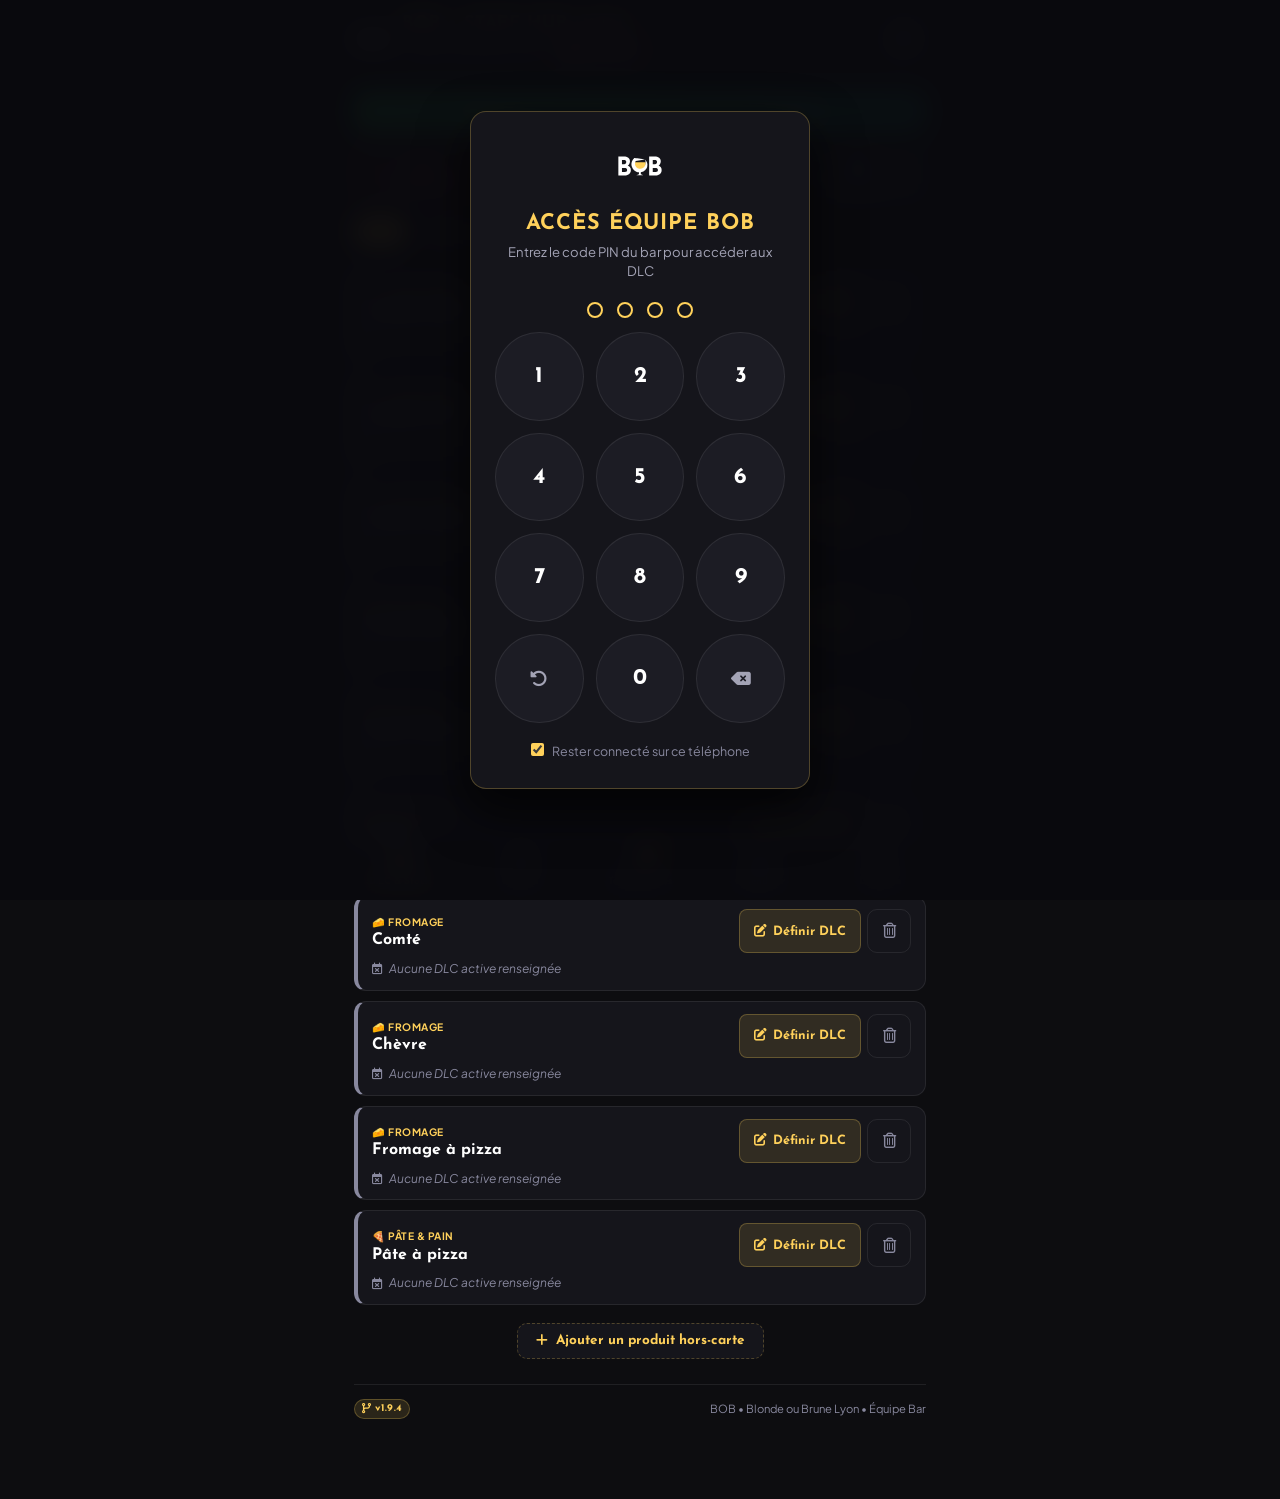
==== dlc/index.html @ a98c8419 "fix(lights): réactivation tunnel cloudflare sécurisé et service systemd persistant v1.9.4" ====
<!DOCTYPE html>
<html lang="fr">
<head>
  <meta charset="UTF-8">
  <meta name="viewport" content="width=device-width, initial-scale=1.0, maximum-scale=1.0, user-scalable=no, viewport-fit=cover">
  <title>BOB • Suivi des DLC & Traçabilité</title>
  <meta name="robots" content="noindex, nofollow">
  
  <!-- Polices Google : Josefin Sans & Plus Jakarta Sans -->
  <link rel="preconnect" href="https://fonts.googleapis.com">
  <link rel="preconnect" href="https://fonts.gstatic.com" crossorigin>
  <link href="https://fonts.googleapis.com/css2?family=Josefin+Sans:wght@500;600;700;800&family=Plus+Jakarta+Sans:wght@400;500;600;700;800&display=swap" rel="stylesheet">
  
  <!-- FontAwesome 6 -->
  <link rel="stylesheet" href="https://cdnjs.cloudflare.com/ajax/libs/font-awesome/6.5.1/css/all.min.css">
  
  <!-- PWA & Mobile Web App Meta -->
  <meta name="theme-color" content="#ffd15b">
  <meta name="apple-mobile-web-app-capable" content="yes">
  <meta name="apple-mobile-web-app-status-bar-style" content="black-translucent">
  <link rel="manifest" href="manifest.json">
  <link rel="apple-touch-icon" href="../assets/logos/BOB EMBLEME B.png">
  <link rel="icon" type="image/png" href="../assets/logos/BOB EMBLEME B.png">

  <!-- Feuille de style dédiée avec cache-busting v1.9.4 -->
  <link rel="stylesheet" href="style.css?v=1.9.4">
</head>
<body>

  <!-- Écran de Verrouillage PIN Bar -->
  <div id="pin-screen" class="pin-overlay hidden">
    <div class="pin-card">
      <div class="pin-logo">
        <img src="../assets/logos/BOB LOGO B.svg" alt="BOB Lyon" onerror="this.src='../assets/logos/BOB LOGO B.png'">
      </div>
      <h2>Accès Équipe BOB</h2>
      <p>Entrez le code PIN du bar pour accéder aux DLC</p>
      
      <div class="pin-dots">
        <span class="dot" id="dot-1"></span>
        <span class="dot" id="dot-2"></span>
        <span class="dot" id="dot-3"></span>
        <span class="dot" id="dot-4"></span>
      </div>
      <div id="pin-error" class="pin-error-msg hidden">Code PIN incorrect</div>

      <div class="pin-pad">
        <button type="button" class="pin-btn" onclick="pressPin('1')">1</button>
        <button type="button" class="pin-btn" onclick="pressPin('2')">2</button>
        <button type="button" class="pin-btn" onclick="pressPin('3')">3</button>
        <button type="button" class="pin-btn" onclick="pressPin('4')">4</button>
        <button type="button" class="pin-btn" onclick="pressPin('5')">5</button>
        <button type="button" class="pin-btn" onclick="pressPin('6')">6</button>
        <button type="button" class="pin-btn" onclick="pressPin('7')">7</button>
        <button type="button" class="pin-btn" onclick="pressPin('8')">8</button>
        <button type="button" class="pin-btn" onclick="pressPin('9')">9</button>
        <button type="button" class="pin-btn pin-btn-sub" onclick="clearPin()"><i class="fa-solid fa-rotate-left"></i></button>
        <button type="button" class="pin-btn" onclick="pressPin('0')">0</button>
        <button type="button" class="pin-btn pin-btn-sub" onclick="deletePin()"><i class="fa-solid fa-delete-left"></i></button>
      </div>

      <div class="pin-remember">
        <label>
          <input type="checkbox" id="remember-device" checked> Rester connecté sur ce téléphone
        </label>
      </div>
    </div>
  </div>

  <!-- Application Principale -->
  <div id="app-container" class="app-wrapper">
    
    <!-- En-tête commune de l'application -->
    <header class="app-header">
      <div class="header-top">
        <div class="brand-info">
          <img src="../assets/logos/BOB LOGO B.svg" alt="BOB" class="brand-logo" onerror="this.src='../assets/logos/BOB LOGO B.png'">
          <div>
            <div class="header-title-row">
              <h1>BOB • Staff Hub</h1>
              <span class="version-badge"><i class="fa-solid fa-code-branch"></i> <span id="header-version-text">v1.9.4</span></span>
            </div>
            <div class="header-meta-row">
              <span class="current-date" id="live-date">Chargement...</span>
              <span id="cloud-status-badge" class="cloud-status-badge" onclick="openSettingsModal()" title="Cliquer pour gérer la synchronisation Cloud">
                <i class="fa-solid fa-cloud"></i> <span id="cloud-status-text">Connexion...</span>
              </span>
            </div>
          </div>
        </div>
        <div class="header-actions">
          <button class="btn-icon" onclick="openSettingsModal()" title="Paramètres & Code PIN">
            <i class="fa-solid fa-gear"></i>
          </button>
        </div>
      </div>
    </header>

    <!-- VUE 1 : DLC & Traçabilité Hygiène -->
    <div id="view-dlc" class="staff-view active">
      <!-- Bouton d'action WhatsApp Équipe -->
      <div class="quick-whatsapp-banner">
        <button class="btn-whatsapp-share" onclick="shareToWhatsAppGroup()">
          <i class="fa-brands fa-whatsapp"></i>
          <span>Envoyer le récap du jour sur le groupe WhatsApp</span>
        </button>
      </div>

      <!-- Tableau de bord / Compteurs rapides -->
      <div class="kpi-grid">
        <div class="kpi-card kpi-red" onclick="filterByStatus('red')">
          <div class="kpi-count" id="count-red">0</div>
          <div class="kpi-label"><i class="fa-solid fa-triangle-exclamation"></i> Périmé</div>
        </div>
        <div class="kpi-card kpi-orange" onclick="filterByStatus('orange')">
          <div class="kpi-count" id="count-orange">0</div>
          <div class="kpi-label"><i class="fa-solid fa-clock"></i> &le; 7 jours</div>
        </div>
        <div class="kpi-card kpi-green" onclick="filterByStatus('green')">
          <div class="kpi-count" id="count-green">0</div>
          <div class="kpi-label"><i class="fa-solid fa-circle-check"></i> &gt; 7 jours</div>
        </div>
        <div class="kpi-card kpi-neutral" onclick="filterByStatus('all')">
          <div class="kpi-count" id="count-total">10</div>
          <div class="kpi-label"><i class="fa-solid fa-list-check"></i> Total</div>
        </div>
      </div>

      <!-- Alerte critique DLC ≤ 3 jours (Alerte prioritaire J-3 pour DLC seules) -->
      <div id="critical-dlc-alerts" class="critical-dlc-container hidden">
        <!-- Rendu dynamique en JS -->
      </div>

      <!-- Alertes multi-lots à confirmer (ex: pâtes à pizza proches DLC) -->
      <div id="multi-lot-alerts" class="multi-lot-alerts hidden">
        <!-- Rendu dynamique en JS -->
      </div>

      <!-- Filtres par catégorie (généré dynamiquement en JS) -->
      <nav class="category-tabs" id="category-tabs-nav">
        <button class="tab-btn active" id="tab-all" onclick="switchCategory('all')">Tous</button>
      </nav>

      <!-- Liste des produits -->
      <main class="products-container" id="products-list">
        <!-- Généré dynamiquement en JS -->
      </main>

      <!-- Bouton pour ajouter un produit hors-carte -->
      <div class="bottom-action-bar">
        <button class="btn-add-product" onclick="openAddProductModal()">
          <i class="fa-solid fa-plus"></i> Ajouter un produit hors-carte
        </button>
      </div>
    </div>

    <!-- VUE 2 : Liste de Courses & Réapprovisionnement -->
    <div id="view-shopping" class="staff-view hidden">
      <div class="shopping-container">
        
        <div class="shopping-header-card">
          <div class="shopping-title-row">
            <h2><i class="fa-solid fa-cart-shopping text-gold"></i> Liste de Courses</h2>
            <span class="shopping-count-badge" id="shopping-header-count">0 à acheter</span>
          </div>
          <div class="shopping-actions-row">
            <button type="button" class="btn-shopping-whatsapp" onclick="shareShoppingToWhatsApp()">
              <i class="fa-brands fa-whatsapp"></i> Partager sur WhatsApp
            </button>
            <button type="button" class="btn-shopping-clear" onclick="clearCheckedShoppingItems()" title="Supprimer les articles déjà achetés">
              <i class="fa-solid fa-broom"></i> Nettoyer
            </button>
          </div>
        </div>

        <!-- Formulaire d'ajout direct ultra-rapide -->
        <form class="shopping-add-box" onsubmit="handleShoppingSubmit(event)">
          <input type="text" id="input-shopping-item" class="shopping-add-input" placeholder="Ajouter un article (ex: citrons, serviettes, lait...)" autocomplete="off">
          <button type="submit" class="shopping-add-btn">
            <i class="fa-solid fa-plus"></i> Ajouter
          </button>
        </form>

        <!-- Liste des articles (rendu dynamique JS) -->
        <div id="shopping-list-content">
          <!-- Rendu dynamique en JS -->
        </div>

      </div>
    </div>

    <!-- VUE 3 : Relevé des Températures Sanitaires Frigos & Froid (HACCP) -->
    <div id="view-temperature" class="staff-view hidden">
      <div class="temp-container">
        
        <!-- En-tête Statut Sanitaire & Dernier Relevé -->
        <div class="temp-header-card">
          <div class="temp-title-row">
            <h2><i class="fa-solid fa-temperature-half text-gold"></i> Relevé des Températures</h2>
            <span class="temp-status-badge" id="temp-latest-status-badge">Chargement...</span>
          </div>
          <div class="temp-meta-row" id="temp-latest-meta">
            Dernier relevé : <strong id="temp-latest-time">Aucun</strong>
          </div>

          <!-- Jauges des 3 enceintes (Dernier état connu) -->
          <div class="temp-appliances-grid">
            <div class="temp-appliance-box" id="gauge-box-frigo-blanc">
              <div class="appliance-icon">🥛</div>
              <div class="appliance-info">
                <span class="appliance-name">Frigo Blanc</span>
                <span class="appliance-norm">0°C à +4°C</span>
              </div>
              <div class="appliance-value" id="gauge-frigo-blanc">--</div>
            </div>

            <div class="temp-appliance-box" id="gauge-box-frigo-metro">
              <div class="appliance-icon">🥫</div>
              <div class="appliance-info">
                <span class="appliance-name">Frigo Metro</span>
                <span class="appliance-norm">0°C à +4°C</span>
              </div>
              <div class="appliance-value" id="gauge-frigo-metro">--</div>
            </div>

            <div class="temp-appliance-box" id="gauge-box-congelateur">
              <div class="appliance-icon">❄️</div>
              <div class="appliance-info">
                <span class="appliance-name">Congélateur</span>
                <span class="appliance-norm">&le; -18°C</span>
              </div>
              <div class="appliance-value" id="gauge-congelateur">--</div>
            </div>
          </div>
        </div>

        <!-- Formulaire de saisie d'un nouveau relevé -->
        <form class="temp-form-card" onsubmit="handleTemperatureSubmit(event)">
          <div class="temp-form-title">
            <i class="fa-solid fa-pen-to-square text-gold"></i>
            <span>Nouveau relevé sanitaire</span>
          </div>

          <!-- Grille des 3 champs de températures -->
          <div class="temp-inputs-grid">
            <div class="temp-input-group">
              <label for="input-temp-frigo-blanc">
                <i class="fa-solid fa-temperature-arrow-down text-gold"></i> Frigo Blanc
              </label>
              <div class="temp-input-wrapper">
                <input type="number" id="input-temp-frigo-blanc" step="0.1" placeholder="ex: 3.2" required class="temp-number-input">
                <span class="temp-unit">°C</span>
              </div>
            </div>

            <div class="temp-input-group">
              <label for="input-temp-frigo-metro">
                <i class="fa-solid fa-temperature-arrow-down text-gold"></i> Frigo Metro
              </label>
              <div class="temp-input-wrapper">
                <input type="number" id="input-temp-frigo-metro" step="0.1" placeholder="ex: 3.5" required class="temp-number-input">
                <span class="temp-unit">°C</span>
              </div>
            </div>

            <div class="temp-input-group">
              <label for="input-temp-congelateur">
                <i class="fa-solid fa-snowflake text-gold"></i> Congélateur
              </label>
              <div class="temp-input-wrapper">
                <input type="number" id="input-temp-congelateur" step="0.1" placeholder="ex: -19.0" required class="temp-number-input">
                <span class="temp-unit">°C</span>
              </div>
            </div>
          </div>

          <!-- Note facultative -->
          <div class="temp-note-wrapper">
            <input type="text" id="input-temp-note" placeholder="Remarque optionnelle (ex: RAS, dégivrage, livraison...)" class="temp-note-input" autocomplete="off">
          </div>

          <button type="submit" class="btn-submit-temp">
            <i class="fa-solid fa-check"></i> Enregistrer le relevé
          </button>
        </form>

        <!-- Registre & Historique des relevés passés (Données passées) -->
        <div class="temp-history-card">
          <div class="temp-history-header">
            <div>
              <h3><i class="fa-solid fa-clock-rotate-left text-gold"></i> Registre & Données Passées</h3>
              <span class="temp-history-sub">Historique officiel DDPP (6 mois)</span>
            </div>
            <button type="button" class="btn-export-temp-csv" onclick="exportTemperatureReport()" title="Télécharger le registre officiel pour les contrôles sanitaires">
              <i class="fa-solid fa-file-arrow-down"></i> Export CSV
            </button>
          </div>

          <div id="temperature-history-list" class="temp-history-list">
            <!-- Rendu dynamique en JS -->
          </div>
        </div>

      </div>
    </div>

    <!-- VUE 4 : Calendrier des Événements & Réservations (v1.8.0) -->
    <div id="view-calendar" class="staff-view hidden">
      <div class="calendar-container">
        
        <!-- En-tête Navigation Mois & Actions -->
        <div class="calendar-header-card">
          <div class="calendar-nav-row">
            <div class="calendar-month-selector">
              <button type="button" class="btn-cal-nav" onclick="changeCalendarMonth(-1)" title="Mois précédent">
                <i class="fa-solid fa-chevron-left"></i>
              </button>
              <h2 id="calendar-month-label">Septembre 2026</h2>
              <button type="button" class="btn-cal-nav" onclick="changeCalendarMonth(1)" title="Mois suivant">
                <i class="fa-solid fa-chevron-right"></i>
              </button>
            </div>
            <div class="calendar-header-actions">
              <button type="button" class="btn-cal-today" onclick="goToTodayCalendar()" title="Revenir au mois et jour actuel">
                Aujourd'hui
              </button>
              <button type="button" class="btn-cal-add" onclick="openCalendarModal()" title="Ajouter un événement ou une réservation">
                <i class="fa-solid fa-plus"></i> Ajouter
              </button>
            </div>
          </div>

          <!-- En-tête des jours de la semaine (Lun à Dim) -->
          <div class="calendar-weekdays-grid">
            <span>Lun</span>
            <span>Mar</span>
            <span>Mer</span>
            <span>Jeu</span>
            <span>Ven</span>
            <span>Sam</span>
            <span>Dim</span>
          </div>

          <!-- Grille interactive des jours du mois -->
          <div id="calendar-days-grid" class="calendar-days-grid">
            <!-- Rendu dynamique JS -->
          </div>
        </div>

        <!-- Détail de la Journée Sélectionnée (Programme du jour) -->
        <div class="calendar-day-agenda-card">
          <div class="agenda-header-row">
            <div class="agenda-title-wrap">
              <h3 id="agenda-date-title"><i class="fa-regular fa-calendar-check text-gold"></i> Programme du jour</h3>
              <span class="agenda-count-badge" id="agenda-count-badge">0 entrée</span>
            </div>
            <button type="button" class="btn-agenda-quick-add" onclick="openCalendarModal(selectedCalendarDate)" title="Ajouter à cette date">
              <i class="fa-solid fa-plus"></i> Nouveau
            </button>
          </div>

          <div id="agenda-items-list" class="agenda-items-list">
            <!-- Rendu dynamique JS des événements & réservations -->
          </div>
        </div>

      </div>
    </div>

    <!-- VUE 5 : Éclairage & Lampes Connectées du Bar (v1.9.0) -->
    <div id="view-lights" class="staff-view hidden">
      <div class="lights-container">
        
        <!-- En-tête Commandes Rapides Éclairage (Épuré) -->
        <div class="lights-header-card">
          <div class="lights-header-top">
            <div class="lights-status-wrap">
              <span class="lights-status-indicator" id="lights-status-pill">
                <span class="status-pulse-dot"></span>
                <span id="lights-status-label">En ligne (Raspberry Pi)</span>
              </span>
              <span class="lights-endpoint-pill" id="lights-endpoint-label" onclick="openSettingsModal()" title="Cliquer pour configurer l'adresse du serveur">
                <i class="fa-solid fa-server"></i> <span id="lights-endpoint-display">Connecté</span>
              </span>
            </div>
            <div class="lights-header-actions">
              <button type="button" class="btn-lights-refresh" onclick="refreshLightsNow()" title="Actualiser l'état des lampes">
                <i class="fa-solid fa-arrows-rotate" id="lights-refresh-icon"></i>
              </button>
              <button type="button" class="btn-lights-alloff" onclick="confirmAllLightsOff()" title="Éteindre toutes les lumières allumées (Fermeture du bar)">
                <i class="fa-solid fa-power-off"></i> Fermeture (Tout OFF)
              </button>
            </div>
          </div>
        </div>

        <!-- Grille dynamique des équipements connectés -->
        <div id="lights-sections-container" class="lights-sections-wrap">
          <!-- Rendu dynamique JS par catégorie : Vitrines, Interrupteurs, Yeelights -->
        </div>

      </div>
    </div>

    <!-- Pied de page avec versioning -->
    <footer class="app-footer">
      <span class="version-badge"><i class="fa-solid fa-code-branch"></i> <span id="footer-version-text">v1.9.4</span></span>
      <span>BOB • Blonde ou Brune Lyon • Équipe Bar</span>
    </footer>

    <!-- Barre de Navigation Staff Hub (Mobile Bottom Nav) -->
    <nav class="staff-bottom-nav">
      <button type="button" class="nav-item active" id="tab-nav-dlc" onclick="switchStaffView('dlc')">
        <i class="fa-solid fa-layer-group"></i>
        <span>DLC & Stock</span>
        <span class="nav-badge danger hidden" id="badge-nav-dlc">!</span>
      </button>
      <button type="button" class="nav-item" id="tab-nav-shopping" onclick="switchStaffView('shopping')">
        <i class="fa-solid fa-cart-shopping"></i>
        <span>Courses</span>
        <span class="nav-badge hidden" id="badge-nav-shopping">0</span>
      </button>
      <button type="button" class="nav-item" id="tab-nav-temp" onclick="switchStaffView('temperature')">
        <i class="fa-solid fa-temperature-half"></i>
        <span>Températures</span>
        <span class="nav-badge warning hidden" id="badge-nav-temp">!</span>
      </button>
      <button type="button" class="nav-item" id="tab-nav-calendar" onclick="switchStaffView('calendar')">
        <i class="fa-solid fa-calendar-days"></i>
        <span>Calendrier</span>
        <span class="nav-badge hidden" id="badge-nav-calendar">0</span>
      </button>
      <button type="button" class="nav-item" id="tab-nav-lights" onclick="switchStaffView('lights')">
        <i class="fa-solid fa-lightbulb"></i>
        <span>Lumières</span>
      </button>
    </nav>

  </div>

  <!-- MODAL 1 : Saisie / Remplacement de DLC -->
  <div id="dlc-modal" class="modal-overlay hidden">
    <div class="modal-dialog">
      <div class="modal-header">
        <div>
          <span class="modal-subtitle" id="modal-category">Fromage</span>
          <h3 class="modal-title" id="modal-product-name">Nom du Produit</h3>
        </div>
        <button class="btn-close" onclick="closeDlcModal()"><i class="fa-solid fa-xmark"></i></button>
      </div>

      <div class="modal-body">
        
        <!-- Choix Remplacement vs 2e Lot (si déjà 1 lot existant) -->
        <div id="batch-choice-container" class="batch-choice-box hidden">
          <div class="choice-title">
            <i class="fa-solid fa-layer-group"></i> Que souhaitez-vous faire ?
          </div>
          <div class="choice-options">
            <div class="choice-card active" id="label-replace" onclick="selectBatchAction('replace')" role="button" tabindex="0">
              <input type="radio" name="batchAction" id="radio-batch-replace" value="replace" checked>
              <div class="choice-content">
                <strong><i class="fa-solid fa-arrows-rotate"></i> Remplacer le lot actuel</strong>
                <span>(ex: nouveau jambon blanc acheté à l'unité)</span>
              </div>
            </div>
            <div class="choice-card" id="label-add" onclick="selectBatchAction('add')" role="button" tabindex="0">
              <input type="radio" name="batchAction" id="radio-batch-add" value="add">
              <div class="choice-content">
                <strong><i class="fa-solid fa-plus"></i> Ajouter un 2e lot</strong>
                <span>(ex: nouvelle livraison pâtes avec stock restant)</span>
              </div>
            </div>
          </div>
        </div>

        <!-- Photo de l'étiquette avec OCR Détection Automatique -->
        <div class="form-group photo-section">
          <label class="form-label">
            <i class="fa-solid fa-camera text-gold"></i> Photo étiquette & Détection automatique
          </label>
          
          <div id="photo-preview-box" class="photo-preview-box hidden">
            <img id="img-preview" src="" alt="Aperçu étiquette">
            <button type="button" class="btn-remove-photo" onclick="removePhoto()" title="Supprimer la photo">
              <i class="fa-solid fa-trash"></i>
            </button>
          </div>

          <label class="btn-camera-trigger" id="btn-camera-label">
            <i class="fa-solid fa-camera-retro"></i>
            <span>Prendre en photo l'étiquette</span>
            <input type="file" id="camera-input" accept="image/*" capture="environment" onchange="handlePhotoUpload(event)">
          </label>
          
          <!-- Statut de l'analyse OCR -->
          <div id="ocr-status-box" class="ocr-status-box hidden">
            <div id="ocr-loading" class="ocr-loading">
              <i class="fa-solid fa-wand-magic-sparkles fa-spin text-gold"></i>
              <span>Lecture intelligente de la date et du lot...</span>
            </div>
            <div id="ocr-success" class="ocr-success hidden">
              <i class="fa-solid fa-circle-check text-green"></i>
              <span id="ocr-success-text">Informations détectées !</span>
            </div>
          </div>
        </div>

        <!-- Type de conservation : DLC vs DLUO -->
        <div class="form-group">
          <label class="form-label">
            <i class="fa-solid fa-tag text-gold"></i> Type de date
          </label>
          <div class="type-choice-grid">
            <div class="type-card active" id="label-type-dlc" onclick="selectConservationType('DLC')" role="button" tabindex="0">
              <input type="radio" name="conservationType" id="radio-type-dlc" value="DLC" checked>
              <div class="type-card-body">
                <strong>🔴 DLC</strong>
                <span>À consommer jusqu'au (impératif)</span>
              </div>
            </div>
            <div class="type-card" id="label-type-dluo" onclick="selectConservationType('DLUO')" role="button" tabindex="0">
              <input type="radio" name="conservationType" id="radio-type-dluo" value="DLUO">
              <div class="type-card-body">
                <strong>🔵 DLUO / DDM</strong>
                <span>De préférence avant (souple)</span>
              </div>
            </div>
          </div>
        </div>

        <!-- Date d'échéance -->
        <div class="form-group">
          <label class="form-label">
            <i class="fa-regular fa-calendar-days text-gold"></i> <span id="label-date-title">Date Limite de Consommation (DLC)</span>
          </label>
          <input type="date" id="input-dlc-date" class="form-input-date" required>
        </div>

        <!-- Notes / N° de lot fournisseur (Optionnel) -->
        <div class="form-group">
          <label class="form-label">
            <i class="fa-solid fa-barcode text-gold"></i> N° de lot ou Note
          </label>
          <input type="text" id="input-lot-note" class="form-input-text" placeholder="Ex: Lot L24-098, paquet 1/2...">
        </div>

      </div>

      <div class="modal-footer">
        <button type="button" class="btn-cancel" onclick="closeDlcModal()">Annuler</button>
        <button type="button" class="btn-submit" onclick="saveDlc()">
          <i class="fa-solid fa-check"></i> Enregistrer
        </button>
      </div>
    </div>
  </div>

  <!-- MODAL 2 : Visualiseur Photo Plein Écran (Lightbox) -->
  <div id="lightbox-modal" class="modal-overlay hidden" onclick="closeLightbox()">
    <div class="lightbox-dialog" onclick="event.stopPropagation()">
      <button class="btn-lightbox-close" onclick="closeLightbox()"><i class="fa-solid fa-xmark"></i></button>
      <img id="lightbox-img" src="" alt="Étiquette en grand">
      <div class="lightbox-caption" id="lightbox-caption">Photo de traçabilité</div>
    </div>
  </div>

  <!-- MODAL 3 : Nouveau Produit Hors-Carte -->
  <div id="add-product-modal" class="modal-overlay hidden">
    <div class="modal-dialog">
      <div class="modal-header">
        <h3 class="modal-title">Ajouter un produit hors-carte</h3>
        <button class="btn-close" onclick="closeAddProductModal()"><i class="fa-solid fa-xmark"></i></button>
      </div>
      <div class="modal-body">
        <div class="form-group">
          <label class="form-label">Nom du produit</label>
          <input type="text" id="new-product-name" class="form-input-text" placeholder="Ex: Burrata des Pouilles, Truffade..." required>
        </div>
        <div class="form-group">
          <label class="form-label">Catégorie</label>
          <select id="new-product-category" class="form-select" onchange="handleCategorySelectChange()">
            <!-- Rempli dynamiquement en JS -->
          </select>
        </div>
        <div class="form-group hidden" id="custom-category-group">
          <label class="form-label"><i class="fa-solid fa-plus text-gold"></i> Nom de la nouvelle catégorie</label>
          <input type="text" id="new-custom-category-name" class="form-input-text" placeholder="Ex: Sauces, Épicerie, Boissons, Poisson...">
        </div>
      </div>
      <div class="modal-footer">
        <button type="button" class="btn-cancel" onclick="closeAddProductModal()">Annuler</button>
        <button type="button" class="btn-submit" onclick="confirmAddProduct()">Créer le produit</button>
      </div>
    </div>
  </div>

  <!-- MODAL 4 : Paramètres & Gestion Code PIN -->
  <div id="settings-modal" class="modal-overlay hidden">
    <div class="modal-dialog">
      <div class="modal-header">
        <h3 class="modal-title"><i class="fa-solid fa-gear text-gold"></i> Paramètres du bar</h3>
        <button class="btn-close" onclick="closeSettingsModal()"><i class="fa-solid fa-xmark"></i></button>
      </div>
      <div class="modal-body">
        <div class="settings-section">
          <h4>Code PIN du Bar</h4>
          <p class="settings-desc">Code à 4 chiffres partagé avec l'équipe pour accéder à l'application.</p>
          <div class="form-group">
            <input type="password" id="settings-new-pin" maxlength="4" class="form-input-text text-center" placeholder="Nouveau code (ex: 1234)">
          </div>
          <button type="button" class="btn-secondary" onclick="updateBarPin()">Mettre à jour le code PIN</button>
        </div>

        <hr class="settings-divider">

        <div class="settings-section">
          <h4>Synchronisation Cloud (Firebase)</h4>
          <p class="settings-desc">Les données sont partagées en direct entre toute l'équipe (téléphones & PC).</p>
          <div class="settings-btn-group">
            <button type="button" class="btn-primary-action" onclick="pushLocalToCloud()">
              <i class="fa-solid fa-cloud-arrow-up"></i> Forcer l'envoi de cet appareil vers le Cloud
            </button>
            <button type="button" class="btn-secondary" onclick="pullCloudToLocal()">
              <i class="fa-solid fa-cloud-arrow-down"></i> Forcer la récupération du Cloud
            </button>
          </div>
        </div>

        <hr class="settings-divider">

        <div class="settings-section">
          <h4>Sauvegarde & Restauration Locale</h4>
          <p class="settings-desc">Téléchargez ou restaurez un fichier de sauvegarde (.json) contenant tous vos produits, lots et photos.</p>
          <div class="settings-btn-group">
            <button type="button" class="btn-secondary" onclick="exportBackupData()">
              <i class="fa-solid fa-download"></i> Sauvegarder le stock (JSON)
            </button>
            <label class="btn-secondary btn-file-label" style="display:flex;align-items:center;justify-content:center;gap:6px;cursor:pointer;">
              <i class="fa-solid fa-upload"></i> Restaurer une sauvegarde (JSON)
              <input type="file" id="input-restore-json" accept=".json" style="display:none;" onchange="importBackupData(event)">
            </label>
          </div>
        </div>

        <hr class="settings-divider">

        <div class="settings-section">
          <h4>Registre & Contrôles Hygiène (HACCP)</h4>
          <p class="settings-desc">Historique des lots archivés et rapport officiel DDPP (conservation légale 6 mois).</p>
          <div class="settings-btn-group">
            <button type="button" class="btn-secondary" onclick="openArchivesModal()">
              <i class="fa-solid fa-box-archive"></i> Consulter le Registre d'Archives (<span id="archive-count-badge">0</span> lots)
            </button>
            <button type="button" class="btn-secondary" onclick="exportDlcReport()">
              <i class="fa-solid fa-file-arrow-down"></i> Télécharger le rapport officiel DDPP (CSV)
            </button>
          </div>
        </div>

        <hr class="settings-divider">

        <div class="settings-section">
          <h4>Gestion du catalogue</h4>
          <p class="settings-desc">Réinitialiser ou restaurer la liste d'origine des 10 denrées si besoin.</p>
          <button type="button" class="btn-secondary" onclick="restoreDefaultCatalogue()">
            <i class="fa-solid fa-rotate-left"></i> Restaurer les 10 produits par défaut
          </button>
        </div>

        <hr class="settings-divider">

        <div class="settings-section">
          <h4><i class="fa-solid fa-lightbulb text-gold"></i> Contrôleur d'Éclairage (Raspberry Pi)</h4>
          <p class="settings-desc">Adresse IP locale au bar ou adresse sécurisée Cloudflare pour piloter en 4G.</p>
          <div class="form-group">
            <input type="url" id="settings-lights-url" class="form-input-text" placeholder="http://192.168.1.211:8080">
          </div>
          <div class="settings-btn-group">
            <button type="button" class="btn-primary-action" onclick="saveLightsServerUrl()">
              <i class="fa-solid fa-floppy-disk"></i> Enregistrer l'adresse
            </button>
            <button type="button" class="btn-secondary" onclick="resetLightsServerUrl()">
              <i class="fa-solid fa-rotate-left"></i> Réinitialiser (192.168.1.211)
            </button>
          </div>
        </div>

        <hr class="settings-divider">

        <div class="settings-section">
          <h4>Version & Mise à jour</h4>
          <p class="settings-desc">Force le rechargement immédiat de la dernière version (<span id="settings-version-text">v1.9.4</span>) si le téléphone a gardé l'ancien cache.</p>
          <button type="button" class="btn-secondary" onclick="forceAppUpdate()">
            <i class="fa-solid fa-arrows-rotate"></i> Forcer la mise à jour (Vider le cache)
          </button>
        </div>

        <hr class="settings-divider">

        <div class="settings-section">
          <h4>Sécurité</h4>
          <button type="button" class="btn-danger" onclick="lockApp()">
            <i class="fa-solid fa-lock"></i> Verrouiller l'accès sur cet appareil
          </button>
        </div>
      </div>
    </div>
  </div>

  <!-- MODAL 3 : Registre d'Archives HACCP -->
  <div id="archives-modal" class="modal-overlay hidden">
    <div class="modal-dialog modal-dialog-wide">
      <div class="modal-header">
        <div>
          <span class="modal-subtitle">Conformité DDPP / Plan de Maîtrise Sanitaire</span>
          <h3 class="modal-title">Registre d'Archives HACCP</h3>
        </div>
        <button class="btn-close" onclick="closeArchivesModal()"><i class="fa-solid fa-xmark"></i></button>
      </div>
      <div class="modal-body">
        <p class="settings-desc">Historique complet des denrées consommées ou sorties du stock au bar BOB (conservation 6 mois).</p>
        <div id="archives-list" class="archives-list-container">
          <!-- Rendu dynamique en JS -->
        </div>
      </div>
    </div>
  </div>

  <!-- MODAL 4 : Sortie de stock / Clôture de lot -->
  <div id="finish-modal" class="modal-overlay hidden">
    <div class="modal-dialog">
      <div class="modal-header">
        <div>
          <span class="modal-subtitle">Traçabilité des sorties HACCP</span>
          <h3 class="modal-title" id="finish-modal-product-name">Clôturer ce lot</h3>
        </div>
        <button class="btn-close" onclick="closeFinishModal()"><i class="fa-solid fa-xmark"></i></button>
      </div>
      <div class="modal-body">
        <p style="font-size:0.84rem;color:var(--text-secondary);margin-bottom:14px;" id="finish-modal-desc">
          Ce lot sera archivé dans le registre sanitaire officiel du bar :
        </p>
        <div class="settings-btn-group">
          <button type="button" class="btn-primary-action" onclick="confirmFinishWithReason('consumed')">
            <i class="fa-solid fa-utensils"></i> 🍽️ Consommé au bar (Servi en planche)
          </button>
          <button type="button" class="btn-secondary" style="border-color:rgba(239,68,68,0.4);color:#f87171;" onclick="confirmFinishWithReason('discarded')">
            <i class="fa-solid fa-trash-can"></i> 🗑️ Mis au rebut (Périmé ou altéré)
          </button>
        </div>

        <div class="finish-shopping-option">
          <label class="checkbox-shopping-label">
            <input type="checkbox" id="checkbox-add-to-shopping" checked>
            <span><i class="fa-solid fa-cart-plus text-gold"></i> Ajouter ce produit à la liste de courses</span>
          </label>
        </div>
      </div>
    </div>
  </div>

  <!-- MODAL 6 : Ajout Événement / Réservation Calendrier (v1.8.0) -->
  <div id="calendar-modal" class="modal-overlay hidden">
    <div class="modal-dialog">
      <div class="modal-header">
        <div>
          <span class="modal-subtitle">Staff Hub • Planning & Réservations</span>
          <h3 class="modal-title" id="cal-modal-title">Nouvelle entrée</h3>
        </div>
        <button class="btn-close" onclick="closeCalendarModal()"><i class="fa-solid fa-xmark"></i></button>
      </div>

      <form onsubmit="handleCalendarSubmit(event)" class="modal-body" style="gap:12px;">
        <!-- Sélecteur Type : Événement vs Réservation -->
        <div class="cal-type-selector">
          <label class="cal-type-btn active" id="label-cal-type-event">
            <input type="radio" name="calType" value="event" checked onchange="toggleCalendarType('event')">
            <span>🎉 Événement</span>
          </label>
          <label class="cal-type-btn" id="label-cal-type-booking">
            <input type="radio" name="calType" value="booking" onchange="toggleCalendarType('booking')">
            <span>👥 Réservation</span>
          </label>
        </div>

        <!-- Date & Heure -->
        <div class="form-row-2col">
          <div class="form-group" style="flex:1;">
            <label class="form-label" for="input-cal-date"><i class="fa-regular fa-calendar text-gold"></i> Date</label>
            <input type="date" id="input-cal-date" class="form-input-date">
          </div>
          <div class="form-group" style="flex:1;">
            <label class="form-label" for="input-cal-time"><i class="fa-regular fa-clock text-gold"></i> Heure</label>
            <input type="time" id="input-cal-time" class="form-input-time">
          </div>
        </div>

        <!-- Champs spécifiques à RÉSERVATION (Nom, Nb pers, Téléphone) -->
        <div id="cal-booking-fields" class="hidden" style="display:flex; flex-direction:column; gap:10px;">
          <div class="form-group">
            <label class="form-label" for="input-cal-name"><i class="fa-solid fa-user text-gold"></i> Nom ou prénom</label>
            <input type="text" id="input-cal-name" placeholder="ex: Alexandre Dupont" class="form-input-text" autocomplete="off">
          </div>

          <div class="form-row-2col">
            <div class="form-group" style="flex:1;">
              <label class="form-label" for="input-cal-guests"><i class="fa-solid fa-users text-gold"></i> Nb personnes</label>
              <input type="number" id="input-cal-guests" min="1" max="150" placeholder="ex: 6" class="form-input-number">
            </div>
            <div class="form-group" style="flex:1;">
              <label class="form-label" for="input-cal-phone"><i class="fa-solid fa-phone text-gold"></i> Téléphone</label>
              <input type="tel" id="input-cal-phone" placeholder="ex: 06 12 34 56 78" class="form-input-tel" autocomplete="tel">
            </div>
          </div>
        </div>

        <!-- Description (évenement ou réservation) -->
        <div class="form-group">
          <label class="form-label" for="input-cal-desc" id="label-cal-desc"><i class="fa-solid fa-pen-nib text-gold"></i> Description</label>
          <input type="text" id="input-cal-desc" placeholder="Description" class="form-input-text" autocomplete="off">
        </div>

        <div class="modal-footer" style="margin-top:8px;">
          <button type="button" class="btn-cancel" onclick="closeCalendarModal()">Annuler</button>
          <button type="submit" class="btn-submit" id="btn-submit-cal">
            <i class="fa-solid fa-check"></i> Enregistrer
          </button>
        </div>
      </form>
    </div>
  </div>

  <!-- Toast Notification Staff Hub -->
  <div id="staff-toast" class="staff-toast">
    <i class="fa-solid fa-circle-check text-gold"></i>
    <span id="staff-toast-text">Message</span>
  </div>

  <!-- Canvas caché pour compression d'image ultra-légère -->
  <canvas id="compress-canvas" style="display:none;"></canvas>

  <!-- Tesseract.js pour reconnaissance OCR locale dans le navigateur -->
  <script src="https://cdn.jsdelivr.net/npm/tesseract.js@5/dist/tesseract.min.js"></script>

  <!-- Firebase App & Firestore SDKs (Compat v10) -->
  <script src="https://www.gstatic.com/firebasejs/10.8.0/firebase-app-compat.js"></script>
  <script src="https://www.gstatic.com/firebasejs/10.8.0/firebase-firestore-compat.js"></script>

  <!-- Script JS de l'application avec cache-busting v1.9.4 -->
  <script src="app.js?v=1.9.4"></script>
</body>
</html>
---- dlc/style.css ----
/* ==========================================================================
   BOB • Suivi des DLC & Traçabilité Hygiène
   Charte graphique Dark & Gold officielle BOB Lyon
   ========================================================================== */

:root {
  --font-heading: 'Josefin Sans', sans-serif;
  --font-body: 'Plus Jakarta Sans', sans-serif;

  /* Palette Dark BOB */
  --bg-page: #0d0d10;
  --bg-card: #15151b;
  --bg-card-alt: #1c1c24;
  --bg-input: #101014;
  
  --text-primary: #ffffff;
  --text-secondary: #a3a3b5;
  --text-muted: #88889e;
  
  --color-gold: #ffd15b;
  --color-gold-hover: #ffe082;
  --color-gold-dark: #d4af37;
  --border-gold: rgba(255, 209, 91, 0.25);
  --border-soft: rgba(255, 255, 255, 0.08);

  /* Statuts DLC */
  --status-red: #f87171;
  --status-red-bg: rgba(239, 68, 68, 0.15);
  --status-red-border: rgba(239, 68, 68, 0.45);

  --status-orange: #fbbf24;
  --status-orange-bg: rgba(245, 158, 11, 0.15);
  --status-orange-border: rgba(245, 158, 11, 0.45);

  --status-green: #34d399;
  --status-green-bg: rgba(16, 185, 129, 0.15);
  --status-green-border: rgba(16, 185, 129, 0.45);

  --status-neutral: #9ca3af;
  --status-neutral-bg: rgba(156, 163, 175, 0.1);
  --status-neutral-border: rgba(156, 163, 175, 0.3);

  --color-whatsapp: #25D366;
  --color-whatsapp-dark: #128C7E;
}

* {
  box-sizing: border-box;
  margin: 0;
  padding: 0;
  -webkit-tap-highlight-color: transparent;
}

button {
  touch-action: manipulation;
  -webkit-tap-highlight-color: transparent;
  cursor: pointer;
}

button i,
button span,
.btn-confirm-consumed *,
.btn-keep-stock *,
.btn-batch-finish *,
.btn-critical-consumed * {
  pointer-events: none;
}

body {
  background-color: var(--bg-page);
  font-family: var(--font-body);
  color: var(--text-primary);
  line-height: 1.4;
  min-height: 100vh;
  display: flex;
  flex-direction: column;
}

/* ==========================================================================
   Écran de Verrouillage PIN
   ========================================================================== */
.pin-overlay {
  position: fixed;
  inset: 0;
  background: rgba(10, 10, 14, 0.96);
  backdrop-filter: blur(12px);
  z-index: 9999;
  display: flex;
  align-items: center;
  justify-content: center;
  padding: 20px;
}

.pin-card {
  width: 100%;
  max-width: 340px;
  background: var(--bg-card);
  border: 1px solid var(--border-gold);
  border-radius: 16px;
  padding: 28px 24px;
  text-align: center;
  box-shadow: 0 20px 50px rgba(0, 0, 0, 0.7);
}

.pin-logo img {
  height: 52px;
  margin-bottom: 12px;
}

.pin-card h2 {
  font-family: var(--font-heading);
  color: var(--color-gold);
  font-size: 1.35rem;
  font-weight: 700;
  text-transform: uppercase;
  letter-spacing: 0.04em;
  margin-bottom: 4px;
}

.pin-card p {
  color: var(--text-secondary);
  font-size: 0.82rem;
  margin-bottom: 22px;
}

.pin-dots {
  display: flex;
  justify-content: center;
  gap: 14px;
  margin-bottom: 14px;
}

.pin-dots .dot {
  width: 16px;
  height: 16px;
  border-radius: 50%;
  border: 2px solid var(--color-gold);
  background: transparent;
  transition: all 0.2s ease;
}

.pin-dots .dot.filled {
  background: var(--color-gold);
  box-shadow: 0 0 10px rgba(255, 209, 91, 0.6);
}

.pin-error-msg {
  color: var(--status-red);
  font-size: 0.8rem;
  font-weight: 600;
  margin-bottom: 14px;
}

.pin-pad {
  display: grid;
  grid-template-columns: repeat(3, 1fr);
  gap: 12px;
  margin-bottom: 20px;
}

.pin-btn {
  aspect-ratio: 1;
  background: var(--bg-card-alt);
  border: 1px solid var(--border-soft);
  border-radius: 50%;
  color: var(--text-primary);
  font-family: var(--font-heading);
  font-size: 1.4rem;
  font-weight: 700;
  cursor: pointer;
  display: flex;
  align-items: center;
  justify-content: center;
  transition: all 0.15s ease;
  user-select: none;
}

.pin-btn:active {
  background: var(--color-gold);
  color: #101013;
  transform: scale(0.92);
}

.pin-btn-sub {
  font-size: 1.1rem;
  color: var(--text-secondary);
}

.pin-remember {
  font-size: 0.78rem;
  color: var(--text-muted);
}

.pin-remember input {
  margin-right: 6px;
  accent-color: var(--color-gold);
}

/* ==========================================================================
   Mise en page de l'App Wrapper
   ========================================================================== */
.app-wrapper {
  max-width: 600px;
  width: 100%;
  margin: 0 auto;
  min-height: 100vh;
  display: flex;
  flex-direction: column;
  padding: 14px 14px calc(80px + env(safe-area-inset-bottom, 15px)) 14px;
}

.app-header {
  margin-bottom: 14px;
}

.header-top {
  display: flex;
  align-items: center;
  justify-content: space-between;
  margin-bottom: 0;
  padding-bottom: 12px;
  border-bottom: 1px solid var(--border-soft);
}

.brand-info {
  display: flex;
  align-items: center;
  gap: 10px;
}

.brand-logo {
  height: 38px;
  width: auto;
}

.brand-info h1 {
  font-family: var(--font-heading);
  font-size: 1.1rem;
  font-weight: 800;
  text-transform: uppercase;
  color: var(--color-gold);
  letter-spacing: 0.04em;
  line-height: 1.1;
}

.header-title-row {
  display: flex;
  align-items: center;
  gap: 8px;
}

.version-badge {
  display: inline-flex;
  align-items: center;
  gap: 4px;
  font-family: var(--font-heading);
  font-size: 0.64rem;
  font-weight: 700;
  padding: 2px 7px;
  border-radius: 12px;
  background: rgba(255, 209, 91, 0.12);
  border: 1px solid var(--border-gold);
  color: var(--color-gold);
  letter-spacing: 0.03em;
}

.header-meta-row {
  display: flex;
  align-items: center;
  gap: 8px;
  flex-wrap: wrap;
  margin-top: 2px;
}

.current-date {
  font-size: 0.72rem;
  color: var(--text-secondary);
}

.cloud-status-badge {
  display: inline-flex;
  align-items: center;
  gap: 5px;
  font-family: var(--font-heading);
  font-size: 0.72rem;
  font-weight: 700;
  padding: 4px 9px;
  border-radius: 10px;
  background: rgba(255, 255, 255, 0.05);
  border: 1px solid var(--border-soft);
  color: var(--text-muted);
  cursor: pointer;
  min-height: 28px;
  transition: all 0.25s ease;
}

.cloud-status-badge:active {
  transform: scale(0.96);
}

.cloud-status-badge.online {
  background: rgba(34, 197, 94, 0.12);
  border-color: rgba(34, 197, 94, 0.4);
  color: #4ade80;
}

.cloud-status-badge.connecting {
  background: rgba(255, 209, 91, 0.12);
  border-color: var(--border-gold);
  color: var(--color-gold);
}

.cloud-status-badge.warning {
  background: rgba(245, 158, 11, 0.15);
  border-color: rgba(245, 158, 11, 0.4);
  color: #fbbf24;
}

.cloud-status-badge.offline,
.cloud-status-badge.error {
  background: rgba(239, 68, 68, 0.15);
  border-color: rgba(239, 68, 68, 0.4);
  color: #f87171;
}

.settings-btn-group {
  display: flex;
  flex-direction: column;
  gap: 8px;
  margin-top: 6px;
}

.btn-primary-action {
  width: 100%;
  background: linear-gradient(135deg, var(--color-gold), #e5b945);
  border: none;
  border-radius: 8px;
  padding: 10px 14px;
  color: #101013;
  font-family: var(--font-heading);
  font-weight: 700;
  font-size: 0.82rem;
  display: flex;
  align-items: center;
  justify-content: center;
  gap: 8px;
  cursor: pointer;
  box-shadow: 0 4px 12px rgba(255, 209, 91, 0.2);
  transition: all 0.2s ease;
}

.btn-primary-action:active {
  transform: translateY(1px);
}

.btn-icon {
  background: var(--bg-card);
  border: 1px solid var(--border-soft);
  color: var(--text-secondary);
  width: 44px;
  height: 44px;
  border-radius: 12px;
  display: flex;
  align-items: center;
  justify-content: center;
  cursor: pointer;
  font-size: 1.1rem;
  transition: all 0.2s ease;
}

.btn-icon:hover {
  border-color: var(--color-gold);
  color: var(--color-gold);
}

/* Bouton WhatsApp Équipe */
.quick-whatsapp-banner {
  margin-bottom: 0;
}

.btn-whatsapp-share {
  width: 100%;
  background: linear-gradient(135deg, #25D366, #128C7E);
  border: none;
  border-radius: 10px;
  padding: 10px 14px;
  color: #ffffff;
  font-family: var(--font-heading);
  font-weight: 700;
  font-size: 0.85rem;
  display: flex;
  align-items: center;
  justify-content: center;
  gap: 9px;
  cursor: pointer;
  box-shadow: 0 4px 15px rgba(37, 211, 102, 0.25);
  transition: all 0.2s ease;
}

.btn-whatsapp-share:active {
  transform: scale(0.98);
}

.btn-whatsapp-share i {
  font-size: 1.25rem;
}

/* KPIs Dashboard */
.kpi-grid {
  display: grid;
  grid-template-columns: repeat(4, 1fr);
  gap: 8px;
}

.kpi-card {
  background: var(--bg-card);
  border: 1px solid var(--border-soft);
  border-radius: 10px;
  padding: 9px 6px;
  text-align: center;
  cursor: pointer;
  transition: transform 0.15s ease, border-color 0.15s ease;
}

.kpi-card:active {
  transform: scale(0.96);
}

.kpi-count {
  font-family: var(--font-heading);
  font-size: 1.25rem;
  font-weight: 800;
  line-height: 1;
  margin-bottom: 3px;
}

.kpi-label {
  font-size: 0.62rem;
  font-weight: 600;
  text-transform: uppercase;
}

.kpi-red {
  background: var(--status-red-bg);
  border-color: var(--status-red-border);
  color: var(--status-red);
}

.kpi-orange {
  background: var(--status-orange-bg);
  border-color: var(--status-orange-border);
  color: var(--status-orange);
}

.kpi-green {
  background: var(--status-green-bg);
  border-color: var(--status-green-border);
  color: var(--status-green);
}

.kpi-neutral {
  background: var(--status-neutral-bg);
  border-color: var(--status-neutral-border);
  color: var(--text-secondary);
}

/* ==========================================================================
   Onglets Catégories
   ========================================================================== */
.category-tabs {
  display: flex;
  gap: 6px;
  overflow-x: auto;
  padding-bottom: 6px;
  margin-bottom: 0;
  scrollbar-width: none;
}

.category-tabs::-webkit-scrollbar {
  display: none;
}

.tab-btn {
  white-space: nowrap;
  background: var(--bg-card);
  border: 1px solid var(--border-soft);
  color: var(--text-secondary);
  font-family: var(--font-heading);
  font-weight: 700;
  font-size: 0.78rem;
  padding: 7px 12px;
  border-radius: 20px;
  cursor: pointer;
  transition: all 0.2s ease;
}

.tab-btn.active {
  background: var(--color-gold);
  border-color: var(--color-gold);
  color: #101013;
}

/* ==========================================================================
   Liste des Produits
   ========================================================================== */
.products-container {
  display: flex;
  flex-direction: column;
  gap: 10px;
}

.product-card {
  background: var(--bg-card);
  border: 1px solid var(--border-soft);
  border-radius: 12px;
  padding: 12px 14px;
  transition: border-color 0.2s ease;
  position: relative;
}

.product-card.status-red {
  border-left: 4px solid var(--status-red);
}

.product-card.status-critical-dlc {
  border-left: 4px solid #f59e0b;
  box-shadow: 0 0 14px rgba(245, 158, 11, 0.12);
}

.product-card.status-orange {
  border-left: 4px solid var(--status-orange);
}

.product-card.status-dluo-exceeded {
  border-left: 4px solid #3b82f6;
}

.product-card.status-green {
  border-left: 4px solid var(--status-green);
}

.product-card.status-none {
  border-left: 4px solid var(--text-muted);
}

.product-card-header {
  display: flex;
  align-items: flex-start;
  justify-content: space-between;
  gap: 10px;
}

.product-info {
  flex: 1;
}

.product-category-tag {
  font-size: 0.64rem;
  text-transform: uppercase;
  font-weight: 700;
  letter-spacing: 0.05em;
  color: var(--color-gold);
  display: inline-block;
  margin-bottom: 2px;
}

.product-title {
  font-family: var(--font-heading);
  font-size: 1rem;
  font-weight: 700;
  color: var(--text-primary);
  line-height: 1.2;
}

.product-actions {
  display: flex;
  align-items: center;
  gap: 6px;
}

.btn-update-dlc {
  background: rgba(255, 209, 91, 0.12);
  border: 1px solid var(--border-gold);
  color: var(--color-gold);
  font-family: var(--font-heading);
  font-weight: 700;
  font-size: 0.8rem;
  padding: 8px 14px;
  min-height: 44px;
  border-radius: 8px;
  cursor: pointer;
  display: flex;
  align-items: center;
  gap: 6px;
  transition: all 0.15s ease;
}

.btn-update-dlc:active {
  background: var(--color-gold);
  color: #101013;
}

.btn-delete-product {
  background: transparent;
  border: 1px solid var(--border-soft);
  color: var(--text-muted);
  width: 44px;
  height: 44px;
  min-width: 44px;
  min-height: 44px;
  border-radius: 10px;
  display: flex;
  align-items: center;
  justify-content: center;
  cursor: pointer;
  font-size: 0.95rem;
  transition: all 0.15s ease;
}

.btn-delete-product:hover,
.btn-delete-product:active {
  border-color: var(--status-red);
  color: var(--status-red);
  background: var(--status-red-bg);
}

.app-footer {
  margin-top: 25px;
  padding-top: 14px;
  border-top: 1px solid var(--border-soft);
  display: flex;
  align-items: center;
  justify-content: space-between;
  font-size: 0.7rem;
  color: var(--text-muted);
}

/* Liste des lots d'un produit */
.batches-list {
  margin-top: 10px;
  display: flex;
  flex-direction: column;
  gap: 6px;
}

.batch-row {
  background: var(--bg-card-alt);
  border: 1px solid var(--border-soft);
  border-radius: 8px;
  padding: 8px 10px;
  display: flex;
  align-items: center;
  justify-content: space-between;
  gap: 8px;
}

.batch-left {
  display: flex;
  align-items: center;
  gap: 9px;
  flex: 1;
}

.batch-status-badge {
  font-family: var(--font-heading);
  font-size: 0.72rem;
  font-weight: 800;
  padding: 3px 8px;
  border-radius: 6px;
  white-space: nowrap;
}

.badge-red {
  background: var(--status-red-bg);
  border: 1px solid var(--status-red-border);
  color: var(--status-red);
}

.badge-critical-dlc {
  background: linear-gradient(135deg, rgba(239, 68, 68, 0.25), rgba(245, 158, 11, 0.25));
  border: 1px solid #f59e0b;
  color: #fbbf24;
  animation: pulse-badge 2s infinite;
}

@keyframes pulse-badge {
  0%, 100% { box-shadow: 0 0 0 0 rgba(245, 158, 11, 0.4); }
  50% { box-shadow: 0 0 6px 1px rgba(245, 158, 11, 0.3); }
}

.badge-orange {
  background: var(--status-orange-bg);
  border: 1px solid var(--status-orange-border);
  color: var(--status-orange);
}

.badge-orange-dluo {
  background: rgba(59, 130, 246, 0.12);
  border: 1px solid rgba(59, 130, 246, 0.35);
  color: #60a5fa;
}

.badge-dluo-exceeded {
  background: rgba(59, 130, 246, 0.15);
  border: 1px solid rgba(59, 130, 246, 0.4);
  color: #93c5fd;
}

.badge-green {
  background: var(--status-green-bg);
  border: 1px solid var(--status-green-border);
  color: var(--status-green);
}

.batch-meta {
  font-size: 0.74rem;
  color: var(--text-secondary);
}

.batch-meta strong {
  color: var(--text-primary);
}

.batch-meta .batch-note {
  font-size: 0.68rem;
  color: var(--text-muted);
  display: block;
}

.batch-right {
  display: flex;
  align-items: center;
  gap: 6px;
}

.batch-photo-thumb {
  width: 44px;
  height: 44px;
  border-radius: 8px;
  border: 1px solid var(--border-gold);
  object-fit: cover;
  cursor: pointer;
  transition: transform 0.15s ease;
}

.batch-photo-thumb:hover {
  transform: scale(1.08);
}

.btn-batch-finish {
  background: transparent;
  border: 1px solid var(--border-soft);
  color: var(--text-muted);
  font-size: 0.8rem;
  padding: 8px 14px;
  min-height: 44px;
  border-radius: 8px;
  cursor: pointer;
  display: flex;
  align-items: center;
  gap: 6px;
  touch-action: manipulation;
  transition: all 0.15s ease;
}

.btn-batch-finish:hover {
  border-color: var(--status-green);
  color: var(--status-green);
  background: var(--status-green-bg);
}

.no-batch-info {
  margin-top: 8px;
  font-size: 0.75rem;
  color: var(--text-muted);
  font-style: italic;
  display: flex;
  align-items: center;
  gap: 6px;
}

/* ==========================================================================
   Bouton d'action inférieur
   ========================================================================== */
.bottom-action-bar {
  margin-top: 4px;
  text-align: center;
}

.btn-add-product {
  background: var(--bg-card);
  border: 1px dashed var(--border-gold);
  color: var(--color-gold);
  font-family: var(--font-heading);
  font-weight: 700;
  font-size: 0.85rem;
  padding: 10px 18px;
  border-radius: 10px;
  cursor: pointer;
  transition: all 0.2s ease;
  display: inline-flex;
  align-items: center;
  gap: 8px;
}

.btn-add-product:hover {
  background: rgba(255, 209, 91, 0.1);
}

/* ==========================================================================
   Modales & Formulaires
   ========================================================================== */
.modal-overlay {
  position: fixed;
  inset: 0;
  background: rgba(5, 5, 8, 0.85);
  backdrop-filter: blur(8px);
  -webkit-backdrop-filter: blur(8px);
  z-index: 1000;
  display: flex;
  align-items: flex-end; /* Mobile Bottom-Sheet */
  justify-content: center;
  padding: 0;
  overflow: hidden;
}

@keyframes slideUpModal {
  from {
    transform: translateY(100%);
    opacity: 0.8;
  }
  to {
    transform: translateY(0);
    opacity: 1;
  }
}

.modal-dialog {
  width: 100%;
  max-width: 460px;
  max-height: 92dvh;
  max-height: 92vh;
  background: var(--bg-card);
  border: 1px solid var(--border-gold);
  border-bottom: none;
  border-radius: 20px 20px 0 0;
  display: flex;
  flex-direction: column;
  box-shadow: 0 -10px 40px rgba(0, 0, 0, 0.8);
  overflow: hidden; /* Only modal-body scrolls, dialog stays intact */
  animation: slideUpModal 0.25s cubic-bezier(0.16, 1, 0.3, 1);
}

.modal-header {
  padding: 16px 18px;
  border-bottom: 1px solid var(--border-soft);
  display: flex;
  align-items: center;
  justify-content: space-between;
  flex-shrink: 0;
}

.modal-subtitle {
  font-size: 0.68rem;
  text-transform: uppercase;
  font-weight: 700;
  color: var(--color-gold);
}

.modal-title {
  font-family: var(--font-heading);
  font-size: 1.15rem;
  font-weight: 800;
  color: var(--text-primary);
}

.btn-close {
  background: transparent;
  border: none;
  color: var(--text-muted);
  font-size: 1.25rem;
  cursor: pointer;
  padding: 8px;
  min-width: 44px;
  min-height: 44px;
  display: flex;
  align-items: center;
  justify-content: center;
  transition: color 0.15s ease;
}

.btn-close:hover {
  color: var(--text-primary);
}

.modal-body {
  padding: 16px 18px;
  display: flex;
  flex-direction: column;
  gap: 16px;
  flex: 1 1 auto;
  min-height: 0;
  overflow-y: auto;
  -webkit-overflow-scrolling: touch;
  overscroll-behavior: contain;
}

.modal-footer {
  padding: 12px 18px;
  border-top: 1px solid var(--border-soft);
  display: flex;
  justify-content: flex-end;
  gap: 10px;
  background: var(--bg-card-alt);
  flex-shrink: 0;
  position: sticky;
  bottom: 0;
  z-index: 10;
  padding-bottom: max(14px, env(safe-area-inset-bottom, 14px));
}

@media (min-width: 640px) {
  .modal-overlay {
    align-items: center;
    padding: 16px;
  }

  .modal-dialog {
    border-radius: 16px;
    border-bottom: 1px solid var(--border-gold);
    max-height: 88vh;
  }

  .modal-footer {
    border-bottom-left-radius: 16px;
    border-bottom-right-radius: 16px;
    padding-bottom: 14px;
  }
}

/* Choix de lot : Remplacement vs 2e Lot */
.batch-choice-box {
  background: var(--bg-card-alt);
  border: 1px solid var(--border-gold);
  border-radius: 10px;
  padding: 12px;
}

.choice-title {
  font-family: var(--font-heading);
  font-size: 0.78rem;
  font-weight: 700;
  color: var(--color-gold);
  margin-bottom: 8px;
}

.choice-options {
  display: flex;
  flex-direction: column;
  gap: 8px;
}

.choice-card {
  display: flex;
  align-items: center;
  gap: 12px;
  background: var(--bg-card);
  border: 1.5px solid var(--border-soft);
  border-radius: 10px;
  padding: 12px 14px;
  min-height: 52px;
  cursor: pointer;
  touch-action: manipulation;
  user-select: none;
  -webkit-user-select: none;
  -webkit-tap-highlight-color: transparent;
  transition: all 0.2s ease;
}

.choice-card input[type="radio"] {
  accent-color: var(--color-gold);
  width: 20px;
  height: 20px;
  flex-shrink: 0;
  pointer-events: none;
}

.choice-content {
  pointer-events: none;
}

.choice-content strong {
  display: block;
  font-size: 0.88rem;
  color: var(--text-primary);
  pointer-events: none;
}

.choice-content span {
  font-size: 0.72rem;
  color: var(--text-muted);
  pointer-events: none;
}

.choice-card.active {
  border-color: var(--color-gold);
  background: rgba(255, 209, 91, 0.12);
  box-shadow: 0 0 10px rgba(255, 209, 91, 0.15);
}

/* Formulaires */
.form-group {
  display: flex;
  flex-direction: column;
  gap: 6px;
}

.form-label {
  font-size: 0.76rem;
  font-weight: 700;
  color: var(--text-secondary);
  display: flex;
  align-items: center;
  gap: 6px;
}

.text-gold {
  color: var(--color-gold);
}

.form-input-date,
.form-input-text,
.form-input-time,
.form-input-number,
.form-input-tel,
.form-select,
.input-dark {
  width: 100%;
  background: var(--bg-input);
  border: 1px solid var(--border-soft);
  border-radius: 8px;
  padding: 10px 12px;
  min-height: 44px;
  font-family: var(--font-body);
  font-size: 1rem;
  color: var(--text-primary);
  outline: none;
  transition: border-color 0.2s ease;
  color-scheme: dark;
}

.form-input-date:focus,
.form-input-text:focus,
.form-input-time:focus,
.form-input-number:focus,
.form-input-tel:focus,
.form-select:focus,
.input-dark:focus {
  border-color: var(--color-gold);
}

/* Raccourcis de dates rapides */
.quick-days-selector {
  display: flex;
  flex-direction: column;
  gap: 6px;
}

.selector-label {
  font-size: 0.68rem;
  color: var(--text-muted);
}

.days-chips {
  display: flex;
  flex-wrap: wrap;
  gap: 6px;
}

.chip-btn {
  background: var(--bg-card-alt);
  border: 1px solid var(--border-soft);
  color: var(--text-secondary);
  font-family: var(--font-heading);
  font-weight: 700;
  font-size: 0.78rem;
  min-height: 36px;
  padding: 6px 12px;
  border-radius: 8px;
  cursor: pointer;
  transition: all 0.15s ease;
}

.chip-btn:hover,
.chip-btn:active {
  border-color: var(--color-gold);
  color: var(--color-gold);
  background: rgba(255, 209, 91, 0.1);
}

/* Photo de l'étiquette */
.btn-camera-trigger {
  width: 100%;
  background: var(--bg-card-alt);
  border: 1px dashed var(--border-gold);
  border-radius: 8px;
  padding: 12px;
  display: flex;
  align-items: center;
  justify-content: center;
  gap: 9px;
  color: var(--color-gold);
  font-family: var(--font-heading);
  font-weight: 700;
  font-size: 0.85rem;
  cursor: pointer;
  transition: all 0.2s ease;
}

.btn-camera-trigger input[type="file"] {
  display: none;
}

.btn-camera-trigger:active {
  background: rgba(255, 209, 91, 0.15);
}

.photo-hint {
  font-size: 0.65rem;
  color: var(--text-muted);
}

.photo-preview-box {
  position: relative;
  width: 100%;
  max-height: 180px;
  border-radius: 8px;
  overflow: hidden;
  border: 1px solid var(--border-gold);
  margin-bottom: 8px;
}

.photo-preview-box img {
  width: 100%;
  height: 180px;
  object-fit: cover;
  display: block;
}

.btn-remove-photo {
  position: absolute;
  top: 8px;
  right: 8px;
  background: rgba(239, 68, 68, 0.9);
  border: none;
  color: #fff;
  width: 40px;
  height: 40px;
  border-radius: 50%;
  cursor: pointer;
  display: flex;
  align-items: center;
  justify-content: center;
  font-size: 1rem;
}

/* Boutons modales */
.btn-cancel {
  background: transparent;
  border: 1px solid var(--border-soft);
  color: var(--text-secondary);
  font-family: var(--font-heading);
  font-weight: 700;
  font-size: 0.9rem;
  padding: 10px 18px;
  min-height: 48px;
  border-radius: 10px;
  cursor: pointer;
  display: inline-flex;
  align-items: center;
  justify-content: center;
  touch-action: manipulation;
  transition: all 0.15s ease;
}

.btn-cancel:active {
  background: rgba(255, 255, 255, 0.05);
}

.btn-submit {
  background: var(--color-gold);
  border: none;
  color: #101013;
  font-family: var(--font-heading);
  font-weight: 800;
  font-size: 0.95rem;
  padding: 10px 22px;
  min-height: 48px;
  border-radius: 10px;
  cursor: pointer;
  display: inline-flex;
  align-items: center;
  justify-content: center;
  gap: 8px;
  touch-action: manipulation;
  box-shadow: 0 4px 14px rgba(255, 209, 91, 0.25);
  transition: all 0.15s ease;
}

.btn-submit:active {
  background: var(--color-gold-hover);
  transform: scale(0.98);
}

.btn-secondary {
  width: 100%;
  background: var(--bg-card-alt);
  border: 1px solid var(--border-soft);
  color: var(--text-primary);
  font-family: var(--font-heading);
  font-weight: 700;
  font-size: 0.82rem;
  padding: 10px;
  border-radius: 8px;
  cursor: pointer;
  display: flex;
  align-items: center;
  justify-content: center;
  gap: 8px;
}

.btn-secondary:hover {
  border-color: var(--color-gold);
  color: var(--color-gold);
}

.btn-danger {
  width: 100%;
  background: var(--status-red-bg);
  border: 1px solid var(--status-red-border);
  color: var(--status-red);
  font-family: var(--font-heading);
  font-weight: 700;
  font-size: 0.82rem;
  padding: 10px;
  border-radius: 8px;
  cursor: pointer;
  display: flex;
  align-items: center;
  justify-content: center;
  gap: 8px;
}

/* Lightbox */
.lightbox-dialog {
  max-width: 90vw;
  max-height: 85vh;
  position: relative;
  display: flex;
  flex-direction: column;
  align-items: center;
}

.lightbox-dialog img {
  max-width: 100%;
  max-height: 75vh;
  border-radius: 8px;
  border: 2px solid var(--color-gold);
  object-fit: contain;
}

.btn-lightbox-close {
  position: absolute;
  top: -42px;
  right: 0;
  background: transparent;
  border: none;
  color: #fff;
  font-size: 1.6rem;
  cursor: pointer;
}

.lightbox-caption {
  margin-top: 10px;
  color: var(--color-gold);
  font-family: var(--font-heading);
  font-size: 0.9rem;
  font-weight: 700;
}

/* Settings modal */
.settings-section {
  display: flex;
  flex-direction: column;
  gap: 8px;
}

.settings-section h4 {
  font-family: var(--font-heading);
  font-size: 0.95rem;
  color: var(--color-gold);
}

.settings-desc {
  font-size: 0.72rem;
  color: var(--text-secondary);
}

.settings-divider {
  border: none;
  border-top: 1px solid var(--border-soft);
}

.text-center {
  text-align: center;
  letter-spacing: 0.25em;
  font-size: 1.3rem;
  font-weight: 800;
}

/* ==========================================================================
   Alertes Multi-Lots & Confirmation de Consommation
   ========================================================================== */
.multi-lot-alerts {
  margin-top: 0;
  display: flex;
  flex-direction: column;
  gap: 8px;
}

.multi-lot-alert-card {
  background: rgba(245, 158, 11, 0.12);
  border: 1px solid rgba(245, 158, 11, 0.4);
  border-left: 4px solid var(--status-orange);
  border-radius: 10px;
  padding: 10px 12px;
  display: flex;
  flex-direction: column;
  gap: 8px;
  animation: fadeIn 0.3s ease;
}

.alert-card-header {
  display: flex;
  align-items: center;
  gap: 8px;
  color: var(--status-orange);
  font-family: var(--font-heading);
  font-size: 0.85rem;
  font-weight: 700;
}

.alert-card-header i {
  font-size: 1rem;
}

.alert-card-question {
  font-size: 0.82rem;
  color: var(--text-primary);
  line-height: 1.3;
}

.alert-card-question strong {
  color: var(--color-gold);
}

.alert-card-actions {
  display: flex;
  gap: 8px;
}

.btn-confirm-consumed {
  background: var(--status-green);
  border: none;
  color: #101013;
  font-family: var(--font-heading);
  font-weight: 800;
  font-size: 0.85rem;
  padding: 10px 16px;
  min-height: 44px;
  border-radius: 8px;
  cursor: pointer;
  display: inline-flex;
  align-items: center;
  justify-content: center;
  gap: 7px;
  touch-action: manipulation;
  -webkit-tap-highlight-color: transparent;
  user-select: none;
  -webkit-user-select: none;
  transition: all 0.15s ease;
}

.btn-confirm-consumed:active {
  transform: scale(0.96);
}

.btn-keep-stock {
  background: var(--bg-card-alt);
  border: 1px solid var(--border-soft);
  color: var(--text-secondary);
  font-family: var(--font-heading);
  font-weight: 700;
  font-size: 0.82rem;
  padding: 10px 14px;
  min-height: 44px;
  border-radius: 8px;
  cursor: pointer;
  display: inline-flex;
  align-items: center;
  justify-content: center;
  touch-action: manipulation;
  -webkit-tap-highlight-color: transparent;
  user-select: none;
  -webkit-user-select: none;
  transition: all 0.15s ease;
}

.btn-keep-stock:active {
  background: var(--bg-card);
  color: var(--text-primary);
}

/* ==========================================================================
   Sélecteur DLC vs DLUO
   ========================================================================== */
.type-choice-grid {
  display: grid;
  grid-template-columns: 1fr 1fr;
  gap: 8px;
}

.type-card {
  background: var(--bg-card-alt);
  border: 1.5px solid var(--border-soft);
  border-radius: 10px;
  padding: 10px 12px;
  min-height: 52px;
  cursor: pointer;
  display: flex;
  align-items: center;
  gap: 10px;
  touch-action: manipulation;
  user-select: none;
  -webkit-user-select: none;
  -webkit-tap-highlight-color: transparent;
  transition: all 0.2s ease;
}

.type-card input[type="radio"] {
  accent-color: var(--color-gold);
  width: 18px;
  height: 18px;
  flex-shrink: 0;
  pointer-events: none;
}

.type-card-body {
  pointer-events: none;
}

.type-card-body strong {
  display: block;
  font-size: 0.84rem;
  color: var(--text-primary);
  pointer-events: none;
}

.type-card-body span {
  display: block;
  font-size: 0.68rem;
  color: var(--text-muted);
  pointer-events: none;
}

.type-card.active {
  border-color: var(--color-gold);
  background: rgba(255, 209, 91, 0.12);
  box-shadow: 0 0 10px rgba(255, 209, 91, 0.15);
}

/* Badges DLC vs DLUO */
.badge-type-dlc {
  font-family: var(--font-heading);
  font-size: 0.62rem;
  font-weight: 800;
  padding: 2px 6px;
  border-radius: 4px;
  background: rgba(239, 68, 68, 0.18);
  border: 1px solid rgba(239, 68, 68, 0.4);
  color: var(--status-red);
  text-transform: uppercase;
  letter-spacing: 0.04em;
}

.badge-type-dluo {
  font-family: var(--font-heading);
  font-size: 0.62rem;
  font-weight: 800;
  padding: 2px 6px;
  border-radius: 4px;
  background: rgba(59, 130, 246, 0.18);
  border: 1px solid rgba(59, 130, 246, 0.4);
  color: #60a5fa;
  text-transform: uppercase;
  letter-spacing: 0.04em;
}

/* ==========================================================================
   Feedback OCR Scanner
   ========================================================================== */
.ocr-status-box {
  margin-top: 8px;
  background: var(--bg-card-alt);
  border: 1px solid var(--border-gold);
  border-radius: 8px;
  padding: 9px 12px;
  font-size: 0.78rem;
  animation: fadeIn 0.2s ease;
}

.ocr-loading {
  display: flex;
  align-items: center;
  gap: 8px;
  color: var(--color-gold);
  font-weight: 600;
}

.ocr-success {
  display: flex;
  align-items: center;
  gap: 8px;
  color: var(--status-green);
  font-weight: 600;
}

.text-green {
  color: var(--status-green);
}

@keyframes fadeIn {
  from { opacity: 0; transform: translateY(-4px); }
  to { opacity: 1; transform: translateY(0); }
}

/* Utilitaires */
.hidden {
  display: none !important;
}

/* ==========================================================================
   Bannière d'Alerte Critique DLC ≤ 3 jours (HACCP)
   ========================================================================== */
.critical-dlc-container {
  margin-top: 0;
}

.critical-dlc-banner {
  background: linear-gradient(135deg, rgba(239, 68, 68, 0.16), rgba(245, 158, 11, 0.16));
  border: 1px solid rgba(245, 158, 11, 0.6);
  border-radius: 12px;
  padding: 12px 14px;
  box-shadow: 0 4px 18px rgba(245, 158, 11, 0.15);
  animation: fadeIn 0.25s ease;
}

.critical-dlc-header {
  display: flex;
  align-items: center;
  gap: 8px;
  font-family: var(--font-heading);
  font-weight: 800;
  font-size: 0.82rem;
  color: #fbbf24;
  margin-bottom: 10px;
  letter-spacing: 0.02em;
}

.critical-dlc-header i {
  color: #ef4444;
  font-size: 1.05rem;
  animation: flicker 1.5s infinite alternate;
}

@keyframes flicker {
  0% { transform: scale(1); opacity: 0.85; }
  100% { transform: scale(1.2); opacity: 1; }
}

.critical-dlc-item {
  background: rgba(16, 16, 19, 0.65);
  border: 1px solid rgba(245, 158, 11, 0.3);
  border-radius: 8px;
  padding: 10px 12px;
  margin-bottom: 8px;
  display: flex;
  align-items: center;
  justify-content: space-between;
  gap: 10px;
  flex-wrap: wrap;
}

.critical-dlc-item:last-child {
  margin-bottom: 0;
}

.critical-dlc-info {
  font-size: 0.82rem;
  color: var(--text-primary);
  flex: 1;
  min-width: 180px;
  line-height: 1.35;
}

.critical-dlc-info strong {
  color: #ffd15b;
}

.critical-dlc-actions {
  display: flex;
  gap: 6px;
}

.btn-critical-consumed {
  background: rgba(34, 197, 94, 0.15);
  border: 1px solid rgba(34, 197, 94, 0.4);
  color: #4ade80;
  font-family: var(--font-heading);
  font-weight: 700;
  font-size: 0.8rem;
  padding: 8px 14px;
  min-height: 44px;
  border-radius: 8px;
  cursor: pointer;
  display: inline-flex;
  align-items: center;
  gap: 7px;
  touch-action: manipulation;
  transition: all 0.15s ease;
}

.btn-critical-consumed:hover,
.btn-critical-consumed:active {
  background: #22c55e;
  color: #101013;
}

/* ==========================================================================
   Modale Registre d'Archives HACCP
   ========================================================================== */
.modal-dialog-wide {
  max-width: 100%;
}

@media (min-width: 640px) {
  .modal-dialog-wide {
    max-width: 550px;
    max-height: 85vh;
  }
}

.archives-list-container {
  display: flex;
  flex-direction: column;
  gap: 10px;
  margin-top: 12px;
  max-height: 55vh;
  overflow-y: auto;
  padding-right: 4px;
}

.archive-card {
  background: var(--bg-card-alt);
  border: 1px solid var(--border-soft);
  border-radius: 10px;
  padding: 10px 12px;
  display: flex;
  align-items: center;
  justify-content: space-between;
  gap: 10px;
}

.archive-card-left {
  flex: 1;
}

.archive-card-title {
  font-family: var(--font-heading);
  font-weight: 700;
  font-size: 0.88rem;
  color: var(--text-primary);
}

.archive-card-meta {
  font-size: 0.72rem;
  color: var(--text-secondary);
  margin-top: 3px;
  line-height: 1.35;
}

.archive-tag {
  display: inline-block;
  padding: 2px 7px;
  border-radius: 4px;
  font-size: 0.65rem;
  font-weight: 700;
  margin-right: 5px;
}

.archive-tag.consumed {
  background: rgba(34, 197, 94, 0.15);
  border: 1px solid rgba(34, 197, 94, 0.35);
  color: #4ade80;
}

.archive-tag.discarded {
  background: rgba(239, 68, 68, 0.15);
  border: 1px solid rgba(239, 68, 68, 0.35);
  color: #f87171;
}

.archive-empty-msg {
  text-align: center;
  padding: 30px 15px;
  color: var(--text-muted);
  font-size: 0.85rem;
}

/* ==========================================================================
   Navigation Principale Staff Hub (Bottom Nav Bar)
   ========================================================================== */
.staff-view {
  display: flex;
  flex-direction: column;
  gap: 14px;
}

.staff-view.hidden {
  display: none !important;
}

.staff-bottom-nav {
  position: fixed;
  bottom: 0;
  left: 0;
  right: 0;
  height: calc(60px + env(safe-area-inset-bottom, 10px));
  padding-bottom: env(safe-area-inset-bottom, 10px);
  background: rgba(16, 16, 20, 0.95);
  backdrop-filter: blur(12px);
  -webkit-backdrop-filter: blur(12px);
  border-top: 1px solid var(--border-soft);
  display: flex;
  align-items: center;
  justify-content: space-around;
  z-index: 990;
  max-width: 600px;
  margin: 0 auto;
}

.nav-item {
  flex: 1;
  display: flex;
  flex-direction: column;
  align-items: center;
  justify-content: center;
  gap: 3px;
  height: 100%;
  background: transparent;
  border: none;
  color: var(--text-muted);
  cursor: pointer;
  position: relative;
  transition: all 0.2s ease;
  touch-action: manipulation;
  -webkit-tap-highlight-color: transparent;
}

.nav-item i {
  font-size: 1.15rem;
  transition: transform 0.2s ease;
}

.nav-item span {
  font-family: var(--font-heading);
  font-size: 0.66rem;
  font-weight: 700;
  letter-spacing: 0.01em;
  white-space: nowrap;
}

.nav-item.active {
  color: var(--color-gold);
}

.nav-item.active i {
  transform: translateY(-2px);
}

.nav-item:active {
  transform: scale(0.95);
}

.nav-badge {
  position: absolute;
  top: 4px;
  right: calc(50% - 18px);
  background: var(--color-gold);
  color: #101013;
  font-family: var(--font-heading);
  font-size: 0.65rem;
  font-weight: 800;
  min-width: 18px;
  height: 18px;
  border-radius: 9px;
  display: flex;
  align-items: center;
  justify-content: center;
  padding: 0 4px;
  line-height: 1;
}

.nav-badge.danger {
  background: var(--status-red);
  color: #fff;
  animation: pulseBadge 2s infinite;
}

.nav-badge.warning {
  background: #f59e0b;
  color: #101013;
}

@keyframes pulseBadge {
  0% { transform: scale(1); }
  50% { transform: scale(1.18); }
  100% { transform: scale(1); }
}

/* ==========================================================================
   Module Liste de Courses
   ========================================================================== */
.shopping-container {
  display: flex;
  flex-direction: column;
  gap: 14px;
}

.shopping-header-card {
  background: var(--bg-card);
  border: 1px solid var(--border-soft);
  border-radius: 12px;
  padding: 14px 16px;
  display: flex;
  flex-direction: column;
  gap: 10px;
}

.shopping-title-row {
  display: flex;
  align-items: center;
  justify-content: space-between;
}

.shopping-title-row h2 {
  font-family: var(--font-heading);
  font-size: 1.1rem;
  font-weight: 800;
  color: var(--text-primary);
  display: flex;
  align-items: center;
  gap: 8px;
  margin: 0;
}

.shopping-count-badge {
  font-family: var(--font-heading);
  font-size: 0.72rem;
  font-weight: 800;
  padding: 3px 9px;
  border-radius: 12px;
  background: rgba(255, 209, 91, 0.15);
  color: var(--color-gold);
  border: 1px solid var(--border-gold);
}

.shopping-actions-row {
  display: flex;
  gap: 8px;
  margin-top: 4px;
}

.btn-shopping-whatsapp {
  flex: 1;
  background: #25d366;
  border: none;
  color: #101013;
  font-family: var(--font-heading);
  font-weight: 800;
  font-size: 0.82rem;
  padding: 10px 14px;
  min-height: 44px;
  border-radius: 8px;
  cursor: pointer;
  display: flex;
  align-items: center;
  justify-content: center;
  gap: 7px;
  touch-action: manipulation;
  transition: all 0.15s ease;
}

.btn-shopping-whatsapp:active {
  transform: scale(0.97);
}

.btn-shopping-clear {
  background: var(--bg-card-alt);
  border: 1px solid var(--border-soft);
  color: var(--text-secondary);
  font-family: var(--font-heading);
  font-weight: 700;
  font-size: 0.8rem;
  padding: 10px 14px;
  min-height: 44px;
  border-radius: 8px;
  cursor: pointer;
  display: flex;
  align-items: center;
  gap: 6px;
  touch-action: manipulation;
  transition: all 0.15s ease;
}

.btn-shopping-clear:active {
  color: var(--status-red);
  border-color: var(--status-red);
}

/* Barre d'ajout direct */
.shopping-add-box {
  display: flex;
  gap: 8px;
  background: var(--bg-card);
  border: 1.5px solid var(--border-gold);
  border-radius: 12px;
  padding: 6px;
  box-shadow: 0 4px 18px rgba(0, 0, 0, 0.35);
}

.shopping-add-input {
  flex: 1;
  background: transparent;
  border: none;
  color: var(--text-primary);
  font-family: var(--font-body);
  font-size: 0.95rem;
  padding: 8px 12px;
  outline: none;
}

.shopping-add-input::placeholder {
  color: var(--text-muted);
  font-size: 0.88rem;
}

.shopping-add-btn {
  background: var(--color-gold);
  border: none;
  color: #101013;
  font-family: var(--font-heading);
  font-weight: 800;
  font-size: 0.88rem;
  padding: 10px 18px;
  min-height: 44px;
  border-radius: 8px;
  cursor: pointer;
  display: flex;
  align-items: center;
  gap: 6px;
  transition: all 0.15s ease;
  white-space: nowrap;
  touch-action: manipulation;
}

.shopping-add-btn:active {
  transform: scale(0.96);
  background: var(--color-gold-hover);
}

/* Sections et cartes d'articles */
.shopping-section-title {
  font-family: var(--font-heading);
  font-size: 0.78rem;
  font-weight: 800;
  text-transform: uppercase;
  letter-spacing: 0.05em;
  color: var(--text-muted);
  margin-top: 10px;
  margin-bottom: 6px;
  display: flex;
  align-items: center;
  justify-content: space-between;
}

.shopping-section-title:first-child {
  margin-top: 2px;
}

.shopping-items-group {
  display: flex;
  flex-direction: column;
  gap: 8px;
}

.shopping-item-card {
  background: var(--bg-card);
  border: 1px solid var(--border-soft);
  border-radius: 10px;
  padding: 10px 14px;
  min-height: 52px;
  display: flex;
  align-items: center;
  gap: 12px;
  transition: all 0.2s ease;
  user-select: none;
  -webkit-user-select: none;
}

.shopping-item-card.is-checked {
  opacity: 0.55;
  background: var(--bg-card-alt);
  border-color: transparent;
}

.shopping-check-trigger {
  width: 28px;
  height: 28px;
  border-radius: 50%;
  border: 2px solid var(--border-gold);
  background: transparent;
  display: flex;
  align-items: center;
  justify-content: center;
  color: transparent;
  font-size: 0.85rem;
  cursor: pointer;
  flex-shrink: 0;
  transition: all 0.15s ease;
  padding: 0;
  touch-action: manipulation;
}

.shopping-item-card.is-checked .shopping-check-trigger {
  background: var(--color-gold);
  color: #101013;
  border-color: var(--color-gold);
}

.shopping-item-content {
  flex: 1;
  display: flex;
  flex-direction: column;
  gap: 2px;
  cursor: pointer;
}

.shopping-item-name {
  font-family: var(--font-heading);
  font-weight: 700;
  font-size: 0.95rem;
  color: var(--text-primary);
  line-height: 1.25;
  transition: all 0.2s ease;
}

.shopping-item-card.is-checked .shopping-item-name {
  text-decoration: line-through;
  color: var(--text-muted);
}

.shopping-item-meta {
  font-size: 0.68rem;
  color: var(--text-muted);
}

.shopping-item-meta.from-dlc {
  color: var(--color-gold);
  font-weight: 600;
}

.btn-shopping-delete {
  background: transparent;
  border: none;
  color: var(--text-muted);
  width: 40px;
  height: 40px;
  display: flex;
  align-items: center;
  justify-content: center;
  font-size: 0.92rem;
  cursor: pointer;
  border-radius: 8px;
  transition: all 0.15s ease;
  touch-action: manipulation;
}

.btn-shopping-delete:active {
  color: var(--status-red);
  background: rgba(239, 68, 68, 0.1);
}

.shopping-empty-state {
  text-align: center;
  padding: 35px 15px;
  color: var(--text-muted);
  background: var(--bg-card);
  border: 1px dashed var(--border-soft);
  border-radius: 12px;
}

.shopping-empty-state i {
  font-size: 2.2rem;
  color: var(--color-gold);
  margin-bottom: 10px;
}

/* Option dans la modale de clôture DLC */
.finish-shopping-option {
  margin-top: 14px;
  padding: 10px 12px;
  background: var(--bg-card);
  border: 1px solid var(--border-gold);
  border-radius: 8px;
}

.checkbox-shopping-label {
  display: flex;
  align-items: center;
  gap: 10px;
  cursor: pointer;
  font-size: 0.82rem;
  font-weight: 700;
  color: var(--text-primary);
  user-select: none;
  -webkit-user-select: none;
}

.checkbox-shopping-label input[type="checkbox"] {
  accent-color: var(--color-gold);
  width: 18px;
  height: 18px;
  cursor: pointer;
}

/* Toast Notification Staff Hub */
.staff-toast {
  position: fixed;
  bottom: calc(75px + env(safe-area-inset-bottom, 10px));
  left: 50%;
  transform: translateX(-50%) translateY(20px);
  background: #18181f;
  border: 1px solid var(--border-gold);
  color: var(--text-primary);
  padding: 10px 18px;
  border-radius: 24px;
  font-family: var(--font-heading);
  font-size: 0.84rem;
  font-weight: 700;
  display: flex;
  align-items: center;
  gap: 8px;
  box-shadow: 0 10px 30px rgba(0, 0, 0, 0.8);
  opacity: 0;
  pointer-events: none;
  transition: all 0.25s cubic-bezier(0.16, 1, 0.3, 1);
  z-index: 1050;
  white-space: nowrap;
}

.staff-toast.show {
  transform: translateX(-50%) translateY(0);
  opacity: 1;
}

/* ==========================================================================
   Module Suivi des Températures Frigos & Froid (HACCP v1.7.0)
   ========================================================================== */
.temp-container {
  display: flex;
  flex-direction: column;
  gap: 14px;
  width: 100%;
}

.temp-header-card {
  background: var(--bg-card);
  border: 1px solid var(--border-soft);
  border-radius: 12px;
  padding: 14px 16px;
  display: flex;
  flex-direction: column;
  gap: 12px;
}

.temp-title-row {
  display: flex;
  align-items: center;
  justify-content: space-between;
}

.temp-title-row h2 {
  font-family: var(--font-heading);
  font-size: 1.1rem;
  font-weight: 800;
  color: var(--text-primary);
  display: flex;
  align-items: center;
  gap: 8px;
  margin: 0;
}

.temp-status-badge {
  font-family: var(--font-heading);
  font-size: 0.72rem;
  font-weight: 800;
  padding: 3px 9px;
  border-radius: 12px;
  background: rgba(255, 255, 255, 0.08);
  color: var(--text-secondary);
  border: 1px solid var(--border-soft);
}

.temp-status-badge.ok {
  background: var(--status-green-bg);
  color: var(--status-green);
  border-color: var(--status-green-border);
}

.temp-status-badge.warning {
  background: var(--status-orange-bg);
  color: var(--status-orange);
  border-color: var(--status-orange-border);
}

.temp-status-badge.danger {
  background: var(--status-red-bg);
  color: var(--status-red);
  border-color: var(--status-red-border);
}

.temp-meta-row {
  font-size: 0.75rem;
  color: var(--text-muted);
}

.temp-meta-row strong {
  color: var(--text-secondary);
}

/* Grille des 3 Enceintes Frigorifiques */
.temp-appliances-grid {
  display: grid;
  grid-template-columns: repeat(3, 1fr);
  gap: 8px;
}

.temp-appliance-box {
  background: var(--bg-card-alt);
  border: 1px solid var(--border-soft);
  border-radius: 10px;
  padding: 10px 6px;
  text-align: center;
  display: flex;
  flex-direction: column;
  align-items: center;
  justify-content: space-between;
  min-height: 96px;
  transition: all 0.2s ease;
}

.temp-appliance-box.status-ok {
  border-color: var(--status-green-border);
  background: rgba(16, 185, 129, 0.08);
}

.temp-appliance-box.status-alert {
  border-color: var(--status-red-border);
  background: var(--status-red-bg);
  animation: pulseBox 2s infinite;
}

@keyframes pulseBox {
  0% { transform: scale(1); }
  50% { transform: scale(1.02); }
  100% { transform: scale(1); }
}

.appliance-icon {
  font-size: 1.35rem;
  line-height: 1;
  margin-bottom: 4px;
}

.appliance-info {
  display: flex;
  flex-direction: column;
  gap: 2px;
  width: 100%;
}

.appliance-name {
  font-size: 0.76rem;
  font-weight: 700;
  color: var(--text-primary);
  white-space: nowrap;
  overflow: hidden;
  text-overflow: ellipsis;
}

.appliance-norm {
  font-size: 0.68rem;
  color: var(--text-secondary);
  font-weight: 600;
}

.appliance-value {
  font-family: var(--font-heading);
  font-size: 1.15rem;
  font-weight: 800;
  color: var(--color-gold);
  margin-top: 4px;
  letter-spacing: -0.02em;
}

.temp-appliance-box.status-ok .appliance-value {
  color: var(--status-green);
}

.temp-appliance-box.status-alert .appliance-value {
  color: var(--status-red);
}

/* Formulaire Relevé Sanitaire */
.temp-form-card {
  background: var(--bg-card);
  border: 1px solid var(--border-soft);
  border-radius: 12px;
  padding: 14px 16px;
  display: flex;
  flex-direction: column;
  gap: 12px;
}

.temp-form-title {
  font-family: var(--font-heading);
  font-size: 0.95rem;
  font-weight: 800;
  color: var(--text-primary);
  display: flex;
  align-items: center;
  gap: 8px;
}

/* Formulaire de saisie des 3 enceintes */
.temp-inputs-grid {
  display: grid;
  grid-template-columns: repeat(3, 1fr);
  gap: 8px;
}

.temp-input-group {
  display: flex;
  flex-direction: column;
  gap: 5px;
}

.temp-input-group label {
  font-size: 0.72rem;
  font-weight: 700;
  color: var(--text-secondary);
  display: flex;
  align-items: center;
  gap: 4px;
  white-space: nowrap;
  overflow: hidden;
  text-overflow: ellipsis;
}

.temp-input-wrapper {
  position: relative;
  display: flex;
  align-items: center;
}

.temp-number-input {
  width: 100%;
  background: var(--bg-input);
  border: 1px solid var(--border-soft);
  border-radius: 8px;
  color: var(--text-primary);
  font-family: var(--font-heading);
  font-size: 1.05rem;
  font-weight: 800;
  padding: 9px 24px 9px 8px;
  min-height: 44px;
  text-align: center;
  transition: border-color 0.2s;
  -moz-appearance: textfield;
}

.temp-number-input::-webkit-outer-spin-button,
.temp-number-input::-webkit-inner-spin-button {
  -webkit-appearance: none;
  margin: 0;
}

.temp-number-input:focus {
  border-color: var(--color-gold);
  outline: none;
}

.temp-unit {
  position: absolute;
  right: 6px;
  font-size: 0.76rem;
  color: var(--text-muted);
  pointer-events: none;
  font-weight: 700;
}

.temp-note-wrapper {
  width: 100%;
}

.temp-note-input {
  width: 100%;
  background: var(--bg-input);
  border: 1px solid var(--border-soft);
  border-radius: 8px;
  color: var(--text-primary);
  font-family: var(--font-body);
  font-size: 0.82rem;
  padding: 9px 12px;
  outline: none;
  transition: border-color 0.2s;
}

.temp-note-input:focus {
  border-color: var(--color-gold);
}

.temp-note-input::placeholder {
  color: var(--text-muted);
  font-size: 0.78rem;
}

.btn-submit-temp {
  background: var(--color-gold);
  color: #101013;
  border: none;
  border-radius: 8px;
  padding: 12px 16px;
  font-family: var(--font-heading);
  font-size: 0.9rem;
  font-weight: 800;
  text-transform: uppercase;
  letter-spacing: 0.04em;
  cursor: pointer;
  display: flex;
  align-items: center;
  justify-content: center;
  gap: 8px;
  width: 100%;
  min-height: 44px;
  transition: all 0.15s ease;
  touch-action: manipulation;
  box-shadow: 0 4px 12px rgba(255, 209, 91, 0.2);
}

.btn-submit-temp:active {
  transform: scale(0.98);
  background: var(--color-gold-hover);
}

/* Registre & Historique des Relevés Passés */
.temp-history-card {
  background: var(--bg-card);
  border: 1px solid var(--border-soft);
  border-radius: 12px;
  padding: 14px 16px;
  display: flex;
  flex-direction: column;
  gap: 12px;
}

.temp-history-header {
  display: flex;
  justify-content: space-between;
  align-items: center;
  padding-bottom: 10px;
  border-bottom: 1px solid var(--border-soft);
  gap: 10px;
}

.temp-history-header h3 {
  font-family: var(--font-heading);
  font-size: 0.95rem;
  font-weight: 800;
  color: var(--text-primary);
  display: flex;
  align-items: center;
  gap: 8px;
  margin: 0;
}

.temp-history-sub {
  font-size: 0.7rem;
  color: var(--text-muted);
  display: block;
  margin-top: 2px;
}

.btn-export-temp-csv {
  background: var(--bg-card-alt);
  border: 1px solid var(--border-gold);
  color: var(--color-gold);
  font-family: var(--font-heading);
  font-size: 0.76rem;
  font-weight: 700;
  padding: 7px 12px;
  border-radius: 8px;
  cursor: pointer;
  display: flex;
  align-items: center;
  gap: 6px;
  white-space: nowrap;
  transition: all 0.15s ease;
  touch-action: manipulation;
}

.btn-export-temp-csv:active {
  background: rgba(255, 209, 91, 0.15);
  transform: scale(0.97);
}

.temp-history-list {
  display: flex;
  flex-direction: column;
  gap: 8px;
  max-height: 440px;
  overflow-y: auto;
  -webkit-overflow-scrolling: touch;
  padding-right: 2px;
}

.temp-log-item {
  background: var(--bg-card-alt);
  border: 1px solid var(--border-soft);
  border-radius: 9px;
  padding: 10px 12px;
  display: flex;
  flex-direction: column;
  gap: 8px;
  transition: border-color 0.2s ease;
}

.temp-log-item.alert {
  border-color: var(--status-red-border);
  background: rgba(239, 68, 68, 0.08);
}

.temp-log-top {
  display: flex;
  justify-content: space-between;
  align-items: center;
}

.temp-log-date {
  font-family: var(--font-heading);
  font-size: 0.82rem;
  font-weight: 700;
  color: var(--text-primary);
  display: flex;
  align-items: center;
  gap: 6px;
}

.temp-shift-tag {
  font-size: 0.68rem;
  padding: 2px 7px;
  border-radius: 4px;
  font-weight: 700;
  font-family: var(--font-heading);
}

.temp-shift-tag.open {
  background: rgba(255, 209, 91, 0.15);
  color: var(--color-gold);
}

.temp-shift-tag.close {
  background: rgba(147, 112, 219, 0.18);
  color: #c4b5fd;
}

.temp-log-values {
  display: grid;
  grid-template-columns: repeat(3, 1fr);
  gap: 6px;
  text-align: center;
}

.temp-val-pill {
  background: var(--bg-input);
  border-radius: 6px;
  padding: 4px 6px;
  font-size: 0.78rem;
  font-family: var(--font-heading);
  font-weight: 700;
  border: 1px solid var(--border-soft);
  display: flex;
  flex-direction: column;
  align-items: center;
}

.temp-val-pill.ok {
  border-color: var(--status-green-border);
  color: var(--status-green);
}

.temp-val-pill.alert {
  border-color: var(--status-red-border);
  color: var(--status-red);
  background: var(--status-red-bg);
}

.temp-val-label {
  font-size: 0.62rem;
  color: var(--text-muted);
  font-family: var(--font-body);
  font-weight: 600;
  margin-bottom: 1px;
}

.temp-log-footer {
  display: flex;
  justify-content: space-between;
  align-items: center;
  font-size: 0.74rem;
  color: var(--text-muted);
  border-top: 1px dashed rgba(255, 255, 255, 0.08);
  padding-top: 6px;
}

.temp-log-note {
  font-style: italic;
  color: var(--text-secondary);
  font-size: 0.74rem;
  overflow: hidden;
  text-overflow: ellipsis;
  white-space: nowrap;
  max-width: 220px;
}

.btn-delete-temp-log {
  background: transparent;
  border: none;
  color: var(--text-muted);
  font-size: 0.95rem;
  cursor: pointer;
  width: 44px;
  height: 44px;
  display: inline-flex;
  align-items: center;
  justify-content: center;
  border-radius: 8px;
  transition: all 0.15s ease;
  touch-action: manipulation;
}

.btn-delete-temp-log:active {
  color: var(--status-red);
}

.temp-empty-state {
  text-align: center;
  padding: 30px 15px;
  color: var(--text-muted);
  background: var(--bg-card-alt);
  border: 1px dashed var(--border-soft);
  border-radius: 10px;
}

.temp-empty-state i {
  font-size: 2rem;
  color: var(--color-gold);
  margin-bottom: 8px;
  display: block;
}

/* ==========================================================================
   Module Calendrier, Planning & Réservations (v1.8.0)
   ========================================================================== */
.calendar-container {
  display: flex;
  flex-direction: column;
  gap: 14px;
  width: 100%;
}

.calendar-header-card {
  background: var(--bg-card);
  border: 1px solid var(--border-soft);
  border-radius: 12px;
  padding: 14px 16px;
  display: flex;
  flex-direction: column;
  gap: 12px;
}

.calendar-nav-row {
  display: flex;
  align-items: center;
  justify-content: space-between;
  gap: 8px;
  flex-wrap: wrap;
}

.calendar-month-selector {
  display: flex;
  align-items: center;
  gap: 8px;
}

.calendar-month-selector h2 {
  font-family: var(--font-heading);
  font-size: 1.05rem;
  font-weight: 800;
  color: var(--text-primary);
  text-transform: capitalize;
  margin: 0;
  min-width: 135px;
  text-align: center;
}

.btn-cal-nav {
  background: var(--bg-card-alt);
  border: 1px solid var(--border-soft);
  color: var(--text-secondary);
  width: 44px;
  height: 44px;
  border-radius: 8px;
  display: flex;
  align-items: center;
  justify-content: center;
  cursor: pointer;
  transition: all 0.15s ease;
  touch-action: manipulation;
}

.btn-cal-nav:active {
  background: var(--color-gold);
  color: #101013;
  transform: scale(0.95);
}

.calendar-header-actions {
  display: flex;
  align-items: center;
  gap: 8px;
}

.btn-cal-today {
  background: var(--bg-card-alt);
  border: 1px solid var(--border-soft);
  color: var(--text-secondary);
  font-family: var(--font-heading);
  font-size: 0.76rem;
  font-weight: 700;
  padding: 8px 12px;
  min-height: 36px;
  border-radius: 8px;
  cursor: pointer;
  transition: all 0.15s ease;
  touch-action: manipulation;
}

.btn-cal-today:active {
  border-color: var(--color-gold);
  color: var(--color-gold);
}

.btn-cal-add {
  background: var(--color-gold);
  border: none;
  color: #101013;
  font-family: var(--font-heading);
  font-size: 0.78rem;
  font-weight: 800;
  padding: 8px 14px;
  min-height: 36px;
  border-radius: 8px;
  cursor: pointer;
  display: flex;
  align-items: center;
  gap: 6px;
  box-shadow: 0 3px 10px rgba(255, 209, 91, 0.2);
  transition: all 0.15s ease;
  touch-action: manipulation;
}

.btn-cal-add:active {
  transform: scale(0.96);
  background: var(--color-gold-hover);
}

/* Grille du Mois */
.calendar-weekdays-grid {
  display: grid;
  grid-template-columns: repeat(7, 1fr);
  text-align: center;
  font-family: var(--font-heading);
  font-size: 0.72rem;
  font-weight: 800;
  color: var(--text-muted);
  text-transform: uppercase;
  letter-spacing: 0.04em;
  padding: 4px 0;
  border-bottom: 1px solid rgba(255, 255, 255, 0.06);
}

.calendar-days-grid {
  display: grid;
  grid-template-columns: repeat(7, 1fr);
  gap: 4px;
}

.calendar-day-cell {
  aspect-ratio: 1;
  display: flex;
  flex-direction: column;
  align-items: center;
  justify-content: center;
  border-radius: 8px;
  background: var(--bg-card-alt);
  border: 1px solid transparent;
  cursor: pointer;
  position: relative;
  transition: all 0.15s ease;
  touch-action: manipulation;
  user-select: none;
  -webkit-user-select: none;
  min-height: 44px;
}

.calendar-day-cell:active {
  transform: scale(0.93);
}

.calendar-day-cell.other-month {
  opacity: 0.25;
  background: transparent;
}

.calendar-day-cell.is-today {
  border-color: var(--color-gold);
  font-weight: 800;
}

.calendar-day-cell.is-selected {
  background: var(--color-gold) !important;
  color: #101013 !important;
  border-color: var(--color-gold) !important;
  box-shadow: 0 4px 12px rgba(255, 209, 91, 0.35);
}

.calendar-day-cell.is-selected .day-num {
  color: #101013 !important;
  font-weight: 800;
}

.day-num {
  font-family: var(--font-heading);
  font-size: 0.85rem;
  font-weight: 700;
  color: var(--text-primary);
  line-height: 1;
}

.day-badges-row {
  display: flex;
  align-items: center;
  justify-content: center;
  gap: 3px;
  position: absolute;
  bottom: 4px;
}

.dot-badge {
  width: 5px;
  height: 5px;
  border-radius: 50%;
}

.dot-badge.event {
  background: var(--color-gold);
}

.dot-badge.booking {
  background: #60a5fa;
}

.calendar-day-cell.is-selected .dot-badge.event {
  background: #101013;
}

.calendar-day-cell.is-selected .dot-badge.booking {
  background: #1e3a8a;
}

/* Carte Programme du Jour Sélectionné */
.calendar-day-agenda-card {
  background: var(--bg-card);
  border: 1px solid var(--border-soft);
  border-radius: 12px;
  padding: 14px 16px;
  display: flex;
  flex-direction: column;
  gap: 12px;
}

.agenda-header-row {
  display: flex;
  align-items: center;
  justify-content: space-between;
  padding-bottom: 10px;
  border-bottom: 1px solid var(--border-soft);
}

.agenda-title-wrap {
  display: flex;
  align-items: center;
  gap: 8px;
}

.agenda-title-wrap h3 {
  font-family: var(--font-heading);
  font-size: 0.95rem;
  font-weight: 800;
  color: var(--text-primary);
  margin: 0;
  text-transform: capitalize;
}

.agenda-count-badge {
  font-family: var(--font-heading);
  font-size: 0.68rem;
  font-weight: 800;
  padding: 2px 7px;
  border-radius: 10px;
  background: rgba(255, 209, 91, 0.15);
  color: var(--color-gold);
  border: 1px solid var(--border-gold);
}

.btn-agenda-quick-add {
  background: var(--bg-card-alt);
  border: 1px solid var(--border-gold);
  color: var(--color-gold);
  font-family: var(--font-heading);
  font-size: 0.74rem;
  font-weight: 700;
  padding: 6px 12px;
  border-radius: 8px;
  cursor: pointer;
  display: flex;
  align-items: center;
  gap: 5px;
  transition: all 0.15s ease;
  touch-action: manipulation;
}

.btn-agenda-quick-add:active {
  background: rgba(255, 209, 91, 0.15);
  transform: scale(0.97);
}

/* Liste des éléments du jour */
.agenda-items-list {
  display: flex;
  flex-direction: column;
  gap: 10px;
}

.agenda-item-card {
  background: var(--bg-card-alt);
  border: 1px solid var(--border-soft);
  border-radius: 10px;
  padding: 12px 14px;
  display: flex;
  flex-direction: column;
  gap: 8px;
  position: relative;
  transition: border-color 0.2s;
}

.agenda-item-card.is-event {
  border-left: 4px solid var(--color-gold);
}

.agenda-item-card.is-booking {
  border-left: 4px solid #60a5fa;
  background: linear-gradient(135deg, rgba(96, 165, 250, 0.05), var(--bg-card-alt));
}

.agenda-item-top {
  display: flex;
  align-items: center;
  justify-content: space-between;
  gap: 8px;
}

.agenda-item-type-tag {
  font-family: var(--font-heading);
  font-size: 0.7rem;
  font-weight: 800;
  padding: 2px 7px;
  border-radius: 4px;
  text-transform: uppercase;
  letter-spacing: 0.04em;
}

.agenda-item-type-tag.event {
  background: rgba(255, 209, 91, 0.15);
  color: var(--color-gold);
}

.agenda-item-type-tag.booking {
  background: rgba(96, 165, 250, 0.18);
  color: #93c5fd;
}

.agenda-item-time {
  font-family: var(--font-heading);
  font-size: 0.82rem;
  font-weight: 700;
  color: var(--text-secondary);
  display: flex;
  align-items: center;
  gap: 5px;
}

.agenda-item-main {
  display: flex;
  flex-direction: column;
  gap: 4px;
}

.agenda-item-title {
  font-family: var(--font-heading);
  font-size: 0.95rem;
  font-weight: 700;
  color: var(--text-primary);
  line-height: 1.25;
}

.agenda-item-desc {
  font-size: 0.82rem;
  color: var(--text-secondary);
  line-height: 1.35;
}

.agenda-booking-meta {
  display: flex;
  align-items: center;
  gap: 10px;
  flex-wrap: wrap;
  margin-top: 2px;
}

.booking-guests-pill {
  font-family: var(--font-heading);
  font-size: 0.74rem;
  font-weight: 800;
  padding: 3px 8px;
  border-radius: 6px;
  background: rgba(96, 165, 250, 0.15);
  color: #93c5fd;
  display: inline-flex;
  align-items: center;
  gap: 5px;
}

.btn-call-guest {
  display: inline-flex;
  align-items: center;
  gap: 6px;
  color: #34d399;
  text-decoration: none;
  font-family: var(--font-heading);
  font-size: 0.78rem;
  font-weight: 700;
  padding: 4px 9px;
  border-radius: 6px;
  background: rgba(52, 211, 153, 0.12);
  border: 1px solid rgba(52, 211, 153, 0.3);
  transition: all 0.15s ease;
  touch-action: manipulation;
}

.btn-call-guest:active {
  background: #34d399;
  color: #101013;
}

.agenda-item-actions {
  display: flex;
  justify-content: flex-end;
  align-items: center;
  gap: 8px;
  border-top: 1px dashed rgba(255, 255, 255, 0.08);
  padding-top: 8px;
  margin-top: 6px;
}

.btn-edit-agenda-item {
  background: rgba(255, 209, 91, 0.1);
  border: 1px solid rgba(255, 209, 91, 0.3);
  color: var(--color-gold);
  font-family: var(--font-heading);
  font-size: 0.82rem;
  font-weight: 700;
  cursor: pointer;
  padding: 8px 14px;
  min-height: 44px;
  display: inline-flex;
  align-items: center;
  gap: 7px;
  border-radius: 8px;
  transition: all 0.15s ease;
  touch-action: manipulation;
}

.btn-edit-agenda-item:active {
  background: var(--color-gold);
  color: #101013;
}

.btn-delete-agenda-item {
  background: rgba(239, 68, 68, 0.08);
  border: 1px solid rgba(239, 68, 68, 0.2);
  color: var(--status-red);
  font-size: 0.95rem;
  cursor: pointer;
  width: 44px;
  height: 44px;
  display: inline-flex;
  align-items: center;
  justify-content: center;
  border-radius: 8px;
  transition: all 0.15s ease;
  touch-action: manipulation;
}

.btn-delete-agenda-item:active {
  background: var(--status-red);
  color: #ffffff;
}

.agenda-empty-state {
  text-align: center;
  padding: 28px 14px;
  color: var(--text-muted);
  background: var(--bg-card-alt);
  border: 1px dashed var(--border-soft);
  border-radius: 10px;
}

.agenda-empty-state i {
  font-size: 2rem;
  color: var(--color-gold);
  margin-bottom: 8px;
  display: block;
}

/* Modale Ajout Événement / Réservation */
.cal-type-selector {
  display: grid;
  grid-template-columns: 1fr 1fr;
  gap: 8px;
}

.cal-type-btn {
  display: flex;
  align-items: center;
  justify-content: center;
  padding: 10px 12px;
  min-height: 44px;
  background: var(--bg-card-alt);
  border: 1px solid var(--border-soft);
  border-radius: 8px;
  font-family: var(--font-heading);
  font-size: 0.85rem;
  font-weight: 700;
  color: var(--text-secondary);
  cursor: pointer;
  user-select: none;
  -webkit-user-select: none;
  transition: all 0.15s ease;
  touch-action: manipulation;
}

.cal-type-btn input[type="radio"] {
  position: absolute;
  opacity: 0;
  pointer-events: none;
}

.cal-type-btn.active {
  border-color: var(--color-gold);
  background: rgba(255, 209, 91, 0.14);
  color: var(--color-gold);
  box-shadow: 0 0 10px rgba(255, 209, 91, 0.15);
}

.form-row-2col {
  display: flex;
  gap: 10px;
}

/* Ajustement navigation mobile pour 5 onglets */
.staff-bottom-nav .nav-item span {
  font-size: 0.62rem;
}

/* =============================================================================
   VUE 5 : ÉCLAIRAGE CONNECTÉ DU BAR (v1.9.0)
   ============================================================================= */
.lights-container {
  display: flex;
  flex-direction: column;
  gap: 14px;
  padding-bottom: 24px;
}

.lights-header-card {
  background: var(--bg-card);
  border: 1px solid var(--border-soft);
  border-radius: 14px;
  padding: 12px 14px;
  display: flex;
  flex-direction: column;
  gap: 10px;
}

.lights-header-top {
  display: flex;
  justify-content: space-between;
  align-items: center;
  flex-wrap: wrap;
  gap: 8px;
}

.lights-status-wrap {
  display: flex;
  align-items: center;
  gap: 8px;
  flex-wrap: wrap;
}

.lights-status-indicator {
  display: inline-flex;
  align-items: center;
  gap: 6px;
  background: rgba(16, 16, 20, 0.6);
  border: 1px solid var(--border-soft);
  padding: 5px 10px;
  border-radius: 20px;
  font-family: var(--font-heading);
  font-size: 0.72rem;
  font-weight: 700;
  color: var(--text-secondary);
}

.status-pulse-dot {
  width: 8px;
  height: 8px;
  border-radius: 50%;
  background: var(--status-green);
  box-shadow: 0 0 6px var(--status-green);
  transition: all 0.3s ease;
}

.lights-status-indicator.offline .status-pulse-dot {
  background: var(--status-red);
  box-shadow: 0 0 6px var(--status-red);
}

.lights-status-indicator.checking .status-pulse-dot {
  background: var(--status-orange);
  box-shadow: 0 0 6px var(--status-orange);
}

.lights-endpoint-pill {
  display: inline-flex;
  align-items: center;
  gap: 5px;
  background: var(--bg-card-alt);
  border: 1px solid var(--border-soft);
  padding: 5px 9px;
  border-radius: 20px;
  font-size: 0.68rem;
  color: var(--text-muted);
  cursor: pointer;
  transition: all 0.15s ease;
}

.lights-endpoint-pill:active {
  border-color: var(--color-gold);
  color: var(--color-gold);
}

.lights-header-actions {
  display: flex;
  align-items: center;
  gap: 8px;
}

.btn-lights-refresh {
  background: var(--bg-card-alt);
  border: 1px solid var(--border-soft);
  color: var(--text-secondary);
  width: 38px;
  height: 38px;
  border-radius: 8px;
  display: inline-flex;
  align-items: center;
  justify-content: center;
  cursor: pointer;
  transition: all 0.15s ease;
}

.btn-lights-refresh:active {
  color: var(--color-gold);
  border-color: var(--color-gold);
  transform: scale(0.95);
}

.btn-lights-alloff {
  background: rgba(239, 68, 68, 0.12);
  border: 1px solid rgba(239, 68, 68, 0.35);
  color: #fca5a5;
  font-family: var(--font-heading);
  font-size: 0.78rem;
  font-weight: 800;
  padding: 8px 12px;
  min-height: 38px;
  border-radius: 8px;
  display: inline-flex;
  align-items: center;
  gap: 6px;
  cursor: pointer;
  transition: all 0.15s ease;
  touch-action: manipulation;
}

.btn-lights-alloff:active {
  background: var(--status-red);
  color: #ffffff;
  transform: scale(0.97);
}

/* =============================================================================
   VUE 5 : ÉCLAIRAGE CONNECTÉ DU BAR (Épuré & Ultra-lisible v1.9.2)
   ============================================================================= */
.lights-container {
  display: flex;
  flex-direction: column;
  gap: 16px;
  padding-bottom: 30px;
}

.lights-header-card {
  background: var(--bg-card);
  border: 1px solid var(--border-soft);
  border-radius: 14px;
  padding: 12px 14px;
}

.lights-header-top {
  display: flex;
  justify-content: space-between;
  align-items: center;
  flex-wrap: wrap;
  gap: 10px;
}

.lights-status-wrap {
  display: flex;
  align-items: center;
  gap: 8px;
}

.lights-status-indicator {
  display: inline-flex;
  align-items: center;
  gap: 6px;
  background: rgba(16, 16, 20, 0.7);
  border: 1px solid var(--border-soft);
  padding: 6px 12px;
  border-radius: 20px;
  font-family: var(--font-heading);
  font-size: 0.74rem;
  font-weight: 700;
  color: var(--text-primary);
}

.status-pulse-dot {
  width: 9px;
  height: 9px;
  border-radius: 50%;
  background: #22c55e;
  box-shadow: 0 0 8px #22c55e;
}

.lights-status-indicator.offline .status-pulse-dot {
  background: #ef4444;
  box-shadow: 0 0 8px #ef4444;
}

.lights-status-indicator.checking .status-pulse-dot {
  background: #f59e0b;
  box-shadow: 0 0 8px #f59e0b;
}

.lights-endpoint-pill {
  display: inline-flex;
  align-items: center;
  gap: 5px;
  background: var(--bg-card-alt);
  border: 1px solid var(--border-soft);
  padding: 5px 9px;
  border-radius: 20px;
  font-size: 0.68rem;
  color: var(--text-muted);
  cursor: pointer;
}

.lights-header-actions {
  display: flex;
  align-items: center;
  gap: 8px;
}

.btn-lights-refresh {
  background: var(--bg-card-alt);
  border: 1px solid var(--border-soft);
  color: var(--text-secondary);
  width: 40px;
  height: 40px;
  border-radius: 10px;
  display: inline-flex;
  align-items: center;
  justify-content: center;
  cursor: pointer;
  transition: all 0.15s ease;
}

.btn-lights-refresh:active {
  color: var(--color-gold);
  border-color: var(--color-gold);
  transform: scale(0.95);
}

.btn-lights-alloff {
  background: rgba(239, 68, 68, 0.12);
  border: 1px solid rgba(239, 68, 68, 0.4);
  color: #fca5a5;
  font-family: var(--font-heading);
  font-size: 0.82rem;
  font-weight: 800;
  padding: 9px 14px;
  min-height: 40px;
  border-radius: 10px;
  display: inline-flex;
  align-items: center;
  gap: 8px;
  cursor: pointer;
  transition: all 0.15s ease;
  touch-action: manipulation;
}

.btn-lights-alloff:active {
  background: var(--status-red);
  color: #ffffff;
  transform: scale(0.97);
}

/* Sections & Grille */
.lights-section {
  margin-top: 4px;
}

.lights-section-title {
  font-family: var(--font-heading);
  font-size: 0.76rem;
  font-weight: 800;
  text-transform: uppercase;
  letter-spacing: 0.08em;
  color: var(--color-gold);
  margin-bottom: 10px;
  display: flex;
  align-items: center;
  gap: 6px;
}

.lights-grid {
  display: grid;
  grid-template-columns: repeat(auto-fill, minmax(150px, 1fr));
  gap: 12px;
}

/* Carte équipement épurée et très lisible */
.light-card {
  background: #181920;
  border: 1px solid rgba(255, 255, 255, 0.08);
  border-radius: 14px;
  padding: 13px;
  display: flex;
  flex-direction: column;
  gap: 12px;
  position: relative;
  transition: all 0.2s cubic-bezier(0.4, 0, 0.2, 1);
  user-select: none;
}

/* État ALLUMÉ (Bien visible & contrasté) */
.light-card.is-on {
  background: linear-gradient(145deg, #2a2210 0%, #3a2e15 100%);
  border: 2px solid #ffd15b;
  box-shadow: 0 4px 18px rgba(255, 209, 91, 0.25);
}

/* État ÉTEINT (Sobre & propre) */
.light-card.is-off {
  background: #181920;
  border: 1px solid rgba(255, 255, 255, 0.08);
}

/* État HORS-LIGNE */
.light-card.is-offline {
  opacity: 0.5;
  background: #121318;
  border-color: rgba(239, 68, 68, 0.25);
}

.light-card-top {
  display: flex;
  justify-content: space-between;
  align-items: center;
  gap: 6px;
}

.light-card-name {
  font-family: var(--font-heading);
  font-size: 0.88rem;
  font-weight: 800;
  color: #f1f5f9;
  letter-spacing: 0.01em;
  white-space: nowrap;
  overflow: hidden;
  text-overflow: ellipsis;
}

.light-card.is-on .light-card-name {
  color: #fff9e6;
}

/* Badge de statut ultra-visible */
.light-badge-state {
  display: inline-flex;
  align-items: center;
  gap: 4px;
  font-family: var(--font-heading);
  font-size: 0.68rem;
  font-weight: 800;
  padding: 3px 8px;
  border-radius: 20px;
  text-transform: uppercase;
  letter-spacing: 0.04em;
  flex-shrink: 0;
}

.light-badge-state.on {
  background: #ffd15b;
  color: #101013;
  box-shadow: 0 0 10px rgba(255, 209, 91, 0.6);
}

.light-badge-state.off {
  background: rgba(255, 255, 255, 0.08);
  color: #94a3b8;
  border: 1px solid rgba(255, 255, 255, 0.06);
}

.light-badge-state.offline {
  background: rgba(239, 68, 68, 0.15);
  color: #f87171;
  border: 1px solid rgba(239, 68, 68, 0.3);
}

/* Bouton tactile principal ALLUMER / ÉTEINDRE */
.btn-light-power {
  width: 100%;
  min-height: 44px;
  padding: 10px;
  border-radius: 10px;
  font-family: var(--font-heading);
  font-size: 0.88rem;
  font-weight: 800;
  cursor: pointer;
  transition: all 0.15s ease;
  display: flex;
  align-items: center;
  justify-content: center;
  gap: 8px;
  touch-action: manipulation;
  letter-spacing: 0.03em;
}

.btn-light-power.is-on {
  background: #ffd15b;
  border: none;
  color: #101013;
  box-shadow: 0 3px 10px rgba(255, 209, 91, 0.35);
}

.btn-light-power.is-on:active {
  background: #e6b843;
  transform: scale(0.97);
}

.btn-light-power.is-off {
  background: rgba(255, 255, 255, 0.05);
  border: 1px solid rgba(255, 255, 255, 0.14);
  color: #e2e8f0;
}

.btn-light-power.is-off:active {
  background: rgba(255, 255, 255, 0.12);
  transform: scale(0.97);
}

.btn-light-power[disabled] {
  background: rgba(255, 255, 255, 0.03);
  border: 1px solid rgba(255, 255, 255, 0.05);
  color: #64748b;
  cursor: not-allowed;
}

/* Contrôle curseur luminosité */
.light-slider-row {
  display: flex;
  align-items: center;
  gap: 8px;
  background: rgba(0, 0, 0, 0.3);
  padding: 6px 9px;
  border-radius: 8px;
  border: 1px solid rgba(255, 255, 255, 0.05);
}

.light-slider-icon {
  font-size: 0.85rem;
  color: var(--color-gold);
}

.light-range-slider {
  flex: 1;
  min-width: 0;
  -webkit-appearance: none;
  height: 6px;
  border-radius: 3px;
  background: #334155;
  outline: none;
  cursor: pointer;
}

.light-range-slider::-webkit-slider-thumb {
  -webkit-appearance: none;
  width: 22px;
  height: 22px;
  border-radius: 50%;
  background: var(--color-gold);
  box-shadow: 0 0 8px rgba(255, 209, 91, 0.5);
  cursor: pointer;
}

.light-range-slider::-moz-range-thumb {
  width: 22px;
  height: 22px;
  border-radius: 50%;
  background: var(--color-gold);
  box-shadow: 0 0 8px rgba(255, 209, 91, 0.5);
  cursor: pointer;
  border: none;
}

.light-slider-val {
  font-size: 0.72rem;
  font-family: var(--font-heading);
  font-weight: 800;
  color: var(--color-gold);
  width: 34px;
  text-align: right;
}

/* Palette de couleur Yeelight */
.light-color-row {
  display: flex;
  flex-direction: column;
  gap: 6px;
}

.light-color-input {
  width: 100%;
  height: 34px;
  border: 1px solid var(--border-soft);
  border-radius: 8px;
  background: transparent;
  cursor: pointer;
  padding: 2px;
}

.light-color-presets {
  display: flex;
  gap: 6px;
  justify-content: space-between;
}

.color-swatch-btn {
  flex: 1;
  height: 24px;
  border-radius: 6px;
  border: 1px solid rgba(255, 255, 255, 0.18);
  cursor: pointer;
  transition: transform 0.15s ease;
}

.color-swatch-btn:active {
  transform: scale(1.15);
}

/* Offline retry */
.light-offline-info {
  display: flex;
  flex-direction: column;
  gap: 6px;
  text-align: center;
}

.light-last-seen {
  font-size: 0.68rem;
  color: #f87171;
  font-family: var(--font-heading);
}

.btn-light-retry {
  background: #334155;
  border: none;
  border-radius: 6px;
  color: #e2e8f0;
  font-family: var(--font-heading);
  font-size: 0.72rem;
  font-weight: 700;
  padding: 7px;
  cursor: pointer;
  transition: all 0.15s ease;
}

.btn-light-retry:active {
  background: #475569;
}
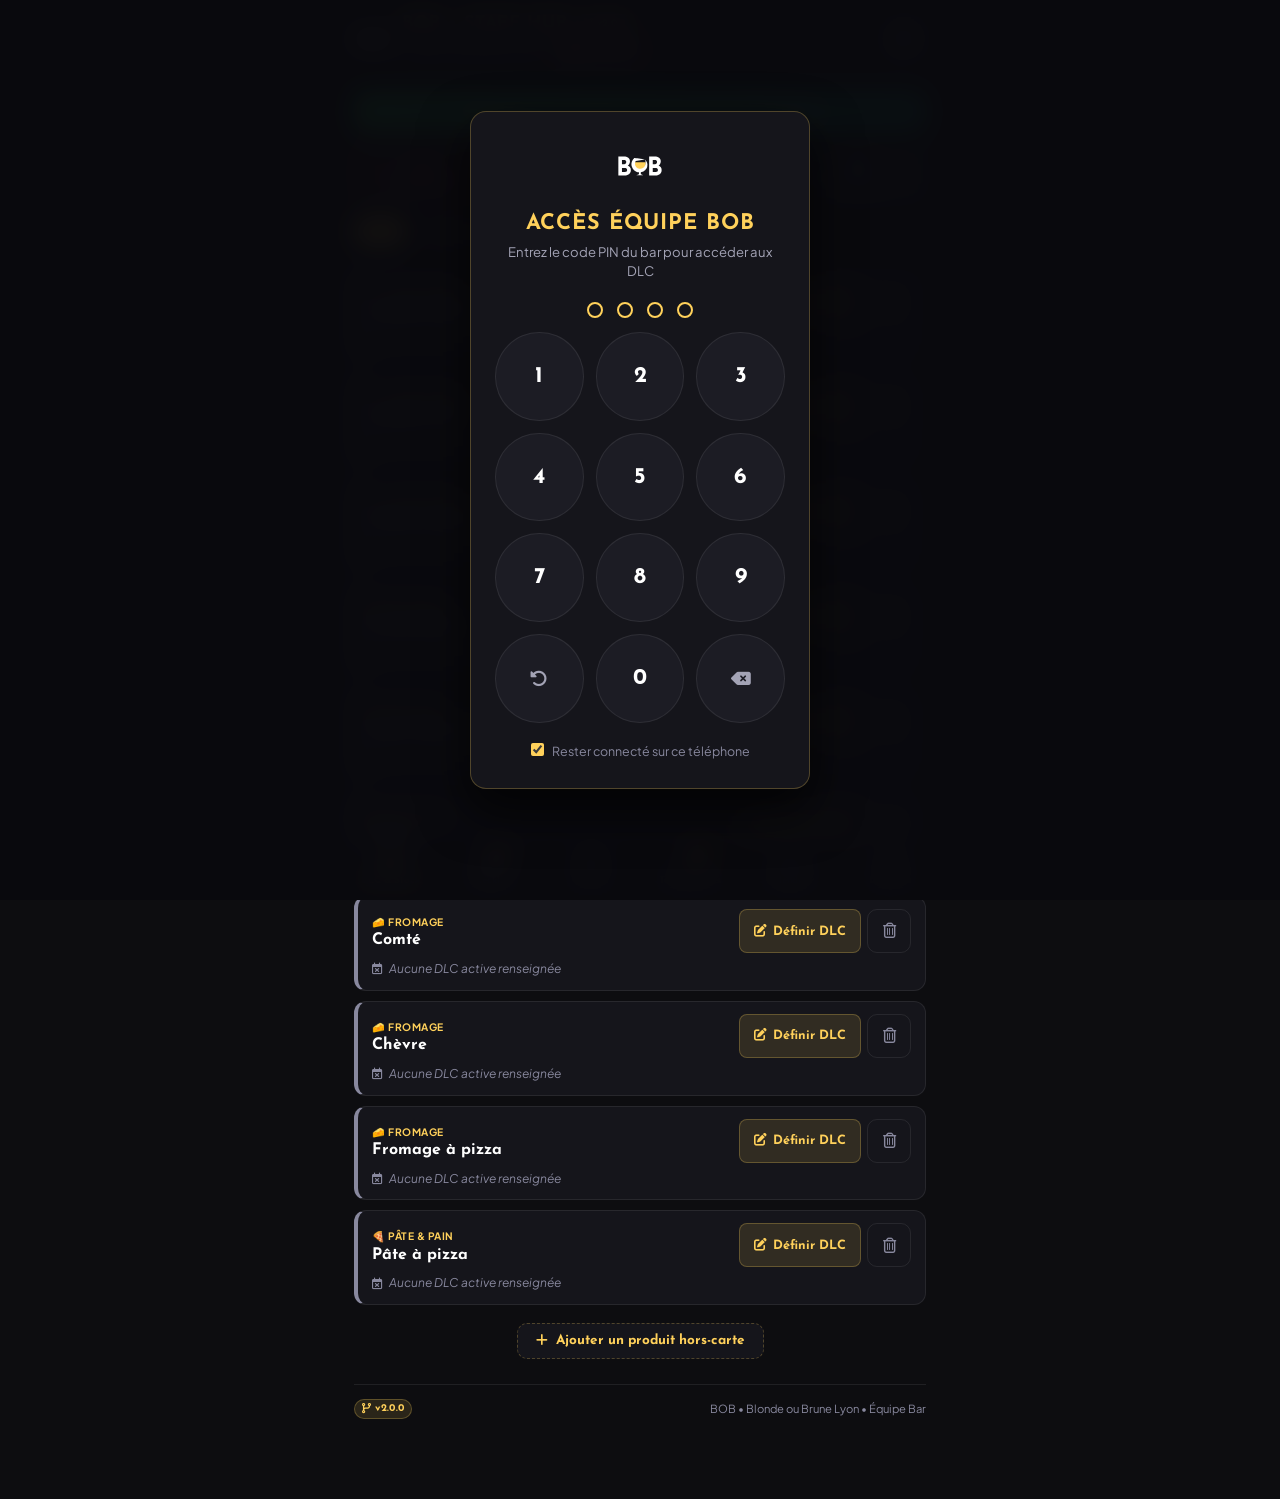
==== commit 63b82dd2: "Ajout de la checklist d'ouverture et fermeture avec edition et synchronisation staff" ====
--- a/dlc/index.html
+++ b/dlc/index.html
@@ -22,8 +22,8 @@
   <link rel="apple-touch-icon" href="../assets/logos/BOB EMBLEME B.png">
   <link rel="icon" type="image/png" href="../assets/logos/BOB EMBLEME B.png">
 
-  <!-- Feuille de style dédiée avec cache-busting v1.9.4 -->
-  <link rel="stylesheet" href="style.css?v=1.9.4">
+  <!-- Feuille de style dédiée avec cache-busting v2.0.0 -->
+  <link rel="stylesheet" href="style.css?v=2.0.0">
 </head>
 <body>
 
@@ -78,7 +78,7 @@
           <div>
             <div class="header-title-row">
               <h1>BOB • Staff Hub</h1>
-              <span class="version-badge"><i class="fa-solid fa-code-branch"></i> <span id="header-version-text">v1.9.4</span></span>
+              <span class="version-badge"><i class="fa-solid fa-code-branch"></i> <span id="header-version-text">v2.0.0</span></span>
             </div>
             <div class="header-meta-row">
               <span class="current-date" id="live-date">Chargement...</span>
@@ -402,9 +402,72 @@
       </div>
     </div>
 
+    <!-- VUE 6 : Checklist d'Ouverture & Fermeture du Bar (v2.0.0) -->
+    <div id="view-checklist" class="staff-view hidden">
+      <div class="checklist-container">
+
+        <!-- Carte d'en-tête de la checklist -->
+        <div class="checklist-header-card">
+          <div class="checklist-title-row">
+            <div class="checklist-title-wrap">
+              <h2><i class="fa-solid fa-clipboard-check text-gold"></i> Checklist Bar</h2>
+              <span class="checklist-status-badge" id="checklist-status-badge">0 / 0 fait</span>
+            </div>
+          </div>
+
+          <!-- COMMUTATEUR OUVERTURE / FERMETURE : Les 2 boutons principaux demandés -->
+          <div class="checklist-type-toggle">
+            <button type="button" class="checklist-type-btn active" id="btn-checklist-type-open" onclick="switchChecklistType('open')">
+              <div class="type-btn-icon"><i class="fa-solid fa-sun text-gold"></i></div>
+              <div class="type-btn-content">
+                <span class="type-btn-title">Ouverture</span>
+                <span class="type-btn-sub" id="sub-open-progress">0/0 fait</span>
+              </div>
+            </button>
+            <button type="button" class="checklist-type-btn" id="btn-checklist-type-close" onclick="switchChecklistType('close')">
+              <div class="type-btn-icon"><i class="fa-solid fa-moon"></i></div>
+              <div class="type-btn-content">
+                <span class="type-btn-title">Fermeture</span>
+                <span class="type-btn-sub" id="sub-close-progress">0/0 fait</span>
+              </div>
+            </button>
+          </div>
+
+          <!-- Barre de progression visuelle -->
+          <div class="checklist-progress-container">
+            <div class="checklist-progress-fill" id="checklist-progress-fill" style="width: 0%;"></div>
+          </div>
+
+          <!-- Ligne d'informations & Bouton de modification de la liste active -->
+          <div class="checklist-controls-row">
+            <div class="checklist-active-info">
+              <span class="checklist-active-heading" id="checklist-active-heading">☀️ Checklist d'Ouverture</span>
+              <span class="checklist-active-percentage" id="checklist-active-percentage">0% réalisé</span>
+            </div>
+            <div class="checklist-actions-group">
+              <button type="button" class="btn-checklist-edit" onclick="openChecklistEditModal()" title="Modifier et personnaliser les tâches de cette liste">
+                <i class="fa-solid fa-pen-to-square"></i>
+                <span>Modifier</span>
+              </button>
+              <button type="button" class="btn-checklist-reset" onclick="resetCurrentChecklist()" title="Décocher toutes les cases de cette liste">
+                <i class="fa-solid fa-rotate-left"></i>
+                <span>Décocher</span>
+              </button>
+            </div>
+          </div>
+        </div>
+
+        <!-- Liste des items à cocher (rendu dynamique JS) -->
+        <div id="checklist-items-list" class="checklist-items-list">
+          <!-- Rendu dynamique en JS -->
+        </div>
+
+      </div>
+    </div>
+
     <!-- Pied de page avec versioning -->
     <footer class="app-footer">
-      <span class="version-badge"><i class="fa-solid fa-code-branch"></i> <span id="footer-version-text">v1.9.4</span></span>
+      <span class="version-badge"><i class="fa-solid fa-code-branch"></i> <span id="footer-version-text">v2.0.0</span></span>
       <span>BOB • Blonde ou Brune Lyon • Équipe Bar</span>
     </footer>
 
@@ -414,6 +477,11 @@
         <i class="fa-solid fa-layer-group"></i>
         <span>DLC & Stock</span>
         <span class="nav-badge danger hidden" id="badge-nav-dlc">!</span>
+      </button>
+      <button type="button" class="nav-item" id="tab-nav-checklist" onclick="switchStaffView('checklist')">
+        <i class="fa-solid fa-clipboard-check"></i>
+        <span>Checklist</span>
+        <span class="nav-badge hidden" id="badge-nav-checklist">0</span>
       </button>
       <button type="button" class="nav-item" id="tab-nav-shopping" onclick="switchStaffView('shopping')">
         <i class="fa-solid fa-cart-shopping"></i>
@@ -690,7 +758,7 @@
 
         <div class="settings-section">
           <h4>Version & Mise à jour</h4>
-          <p class="settings-desc">Force le rechargement immédiat de la dernière version (<span id="settings-version-text">v1.9.4</span>) si le téléphone a gardé l'ancien cache.</p>
+          <p class="settings-desc">Force le rechargement immédiat de la dernière version (<span id="settings-version-text">v2.0.0</span>) si le téléphone a gardé l'ancien cache.</p>
           <button type="button" class="btn-secondary" onclick="forceAppUpdate()">
             <i class="fa-solid fa-arrows-rotate"></i> Forcer la mise à jour (Vider le cache)
           </button>
@@ -831,6 +899,49 @@
     </div>
   </div>
 
+  <!-- MODAL 7 : Modification de la Checklist Ouverture / Fermeture (v2.0.0) -->
+  <div id="checklist-edit-modal" class="modal-overlay hidden">
+    <div class="modal-dialog modal-dialog-wide">
+      <div class="modal-header">
+        <div>
+          <span class="modal-subtitle" id="checklist-edit-subtitle">Checklist Bar • Configuration</span>
+          <h3 class="modal-title" id="checklist-edit-title">Modifier la Checklist</h3>
+        </div>
+        <button class="btn-close" onclick="closeChecklistEditModal()"><i class="fa-solid fa-xmark"></i></button>
+      </div>
+
+      <div class="modal-body">
+        <p class="settings-desc">
+          Ajoutez, renommez ou supprimez les tâches de l'équipe. Vos modifications sont enregistrées en direct.
+        </p>
+
+        <!-- Formulaire d'ajout rapide d'une tâche -->
+        <form class="checklist-add-form" onsubmit="handleChecklistAddItem(event)">
+          <input type="text" id="input-checklist-new-item" class="checklist-add-input" placeholder="Ajouter une tâche (ex: Nettoyer la machine à glaçons...)" autocomplete="off">
+          <button type="submit" class="checklist-add-btn">
+            <i class="fa-solid fa-plus"></i> Ajouter
+          </button>
+        </form>
+
+        <!-- Liste des tâches en cours de modification -->
+        <div id="checklist-edit-items-list" class="checklist-edit-items-list">
+          <!-- Rendu dynamique JS -->
+        </div>
+
+        <button type="button" class="btn-checklist-restore-defaults" onclick="restoreDefaultChecklistForCurrentType()">
+          <i class="fa-solid fa-rotate-left"></i> Rétablir les tâches d'origine de cette liste
+        </button>
+      </div>
+
+      <div class="modal-footer">
+        <button type="button" class="btn-cancel" onclick="closeChecklistEditModal()">Fermer</button>
+        <button type="button" class="btn-submit" onclick="closeChecklistEditModal()">
+          <i class="fa-solid fa-check"></i> Enregistrer & Terminer
+        </button>
+      </div>
+    </div>
+  </div>
+
   <!-- Toast Notification Staff Hub -->
   <div id="staff-toast" class="staff-toast">
     <i class="fa-solid fa-circle-check text-gold"></i>
@@ -847,7 +958,7 @@
   <script src="https://www.gstatic.com/firebasejs/10.8.0/firebase-app-compat.js"></script>
   <script src="https://www.gstatic.com/firebasejs/10.8.0/firebase-firestore-compat.js"></script>
 
-  <!-- Script JS de l'application avec cache-busting v1.9.4 -->
-  <script src="app.js?v=1.9.4"></script>
+  <!-- Script JS de l'application avec cache-busting v2.0.0 -->
+  <script src="app.js?v=2.0.0"></script>
 </body>
 </html>
--- a/dlc/style.css
+++ b/dlc/style.css
@@ -1761,12 +1761,14 @@
 
 .nav-item {
   flex: 1;
+  min-width: 0;
   display: flex;
   flex-direction: column;
   align-items: center;
   justify-content: center;
   gap: 3px;
   height: 100%;
+  padding: 0 1px;
   background: transparent;
   border: none;
   color: var(--text-muted);
@@ -1778,16 +1780,28 @@
 }
 
 .nav-item i {
-  font-size: 1.15rem;
+  font-size: 1.12rem;
   transition: transform 0.2s ease;
 }
 
 .nav-item span {
   font-family: var(--font-heading);
-  font-size: 0.66rem;
-  font-weight: 700;
-  letter-spacing: 0.01em;
+  font-size: 0.62rem;
+  font-weight: 700;
+  letter-spacing: -0.01em;
   white-space: nowrap;
+  overflow: hidden;
+  text-overflow: ellipsis;
+  max-width: 100%;
+}
+
+@media (max-width: 400px) {
+  .nav-item span {
+    font-size: 0.56rem;
+  }
+  .nav-item i {
+    font-size: 1.02rem;
+  }
 }
 
 .nav-item.active {
@@ -3783,4 +3797,521 @@
   background: #475569;
 }
 
-
+/* ==========================================================================
+   Module Checklist Bar (Ouverture & Fermeture - v2.0.0)
+   ========================================================================== */
+.checklist-container {
+  display: flex;
+  flex-direction: column;
+  gap: 14px;
+}
+
+.checklist-header-card {
+  background: var(--bg-card);
+  border: 1px solid var(--border-soft);
+  border-radius: 12px;
+  padding: 14px 16px;
+  display: flex;
+  flex-direction: column;
+  gap: 12px;
+}
+
+.checklist-title-row {
+  display: flex;
+  align-items: center;
+  justify-content: space-between;
+}
+
+.checklist-title-wrap {
+  display: flex;
+  align-items: center;
+  gap: 10px;
+}
+
+.checklist-title-wrap h2 {
+  font-family: var(--font-heading);
+  font-size: 1.15rem;
+  font-weight: 800;
+  color: var(--text-primary);
+  margin: 0;
+  display: flex;
+  align-items: center;
+  gap: 8px;
+}
+
+.checklist-status-badge {
+  font-family: var(--font-heading);
+  font-size: 0.72rem;
+  font-weight: 800;
+  padding: 3px 9px;
+  border-radius: 12px;
+  background: rgba(255, 209, 91, 0.15);
+  color: var(--color-gold);
+  border: 1px solid var(--border-gold);
+  transition: all 0.2s ease;
+}
+
+.checklist-status-badge.all-done {
+  background: rgba(52, 211, 153, 0.18);
+  color: #34d399;
+  border-color: rgba(52, 211, 153, 0.4);
+}
+
+/* Commutateur Ouverture / Fermeture */
+.checklist-type-toggle {
+  display: grid;
+  grid-template-columns: 1fr 1fr;
+  gap: 10px;
+  margin-top: 2px;
+}
+
+.checklist-type-btn {
+  background: var(--bg-card-alt);
+  border: 2px solid var(--border-soft);
+  border-radius: 12px;
+  padding: 12px 14px;
+  display: flex;
+  align-items: center;
+  gap: 12px;
+  cursor: pointer;
+  transition: all 0.2s ease;
+  text-align: left;
+  user-select: none;
+  -webkit-user-select: none;
+}
+
+.checklist-type-btn .type-btn-icon {
+  width: 40px;
+  height: 40px;
+  border-radius: 10px;
+  display: flex;
+  align-items: center;
+  justify-content: center;
+  font-size: 1.25rem;
+  background: rgba(255, 255, 255, 0.05);
+  color: var(--text-secondary);
+  transition: all 0.2s ease;
+  flex-shrink: 0;
+}
+
+.checklist-type-btn .type-btn-content {
+  display: flex;
+  flex-direction: column;
+  gap: 2px;
+  min-width: 0;
+}
+
+.checklist-type-btn .type-btn-title {
+  font-family: var(--font-heading);
+  font-size: 0.95rem;
+  font-weight: 800;
+  color: var(--text-secondary);
+  transition: color 0.2s ease;
+}
+
+.checklist-type-btn .type-btn-sub {
+  font-family: var(--font-body);
+  font-size: 0.72rem;
+  color: var(--text-muted);
+  font-weight: 600;
+}
+
+.checklist-type-btn.active {
+  background: linear-gradient(145deg, rgba(255, 209, 91, 0.14), rgba(255, 209, 91, 0.04));
+  border-color: var(--color-gold);
+  box-shadow: 0 4px 18px rgba(255, 209, 91, 0.12);
+}
+
+.checklist-type-btn.active .type-btn-icon {
+  background: var(--color-gold);
+  color: #101013;
+  transform: scale(1.05);
+}
+
+.checklist-type-btn.active .type-btn-title {
+  color: var(--color-gold);
+}
+
+.checklist-type-btn.active .type-btn-sub {
+  color: var(--text-primary);
+}
+
+.checklist-type-btn:active {
+  transform: scale(0.98);
+}
+
+/* Barre de progression */
+.checklist-progress-container {
+  height: 7px;
+  background: rgba(255, 255, 255, 0.08);
+  border-radius: 4px;
+  overflow: hidden;
+  margin-top: 2px;
+}
+
+.checklist-progress-fill {
+  height: 100%;
+  background: linear-gradient(90deg, var(--color-gold), #34d399);
+  border-radius: 4px;
+  transition: width 0.35s ease;
+}
+
+/* Barre de commandes sous les boutons (Modifier la liste + actions) */
+.checklist-controls-row {
+  display: flex;
+  align-items: center;
+  justify-content: space-between;
+  gap: 8px;
+  padding-top: 6px;
+  border-top: 1px solid var(--border-soft);
+}
+
+.checklist-active-info {
+  display: flex;
+  flex-direction: column;
+  gap: 2px;
+  min-width: 0;
+}
+
+.checklist-active-heading {
+  font-family: var(--font-heading);
+  font-size: 0.88rem;
+  font-weight: 800;
+  color: var(--text-primary);
+}
+
+.checklist-active-percentage {
+  font-size: 0.72rem;
+  color: var(--text-muted);
+}
+
+.checklist-actions-group {
+  display: flex;
+  align-items: center;
+  gap: 8px;
+}
+
+/* Bouton pour modifier la liste (demandé explicitement par l'utilisateur) */
+.btn-checklist-edit {
+  background: var(--color-gold);
+  color: #101013;
+  border: none;
+  font-family: var(--font-heading);
+  font-weight: 800;
+  font-size: 0.78rem;
+  padding: 8px 14px;
+  min-height: 38px;
+  border-radius: 8px;
+  display: inline-flex;
+  align-items: center;
+  gap: 6px;
+  cursor: pointer;
+  transition: all 0.15s ease;
+  white-space: nowrap;
+}
+
+.btn-checklist-edit:active {
+  transform: scale(0.95);
+  background: var(--color-gold-hover);
+}
+
+.btn-checklist-reset {
+  background: var(--bg-card-alt);
+  color: var(--text-secondary);
+  border: 1px solid var(--border-soft);
+  font-family: var(--font-heading);
+  font-weight: 700;
+  font-size: 0.78rem;
+  padding: 8px 12px;
+  min-height: 38px;
+  border-radius: 8px;
+  display: inline-flex;
+  align-items: center;
+  gap: 5px;
+  cursor: pointer;
+  transition: all 0.15s ease;
+  white-space: nowrap;
+}
+
+.btn-checklist-reset:active {
+  color: var(--status-red);
+  border-color: var(--status-red);
+  transform: scale(0.95);
+}
+
+/* Liste des items à cocher */
+.checklist-items-list {
+  display: flex;
+  flex-direction: column;
+  gap: 8px;
+  margin-bottom: 24px;
+}
+
+.checklist-item-card {
+  background: var(--bg-card);
+  border: 1.5px solid var(--border-soft);
+  border-radius: 12px;
+  padding: 12px 14px;
+  min-height: 54px;
+  display: flex;
+  align-items: center;
+  gap: 14px;
+  cursor: pointer;
+  transition: all 0.2s ease;
+  user-select: none;
+  -webkit-user-select: none;
+}
+
+.checklist-item-card:active {
+  transform: scale(0.985);
+}
+
+.checklist-checkbox-btn {
+  width: 28px;
+  height: 28px;
+  border-radius: 8px;
+  border: 2px solid var(--border-gold);
+  background: rgba(255, 209, 91, 0.05);
+  display: flex;
+  align-items: center;
+  justify-content: center;
+  color: transparent;
+  font-size: 0.85rem;
+  cursor: pointer;
+  flex-shrink: 0;
+  transition: all 0.2s ease;
+  pointer-events: none;
+}
+
+.checklist-item-text-wrap {
+  flex: 1;
+  min-width: 0;
+  display: flex;
+  flex-direction: column;
+  gap: 3px;
+}
+
+.checklist-item-text {
+  font-size: 0.92rem;
+  font-weight: 500;
+  color: var(--text-primary);
+  line-height: 1.35;
+  transition: all 0.2s ease;
+}
+
+.checklist-item-meta {
+  font-size: 0.7rem;
+  color: var(--text-muted);
+}
+
+.checklist-item-tag {
+  font-family: var(--font-heading);
+  font-size: 0.68rem;
+  font-weight: 700;
+  padding: 2px 7px;
+  border-radius: 6px;
+  background: rgba(255, 255, 255, 0.06);
+  color: var(--text-muted);
+  white-space: nowrap;
+}
+
+/* État Coché */
+.checklist-item-card.is-checked {
+  background: rgba(24, 24, 30, 0.65);
+  border-color: rgba(52, 211, 153, 0.28);
+  opacity: 0.75;
+}
+
+.checklist-item-card.is-checked .checklist-checkbox-btn {
+  background: #10b981;
+  border-color: #10b981;
+  color: #ffffff;
+  transform: scale(1.05);
+}
+
+.checklist-item-card.is-checked .checklist-item-text {
+  text-decoration: line-through;
+  color: var(--text-secondary);
+}
+
+.checklist-item-card.is-checked .checklist-item-tag {
+  background: rgba(16, 185, 129, 0.15);
+  color: #34d399;
+}
+
+/* Message quand liste vide */
+.checklist-empty-state {
+  background: var(--bg-card);
+  border: 1px dashed var(--border-soft);
+  border-radius: 12px;
+  padding: 36px 20px;
+  text-align: center;
+  color: var(--text-muted);
+  display: flex;
+  flex-direction: column;
+  align-items: center;
+  gap: 12px;
+}
+
+.checklist-empty-state i {
+  font-size: 2.2rem;
+  color: var(--color-gold);
+  opacity: 0.6;
+}
+
+/* Modal de modification de la checklist */
+.checklist-edit-box {
+  display: flex;
+  flex-direction: column;
+  gap: 12px;
+}
+
+.checklist-add-form {
+  display: flex;
+  gap: 8px;
+  background: var(--bg-card);
+  border: 1.5px solid var(--border-gold);
+  border-radius: 10px;
+  padding: 6px;
+  margin-bottom: 12px;
+}
+
+.checklist-add-input {
+  flex: 1;
+  background: transparent;
+  border: none;
+  color: var(--text-primary);
+  font-family: var(--font-body);
+  font-size: 0.9rem;
+  padding: 8px 10px;
+  outline: none;
+}
+
+.checklist-add-input::placeholder {
+  color: var(--text-muted);
+  font-size: 0.84rem;
+}
+
+.checklist-add-btn {
+  background: var(--color-gold);
+  border: none;
+  color: #101013;
+  font-family: var(--font-heading);
+  font-weight: 800;
+  font-size: 0.82rem;
+  padding: 8px 14px;
+  border-radius: 6px;
+  cursor: pointer;
+  display: flex;
+  align-items: center;
+  gap: 5px;
+  white-space: nowrap;
+}
+
+.checklist-add-btn:active {
+  transform: scale(0.96);
+}
+
+.checklist-edit-items-list {
+  display: flex;
+  flex-direction: column;
+  gap: 8px;
+  max-height: 52vh;
+  overflow-y: auto;
+  padding-right: 4px;
+}
+
+.checklist-edit-row {
+  display: flex;
+  align-items: center;
+  gap: 8px;
+  background: var(--bg-card);
+  border: 1px solid var(--border-soft);
+  border-radius: 8px;
+  padding: 6px 10px;
+}
+
+.checklist-edit-row-num {
+  font-family: var(--font-heading);
+  font-size: 0.75rem;
+  font-weight: 800;
+  color: var(--color-gold);
+  width: 20px;
+  text-align: center;
+  flex-shrink: 0;
+}
+
+.checklist-edit-row-input {
+  flex: 1;
+  background: transparent;
+  border: 1px solid transparent;
+  border-radius: 4px;
+  color: var(--text-primary);
+  font-family: var(--font-body);
+  font-size: 0.88rem;
+  padding: 6px 8px;
+  outline: none;
+}
+
+.checklist-edit-row-input:focus {
+  background: var(--bg-card-alt);
+  border-color: var(--border-gold);
+}
+
+.checklist-edit-row-actions {
+  display: flex;
+  align-items: center;
+  gap: 4px;
+  flex-shrink: 0;
+}
+
+.btn-edit-action {
+  background: var(--bg-card-alt);
+  border: 1px solid var(--border-soft);
+  color: var(--text-secondary);
+  width: 30px;
+  height: 30px;
+  border-radius: 6px;
+  display: flex;
+  align-items: center;
+  justify-content: center;
+  cursor: pointer;
+  font-size: 0.75rem;
+  transition: all 0.15s ease;
+}
+
+.btn-edit-action:hover {
+  color: var(--text-primary);
+  border-color: var(--border-gold);
+}
+
+.btn-edit-action.btn-delete:hover {
+  color: var(--status-red);
+  border-color: var(--status-red);
+}
+
+.btn-checklist-restore-defaults {
+  background: transparent;
+  border: 1px dashed var(--border-soft);
+  color: var(--text-muted);
+  font-family: var(--font-heading);
+  font-size: 0.75rem;
+  padding: 8px 12px;
+  border-radius: 8px;
+  cursor: pointer;
+  width: 100%;
+  display: flex;
+  align-items: center;
+  justify-content: center;
+  gap: 6px;
+  transition: all 0.15s ease;
+  margin-top: 10px;
+}
+
+.btn-checklist-restore-defaults:hover {
+  color: var(--color-gold);
+  border-color: var(--border-gold);
+}
+
+
+
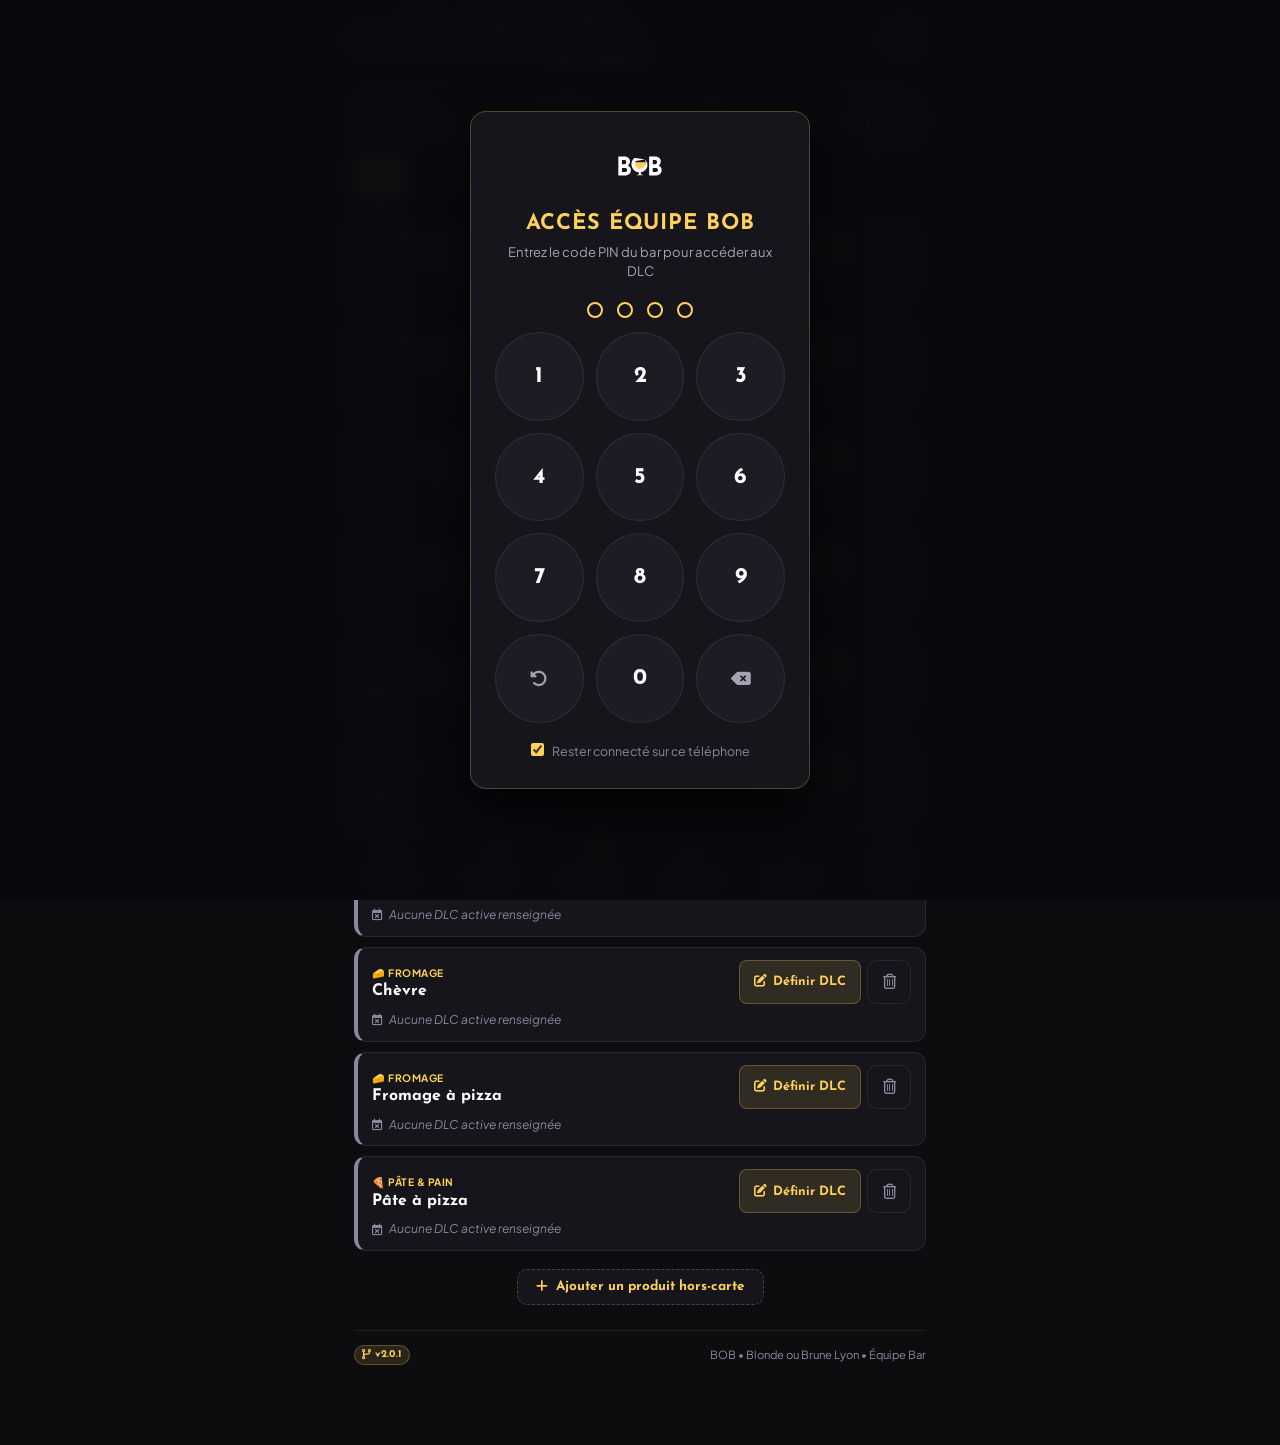
==== commit 7df0ae7f: "Reorganisation des onglets (Lumieres, Checklist, Temp, DLC, Calendrier, Courses) et suppression des " ====
--- a/dlc/index.html
+++ b/dlc/index.html
@@ -22,8 +22,8 @@
   <link rel="apple-touch-icon" href="../assets/logos/BOB EMBLEME B.png">
   <link rel="icon" type="image/png" href="../assets/logos/BOB EMBLEME B.png">
 
-  <!-- Feuille de style dédiée avec cache-busting v2.0.0 -->
-  <link rel="stylesheet" href="style.css?v=2.0.0">
+  <!-- Feuille de style dédiée avec cache-busting v2.0.1 -->
+  <link rel="stylesheet" href="style.css?v=2.0.1">
 </head>
 <body>
 
@@ -78,7 +78,7 @@
           <div>
             <div class="header-title-row">
               <h1>BOB • Staff Hub</h1>
-              <span class="version-badge"><i class="fa-solid fa-code-branch"></i> <span id="header-version-text">v2.0.0</span></span>
+              <span class="version-badge"><i class="fa-solid fa-code-branch"></i> <span id="header-version-text">v2.0.1</span></span>
             </div>
             <div class="header-meta-row">
               <span class="current-date" id="live-date">Chargement...</span>
@@ -98,14 +98,6 @@
 
     <!-- VUE 1 : DLC & Traçabilité Hygiène -->
     <div id="view-dlc" class="staff-view active">
-      <!-- Bouton d'action WhatsApp Équipe -->
-      <div class="quick-whatsapp-banner">
-        <button class="btn-whatsapp-share" onclick="shareToWhatsAppGroup()">
-          <i class="fa-brands fa-whatsapp"></i>
-          <span>Envoyer le récap du jour sur le groupe WhatsApp</span>
-        </button>
-      </div>
-
       <!-- Tableau de bord / Compteurs rapides -->
       <div class="kpi-grid">
         <div class="kpi-card kpi-red" onclick="filterByStatus('red')">
@@ -164,11 +156,8 @@
             <span class="shopping-count-badge" id="shopping-header-count">0 à acheter</span>
           </div>
           <div class="shopping-actions-row">
-            <button type="button" class="btn-shopping-whatsapp" onclick="shareShoppingToWhatsApp()">
-              <i class="fa-brands fa-whatsapp"></i> Partager sur WhatsApp
-            </button>
-            <button type="button" class="btn-shopping-clear" onclick="clearCheckedShoppingItems()" title="Supprimer les articles déjà achetés">
-              <i class="fa-solid fa-broom"></i> Nettoyer
+            <button type="button" class="btn-shopping-clear" style="flex:1;justify-content:center;" onclick="clearCheckedShoppingItems()" title="Supprimer les articles déjà achetés">
+              <i class="fa-solid fa-broom"></i> Nettoyer les articles achetés
             </button>
           </div>
         </div>
@@ -467,40 +456,40 @@
 
     <!-- Pied de page avec versioning -->
     <footer class="app-footer">
-      <span class="version-badge"><i class="fa-solid fa-code-branch"></i> <span id="footer-version-text">v2.0.0</span></span>
+      <span class="version-badge"><i class="fa-solid fa-code-branch"></i> <span id="footer-version-text">v2.0.1</span></span>
       <span>BOB • Blonde ou Brune Lyon • Équipe Bar</span>
     </footer>
 
-    <!-- Barre de Navigation Staff Hub (Mobile Bottom Nav) -->
+    <!-- Barre de Navigation Staff Hub (Mobile Bottom Nav) : Ordre personnalisé -->
     <nav class="staff-bottom-nav">
-      <button type="button" class="nav-item active" id="tab-nav-dlc" onclick="switchStaffView('dlc')">
-        <i class="fa-solid fa-layer-group"></i>
-        <span>DLC & Stock</span>
-        <span class="nav-badge danger hidden" id="badge-nav-dlc">!</span>
+      <button type="button" class="nav-item" id="tab-nav-lights" onclick="switchStaffView('lights')">
+        <i class="fa-solid fa-lightbulb"></i>
+        <span>Lumières</span>
       </button>
       <button type="button" class="nav-item" id="tab-nav-checklist" onclick="switchStaffView('checklist')">
         <i class="fa-solid fa-clipboard-check"></i>
         <span>Checklist</span>
         <span class="nav-badge hidden" id="badge-nav-checklist">0</span>
       </button>
-      <button type="button" class="nav-item" id="tab-nav-shopping" onclick="switchStaffView('shopping')">
-        <i class="fa-solid fa-cart-shopping"></i>
-        <span>Courses</span>
-        <span class="nav-badge hidden" id="badge-nav-shopping">0</span>
-      </button>
       <button type="button" class="nav-item" id="tab-nav-temp" onclick="switchStaffView('temperature')">
         <i class="fa-solid fa-temperature-half"></i>
         <span>Températures</span>
         <span class="nav-badge warning hidden" id="badge-nav-temp">!</span>
+      </button>
+      <button type="button" class="nav-item active" id="tab-nav-dlc" onclick="switchStaffView('dlc')">
+        <i class="fa-solid fa-layer-group"></i>
+        <span>DLC & Stock</span>
+        <span class="nav-badge danger hidden" id="badge-nav-dlc">!</span>
       </button>
       <button type="button" class="nav-item" id="tab-nav-calendar" onclick="switchStaffView('calendar')">
         <i class="fa-solid fa-calendar-days"></i>
         <span>Calendrier</span>
         <span class="nav-badge hidden" id="badge-nav-calendar">0</span>
       </button>
-      <button type="button" class="nav-item" id="tab-nav-lights" onclick="switchStaffView('lights')">
-        <i class="fa-solid fa-lightbulb"></i>
-        <span>Lumières</span>
+      <button type="button" class="nav-item" id="tab-nav-shopping" onclick="switchStaffView('shopping')">
+        <i class="fa-solid fa-cart-shopping"></i>
+        <span>Courses</span>
+        <span class="nav-badge hidden" id="badge-nav-shopping">0</span>
       </button>
     </nav>
 
@@ -758,7 +747,7 @@
 
         <div class="settings-section">
           <h4>Version & Mise à jour</h4>
-          <p class="settings-desc">Force le rechargement immédiat de la dernière version (<span id="settings-version-text">v2.0.0</span>) si le téléphone a gardé l'ancien cache.</p>
+          <p class="settings-desc">Force le rechargement immédiat de la dernière version (<span id="settings-version-text">v2.0.1</span>) si le téléphone a gardé l'ancien cache.</p>
           <button type="button" class="btn-secondary" onclick="forceAppUpdate()">
             <i class="fa-solid fa-arrows-rotate"></i> Forcer la mise à jour (Vider le cache)
           </button>
@@ -958,7 +947,7 @@
   <script src="https://www.gstatic.com/firebasejs/10.8.0/firebase-app-compat.js"></script>
   <script src="https://www.gstatic.com/firebasejs/10.8.0/firebase-firestore-compat.js"></script>
 
-  <!-- Script JS de l'application avec cache-busting v2.0.0 -->
-  <script src="app.js?v=2.0.0"></script>
+  <!-- Script JS de l'application avec cache-busting v2.0.1 -->
+  <script src="app.js?v=2.0.1"></script>
 </body>
 </html>
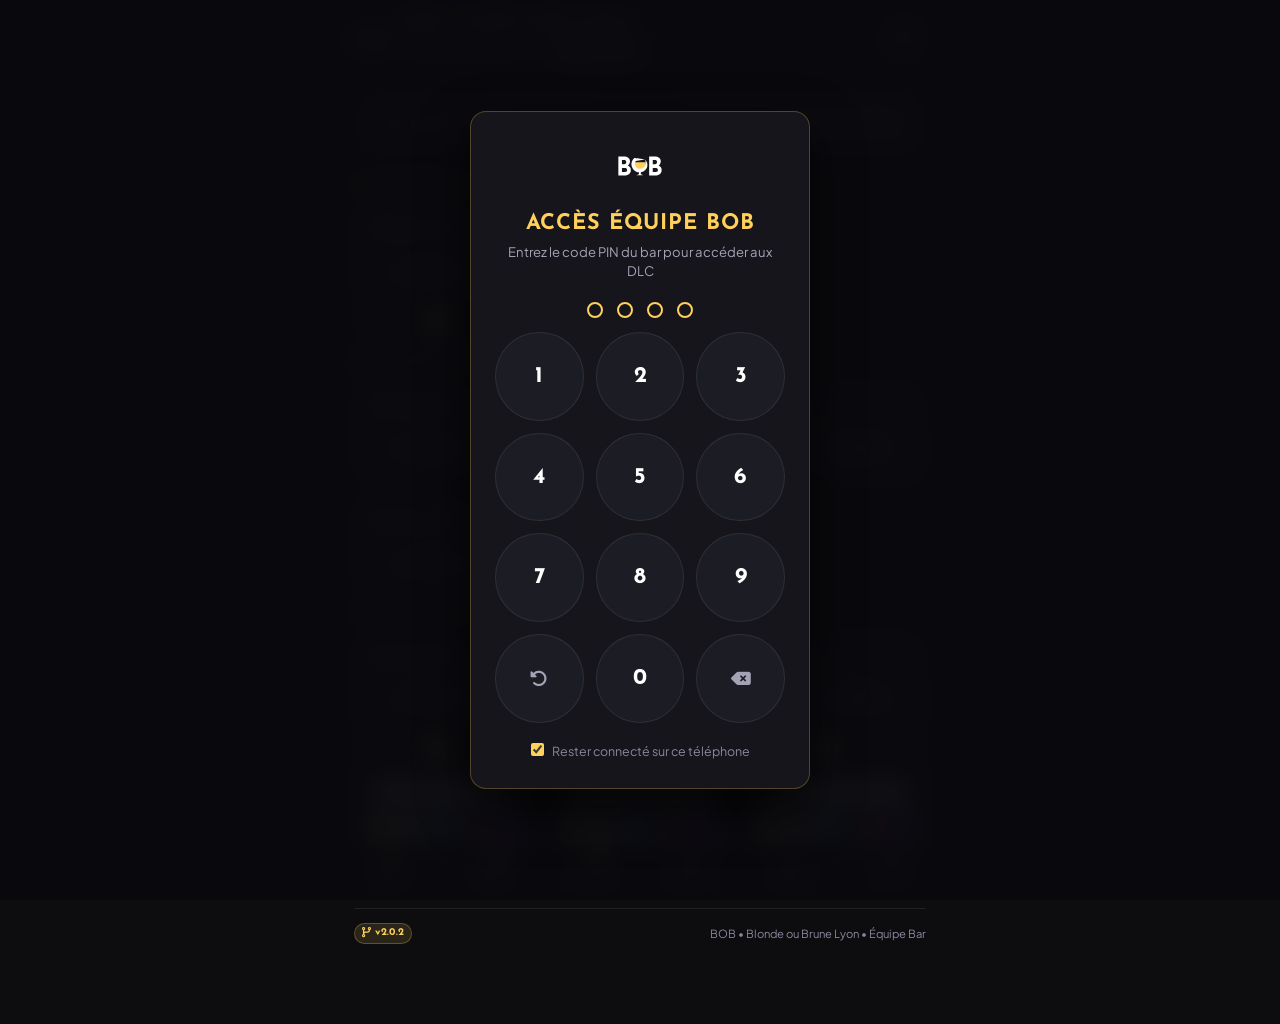
==== commit 66ffd2ec: "Definir l'onglet Lumieres comme vue active par defaut a l'ouverture (v2.0.2)" ====
--- a/dlc/index.html
+++ b/dlc/index.html
@@ -22,8 +22,8 @@
   <link rel="apple-touch-icon" href="../assets/logos/BOB EMBLEME B.png">
   <link rel="icon" type="image/png" href="../assets/logos/BOB EMBLEME B.png">
 
-  <!-- Feuille de style dédiée avec cache-busting v2.0.1 -->
-  <link rel="stylesheet" href="style.css?v=2.0.1">
+  <!-- Feuille de style dédiée avec cache-busting v2.0.2 -->
+  <link rel="stylesheet" href="style.css?v=2.0.2">
 </head>
 <body>
 
@@ -78,7 +78,7 @@
           <div>
             <div class="header-title-row">
               <h1>BOB • Staff Hub</h1>
-              <span class="version-badge"><i class="fa-solid fa-code-branch"></i> <span id="header-version-text">v2.0.1</span></span>
+              <span class="version-badge"><i class="fa-solid fa-code-branch"></i> <span id="header-version-text">v2.0.2</span></span>
             </div>
             <div class="header-meta-row">
               <span class="current-date" id="live-date">Chargement...</span>
@@ -97,7 +97,7 @@
     </header>
 
     <!-- VUE 1 : DLC & Traçabilité Hygiène -->
-    <div id="view-dlc" class="staff-view active">
+    <div id="view-dlc" class="staff-view hidden">
       <!-- Tableau de bord / Compteurs rapides -->
       <div class="kpi-grid">
         <div class="kpi-card kpi-red" onclick="filterByStatus('red')">
@@ -357,7 +357,7 @@
     </div>
 
     <!-- VUE 5 : Éclairage & Lampes Connectées du Bar (v1.9.0) -->
-    <div id="view-lights" class="staff-view hidden">
+    <div id="view-lights" class="staff-view active">
       <div class="lights-container">
         
         <!-- En-tête Commandes Rapides Éclairage (Épuré) -->
@@ -456,13 +456,13 @@
 
     <!-- Pied de page avec versioning -->
     <footer class="app-footer">
-      <span class="version-badge"><i class="fa-solid fa-code-branch"></i> <span id="footer-version-text">v2.0.1</span></span>
+      <span class="version-badge"><i class="fa-solid fa-code-branch"></i> <span id="footer-version-text">v2.0.2</span></span>
       <span>BOB • Blonde ou Brune Lyon • Équipe Bar</span>
     </footer>
 
     <!-- Barre de Navigation Staff Hub (Mobile Bottom Nav) : Ordre personnalisé -->
     <nav class="staff-bottom-nav">
-      <button type="button" class="nav-item" id="tab-nav-lights" onclick="switchStaffView('lights')">
+      <button type="button" class="nav-item active" id="tab-nav-lights" onclick="switchStaffView('lights')">
         <i class="fa-solid fa-lightbulb"></i>
         <span>Lumières</span>
       </button>
@@ -476,7 +476,7 @@
         <span>Températures</span>
         <span class="nav-badge warning hidden" id="badge-nav-temp">!</span>
       </button>
-      <button type="button" class="nav-item active" id="tab-nav-dlc" onclick="switchStaffView('dlc')">
+      <button type="button" class="nav-item" id="tab-nav-dlc" onclick="switchStaffView('dlc')">
         <i class="fa-solid fa-layer-group"></i>
         <span>DLC & Stock</span>
         <span class="nav-badge danger hidden" id="badge-nav-dlc">!</span>
@@ -747,7 +747,7 @@
 
         <div class="settings-section">
           <h4>Version & Mise à jour</h4>
-          <p class="settings-desc">Force le rechargement immédiat de la dernière version (<span id="settings-version-text">v2.0.1</span>) si le téléphone a gardé l'ancien cache.</p>
+          <p class="settings-desc">Force le rechargement immédiat de la dernière version (<span id="settings-version-text">v2.0.2</span>) si le téléphone a gardé l'ancien cache.</p>
           <button type="button" class="btn-secondary" onclick="forceAppUpdate()">
             <i class="fa-solid fa-arrows-rotate"></i> Forcer la mise à jour (Vider le cache)
           </button>
@@ -947,7 +947,7 @@
   <script src="https://www.gstatic.com/firebasejs/10.8.0/firebase-app-compat.js"></script>
   <script src="https://www.gstatic.com/firebasejs/10.8.0/firebase-firestore-compat.js"></script>
 
-  <!-- Script JS de l'application avec cache-busting v2.0.1 -->
-  <script src="app.js?v=2.0.1"></script>
+  <!-- Script JS de l'application avec cache-busting v2.0.2 -->
+  <script src="app.js?v=2.0.2"></script>
 </body>
 </html>
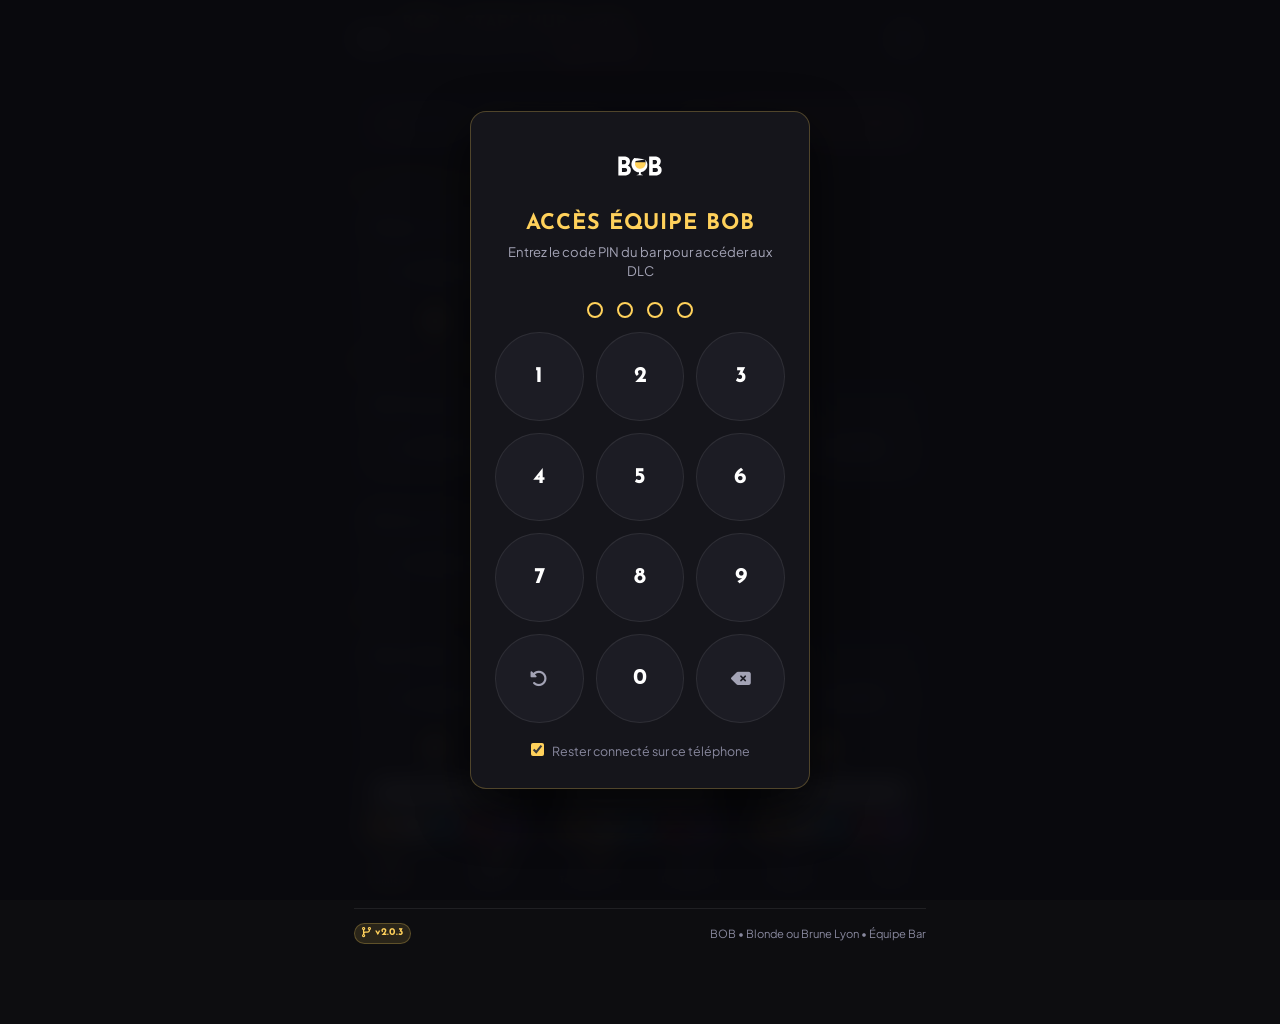
==== commit 632d8cca: "Correction saisie temperature Android et raccourci signe negatif congelateur (v2.0.3)" ====
--- a/dlc/index.html
+++ b/dlc/index.html
@@ -22,8 +22,8 @@
   <link rel="apple-touch-icon" href="../assets/logos/BOB EMBLEME B.png">
   <link rel="icon" type="image/png" href="../assets/logos/BOB EMBLEME B.png">
 
-  <!-- Feuille de style dédiée avec cache-busting v2.0.2 -->
-  <link rel="stylesheet" href="style.css?v=2.0.2">
+  <!-- Feuille de style dédiée avec cache-busting v2.0.3 -->
+  <link rel="stylesheet" href="style.css?v=2.0.3">
 </head>
 <body>
 
@@ -78,7 +78,7 @@
           <div>
             <div class="header-title-row">
               <h1>BOB • Staff Hub</h1>
-              <span class="version-badge"><i class="fa-solid fa-code-branch"></i> <span id="header-version-text">v2.0.2</span></span>
+              <span class="version-badge"><i class="fa-solid fa-code-branch"></i> <span id="header-version-text">v2.0.3</span></span>
             </div>
             <div class="header-meta-row">
               <span class="current-date" id="live-date">Chargement...</span>
@@ -253,8 +253,9 @@
             </div>
 
             <div class="temp-input-group">
-              <label for="input-temp-congelateur">
-                <i class="fa-solid fa-snowflake text-gold"></i> Congélateur
+              <label for="input-temp-congelateur" class="temp-label-with-action">
+                <span><i class="fa-solid fa-snowflake text-gold"></i> Congélateur</span>
+                <button type="button" class="btn-temp-sign" onclick="toggleCongelSign()" title="Basculer signe +/-">±</button>
               </label>
               <div class="temp-input-wrapper">
                 <input type="number" id="input-temp-congelateur" step="0.1" placeholder="ex: -19.0" required class="temp-number-input">
@@ -456,7 +457,7 @@
 
     <!-- Pied de page avec versioning -->
     <footer class="app-footer">
-      <span class="version-badge"><i class="fa-solid fa-code-branch"></i> <span id="footer-version-text">v2.0.2</span></span>
+      <span class="version-badge"><i class="fa-solid fa-code-branch"></i> <span id="footer-version-text">v2.0.3</span></span>
       <span>BOB • Blonde ou Brune Lyon • Équipe Bar</span>
     </footer>
 
@@ -747,7 +748,7 @@
 
         <div class="settings-section">
           <h4>Version & Mise à jour</h4>
-          <p class="settings-desc">Force le rechargement immédiat de la dernière version (<span id="settings-version-text">v2.0.2</span>) si le téléphone a gardé l'ancien cache.</p>
+          <p class="settings-desc">Force le rechargement immédiat de la dernière version (<span id="settings-version-text">v2.0.3</span>) si le téléphone a gardé l'ancien cache.</p>
           <button type="button" class="btn-secondary" onclick="forceAppUpdate()">
             <i class="fa-solid fa-arrows-rotate"></i> Forcer la mise à jour (Vider le cache)
           </button>
@@ -947,7 +948,7 @@
   <script src="https://www.gstatic.com/firebasejs/10.8.0/firebase-app-compat.js"></script>
   <script src="https://www.gstatic.com/firebasejs/10.8.0/firebase-firestore-compat.js"></script>
 
-  <!-- Script JS de l'application avec cache-busting v2.0.2 -->
-  <script src="app.js?v=2.0.2"></script>
+  <!-- Script JS de l'application avec cache-busting v2.0.3 -->
+  <script src="app.js?v=2.0.3"></script>
 </body>
 </html>
--- a/dlc/style.css
+++ b/dlc/style.css
@@ -2402,6 +2402,34 @@
   text-overflow: ellipsis;
 }
 
+.temp-label-with-action {
+  justify-content: space-between;
+}
+
+.btn-temp-sign {
+  background: rgba(255, 209, 91, 0.15);
+  border: 1px solid var(--border-gold);
+  color: var(--color-gold);
+  border-radius: 4px;
+  font-size: 0.72rem;
+  font-weight: 800;
+  line-height: 1;
+  padding: 1px 5px;
+  cursor: pointer;
+  transition: all 0.15s ease;
+  flex-shrink: 0;
+  height: 16px;
+  display: inline-flex;
+  align-items: center;
+  justify-content: center;
+}
+
+.btn-temp-sign:active {
+  background: var(--color-gold);
+  color: #121212;
+  transform: scale(0.92);
+}
+
 .temp-input-wrapper {
   position: relative;
   display: flex;
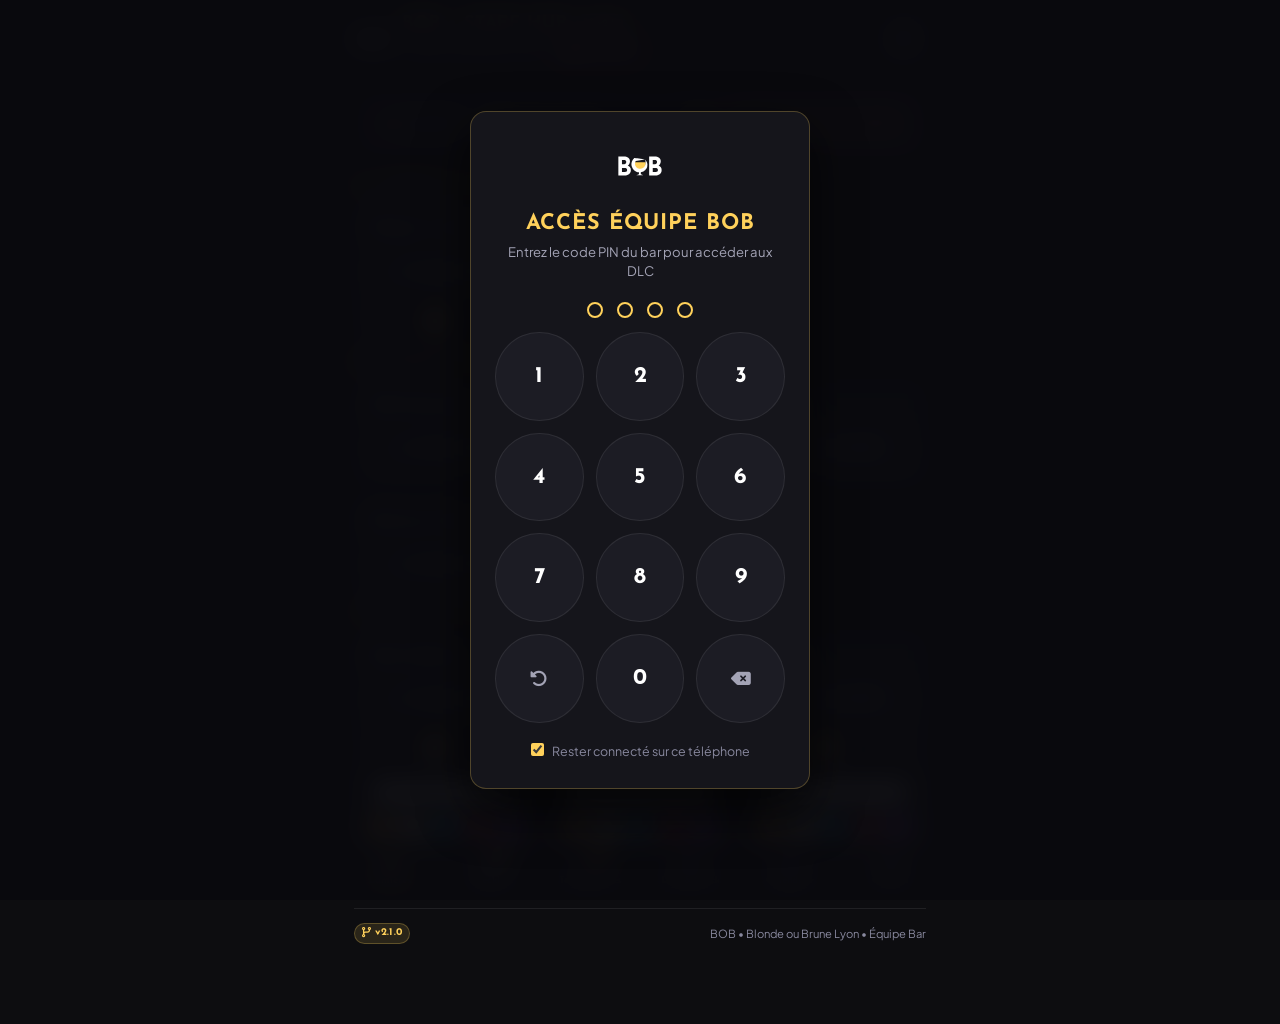
==== commit 1660f641: "Intégration de l'IA Google Gemini Vision pour la lecture précise des étiquettes DLC/DLUO/Lot (v2.1.0" ====
--- a/dlc/index.html
+++ b/dlc/index.html
@@ -22,8 +22,8 @@
   <link rel="apple-touch-icon" href="../assets/logos/BOB EMBLEME B.png">
   <link rel="icon" type="image/png" href="../assets/logos/BOB EMBLEME B.png">
 
-  <!-- Feuille de style dédiée avec cache-busting v2.0.3 -->
-  <link rel="stylesheet" href="style.css?v=2.0.3">
+  <!-- Feuille de style dédiée avec cache-busting v2.1.0 -->
+  <link rel="stylesheet" href="style.css?v=2.1.0">
 </head>
 <body>
 
@@ -78,7 +78,7 @@
           <div>
             <div class="header-title-row">
               <h1>BOB • Staff Hub</h1>
-              <span class="version-badge"><i class="fa-solid fa-code-branch"></i> <span id="header-version-text">v2.0.3</span></span>
+              <span class="version-badge"><i class="fa-solid fa-code-branch"></i> <span id="header-version-text">v2.1.0</span></span>
             </div>
             <div class="header-meta-row">
               <span class="current-date" id="live-date">Chargement...</span>
@@ -457,7 +457,7 @@
 
     <!-- Pied de page avec versioning -->
     <footer class="app-footer">
-      <span class="version-badge"><i class="fa-solid fa-code-branch"></i> <span id="footer-version-text">v2.0.3</span></span>
+      <span class="version-badge"><i class="fa-solid fa-code-branch"></i> <span id="footer-version-text">v2.1.0</span></span>
       <span>BOB • Blonde ou Brune Lyon • Équipe Bar</span>
     </footer>
 
@@ -551,6 +551,12 @@
             <input type="file" id="camera-input" accept="image/*" capture="environment" onchange="handlePhotoUpload(event)">
           </label>
           
+          <!-- Badge moteur IA / Scanner -->
+          <div id="ai-engine-badge" class="ai-engine-badge" onclick="openSettingsModal()" style="font-size:0.75rem; display:flex; align-items:center; justify-content:center; gap:6px; cursor:pointer; margin-top:5px; padding:6px 10px; border-radius:6px; background:rgba(255, 209, 91, 0.08); border:1px solid var(--border-gold); color:var(--color-gold); transition:all 0.2s ease;">
+            <i class="fa-solid fa-wand-magic-sparkles text-gold" id="ai-engine-badge-icon"></i>
+            <span id="ai-engine-badge-text">IA Gemini Vision</span>
+          </div>
+
           <!-- Statut de l'analyse OCR -->
           <div id="ocr-status-box" class="ocr-status-box hidden">
             <div id="ocr-loading" class="ocr-loading">
@@ -729,6 +735,34 @@
         <hr class="settings-divider">
 
         <div class="settings-section">
+          <h4><i class="fa-solid fa-wand-magic-sparkles text-gold"></i> Intelligence Artificielle (Lecture d'étiquettes)</h4>
+          <p class="settings-desc">Google Gemini Vision AI pour déchiffrer avec précision la DLC, DLUO et N° de lot même sur les emballages froissés ou plastiques.</p>
+          <div class="form-group">
+            <label class="form-label">Clé API Google Gemini (Gratuite)</label>
+            <div style="display:flex; gap:8px;">
+              <input type="password" id="settings-gemini-key" class="form-input-text" placeholder="AIzaSy..." autocomplete="off" style="flex:1;">
+              <button type="button" class="btn-secondary" id="btn-toggle-gemini-key" onclick="toggleGeminiKeyVisibility()" title="Afficher/Masquer la clé" style="padding:0 14px;">
+                <i class="fa-solid fa-eye"></i>
+              </button>
+            </div>
+            <p style="font-size:0.75rem; color:var(--text-muted); margin-top:4px;">
+              Obtenez votre clé gratuite en 1 clic sur <a href="https://aistudio.google.com/app/apikey" target="_blank" rel="noopener" style="color:var(--color-gold); text-decoration:underline;">Google AI Studio</a>.
+            </p>
+          </div>
+          <div class="settings-btn-group">
+            <button type="button" class="btn-primary-action" onclick="saveGeminiApiKey()">
+              <i class="fa-solid fa-floppy-disk"></i> Enregistrer & Synchroniser l'équipe
+            </button>
+            <button type="button" class="btn-secondary" onclick="testGeminiApiKey()">
+              <i class="fa-solid fa-vial"></i> Tester la clé
+            </button>
+          </div>
+          <div id="gemini-key-status" class="hidden" style="margin-top:8px; font-size:0.8rem; padding:8px 12px; border-radius:6px;"></div>
+        </div>
+
+        <hr class="settings-divider">
+
+        <div class="settings-section">
           <h4><i class="fa-solid fa-lightbulb text-gold"></i> Contrôleur d'Éclairage (Raspberry Pi)</h4>
           <p class="settings-desc">Adresse IP locale au bar ou adresse sécurisée Cloudflare pour piloter en 4G.</p>
           <div class="form-group">
@@ -748,7 +782,7 @@
 
         <div class="settings-section">
           <h4>Version & Mise à jour</h4>
-          <p class="settings-desc">Force le rechargement immédiat de la dernière version (<span id="settings-version-text">v2.0.3</span>) si le téléphone a gardé l'ancien cache.</p>
+          <p class="settings-desc">Force le rechargement immédiat de la dernière version (<span id="settings-version-text">v2.1.0</span>) si le téléphone a gardé l'ancien cache.</p>
           <button type="button" class="btn-secondary" onclick="forceAppUpdate()">
             <i class="fa-solid fa-arrows-rotate"></i> Forcer la mise à jour (Vider le cache)
           </button>
@@ -948,7 +982,7 @@
   <script src="https://www.gstatic.com/firebasejs/10.8.0/firebase-app-compat.js"></script>
   <script src="https://www.gstatic.com/firebasejs/10.8.0/firebase-firestore-compat.js"></script>
 
-  <!-- Script JS de l'application avec cache-busting v2.0.3 -->
-  <script src="app.js?v=2.0.3"></script>
+  <!-- Script JS de l'application avec cache-busting v2.1.0 -->
+  <script src="app.js?v=2.1.0"></script>
 </body>
 </html>
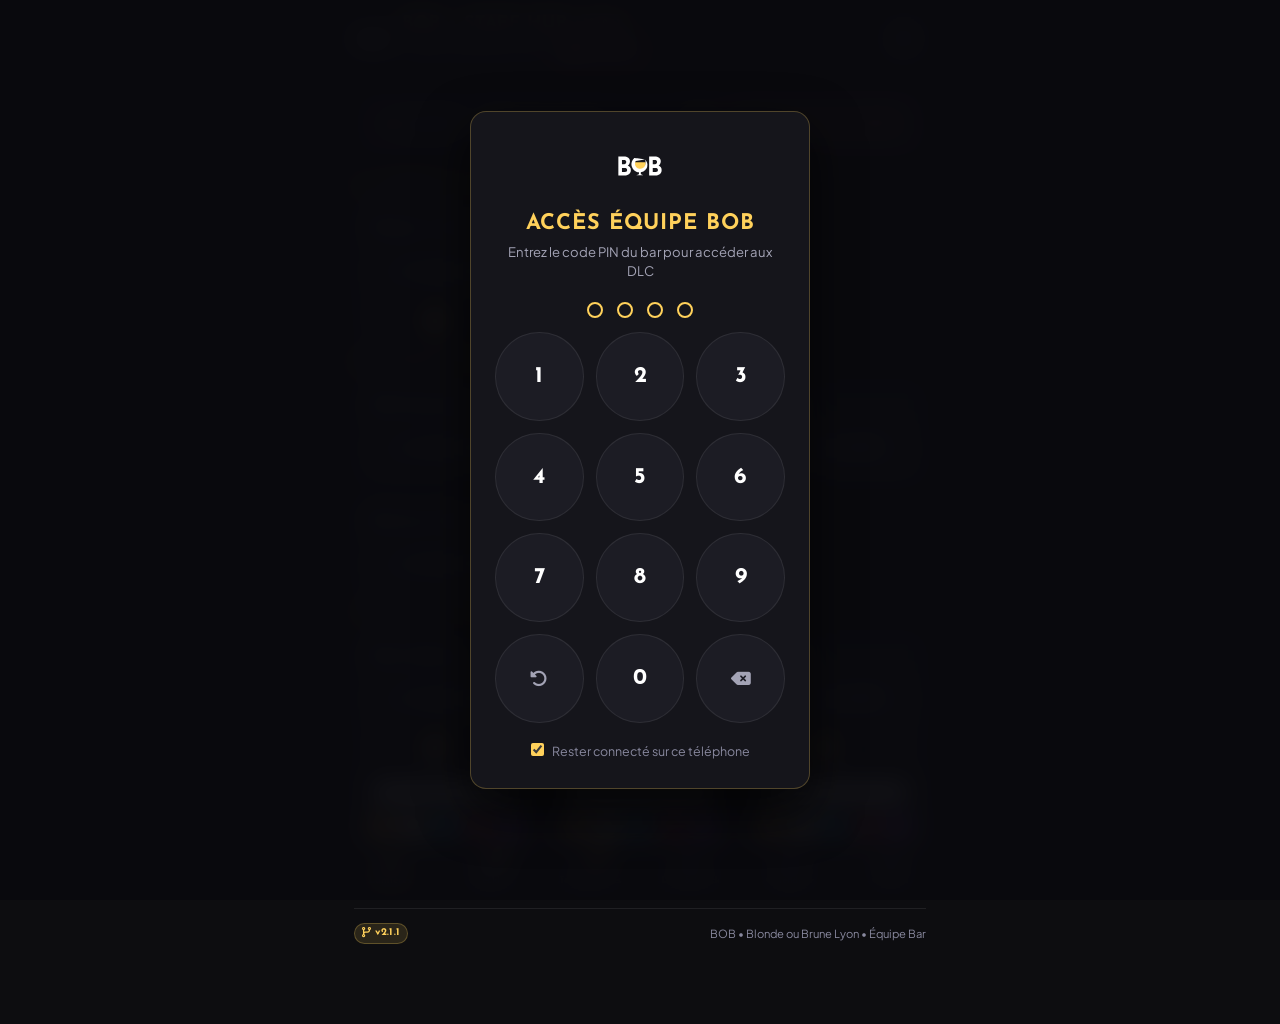
==== commit a12f1a0c: "Correction affichage du champ de clé API Gemini dans les paramètres (v2.1.1)" ====
--- a/dlc/index.html
+++ b/dlc/index.html
@@ -22,8 +22,8 @@
   <link rel="apple-touch-icon" href="../assets/logos/BOB EMBLEME B.png">
   <link rel="icon" type="image/png" href="../assets/logos/BOB EMBLEME B.png">
 
-  <!-- Feuille de style dédiée avec cache-busting v2.1.0 -->
-  <link rel="stylesheet" href="style.css?v=2.1.0">
+  <!-- Feuille de style dédiée avec cache-busting v2.1.1 -->
+  <link rel="stylesheet" href="style.css?v=2.1.1">
 </head>
 <body>
 
@@ -78,7 +78,7 @@
           <div>
             <div class="header-title-row">
               <h1>BOB • Staff Hub</h1>
-              <span class="version-badge"><i class="fa-solid fa-code-branch"></i> <span id="header-version-text">v2.1.0</span></span>
+              <span class="version-badge"><i class="fa-solid fa-code-branch"></i> <span id="header-version-text">v2.1.1</span></span>
             </div>
             <div class="header-meta-row">
               <span class="current-date" id="live-date">Chargement...</span>
@@ -457,7 +457,7 @@
 
     <!-- Pied de page avec versioning -->
     <footer class="app-footer">
-      <span class="version-badge"><i class="fa-solid fa-code-branch"></i> <span id="footer-version-text">v2.1.0</span></span>
+      <span class="version-badge"><i class="fa-solid fa-code-branch"></i> <span id="footer-version-text">v2.1.1</span></span>
       <span>BOB • Blonde ou Brune Lyon • Équipe Bar</span>
     </footer>
 
@@ -738,15 +738,16 @@
           <h4><i class="fa-solid fa-wand-magic-sparkles text-gold"></i> Intelligence Artificielle (Lecture d'étiquettes)</h4>
           <p class="settings-desc">Google Gemini Vision AI pour déchiffrer avec précision la DLC, DLUO et N° de lot même sur les emballages froissés ou plastiques.</p>
           <div class="form-group">
-            <label class="form-label">Clé API Google Gemini (Gratuite)</label>
-            <div style="display:flex; gap:8px;">
-              <input type="password" id="settings-gemini-key" class="form-input-text" placeholder="AIzaSy..." autocomplete="off" style="flex:1;">
-              <button type="button" class="btn-secondary" id="btn-toggle-gemini-key" onclick="toggleGeminiKeyVisibility()" title="Afficher/Masquer la clé" style="padding:0 14px;">
+            <label class="form-label" for="settings-gemini-key">Clé API Google Gemini (Gratuite)</label>
+            <div class="input-group-addon">
+              <input type="password" id="settings-gemini-key" class="form-input-text" placeholder="Collez votre clé API ici (ex: AIzaSy...)" autocomplete="off">
+              <button type="button" class="btn-addon-icon" id="btn-toggle-gemini-key" onclick="toggleGeminiKeyVisibility()" title="Afficher / Masquer la clé">
                 <i class="fa-solid fa-eye"></i>
               </button>
             </div>
-            <p style="font-size:0.75rem; color:var(--text-muted); margin-top:4px;">
-              Obtenez votre clé gratuite en 1 clic sur <a href="https://aistudio.google.com/app/apikey" target="_blank" rel="noopener" style="color:var(--color-gold); text-decoration:underline;">Google AI Studio</a>.
+            <p style="font-size:0.78rem; color:var(--text-muted); margin-top:6px; line-height:1.4;">
+              1. Obtenez votre clé gratuite en 1 clic sur <a href="https://aistudio.google.com/app/apikey" target="_blank" rel="noopener" style="color:var(--color-gold); text-decoration:underline; font-weight:600;"><i class="fa-solid fa-arrow-up-right-from-square"></i> Google AI Studio</a>.<br>
+              2. Collez la clé dans le champ ci-dessus, puis cliquez sur <strong>Enregistrer & Synchroniser l'équipe</strong>.
             </p>
           </div>
           <div class="settings-btn-group">
@@ -782,7 +783,7 @@
 
         <div class="settings-section">
           <h4>Version & Mise à jour</h4>
-          <p class="settings-desc">Force le rechargement immédiat de la dernière version (<span id="settings-version-text">v2.1.0</span>) si le téléphone a gardé l'ancien cache.</p>
+          <p class="settings-desc">Force le rechargement immédiat de la dernière version (<span id="settings-version-text">v2.1.1</span>) si le téléphone a gardé l'ancien cache.</p>
           <button type="button" class="btn-secondary" onclick="forceAppUpdate()">
             <i class="fa-solid fa-arrows-rotate"></i> Forcer la mise à jour (Vider le cache)
           </button>
@@ -982,7 +983,7 @@
   <script src="https://www.gstatic.com/firebasejs/10.8.0/firebase-app-compat.js"></script>
   <script src="https://www.gstatic.com/firebasejs/10.8.0/firebase-firestore-compat.js"></script>
 
-  <!-- Script JS de l'application avec cache-busting v2.1.0 -->
-  <script src="app.js?v=2.1.0"></script>
+  <!-- Script JS de l'application avec cache-busting v2.1.1 -->
+  <script src="app.js?v=2.1.1"></script>
 </body>
 </html>
--- a/dlc/style.css
+++ b/dlc/style.css
@@ -1234,6 +1234,42 @@
   color: var(--color-gold);
 }
 
+.input-group-addon {
+  display: flex;
+  gap: 8px;
+  align-items: center;
+  width: 100%;
+}
+
+.input-group-addon .form-input-text {
+  flex: 1;
+  min-width: 0;
+  width: 100%;
+}
+
+.btn-addon-icon {
+  width: 46px;
+  min-width: 46px;
+  height: 44px;
+  flex-shrink: 0;
+  background: var(--bg-card-alt);
+  border: 1px solid var(--border-soft);
+  border-radius: 8px;
+  color: var(--text-secondary);
+  display: flex;
+  align-items: center;
+  justify-content: center;
+  cursor: pointer;
+  font-size: 1rem;
+  transition: all 0.2s ease;
+}
+
+.btn-addon-icon:hover,
+.btn-addon-icon:active {
+  border-color: var(--color-gold);
+  color: var(--color-gold);
+}
+
 .btn-danger {
   width: 100%;
   background: var(--status-red-bg);
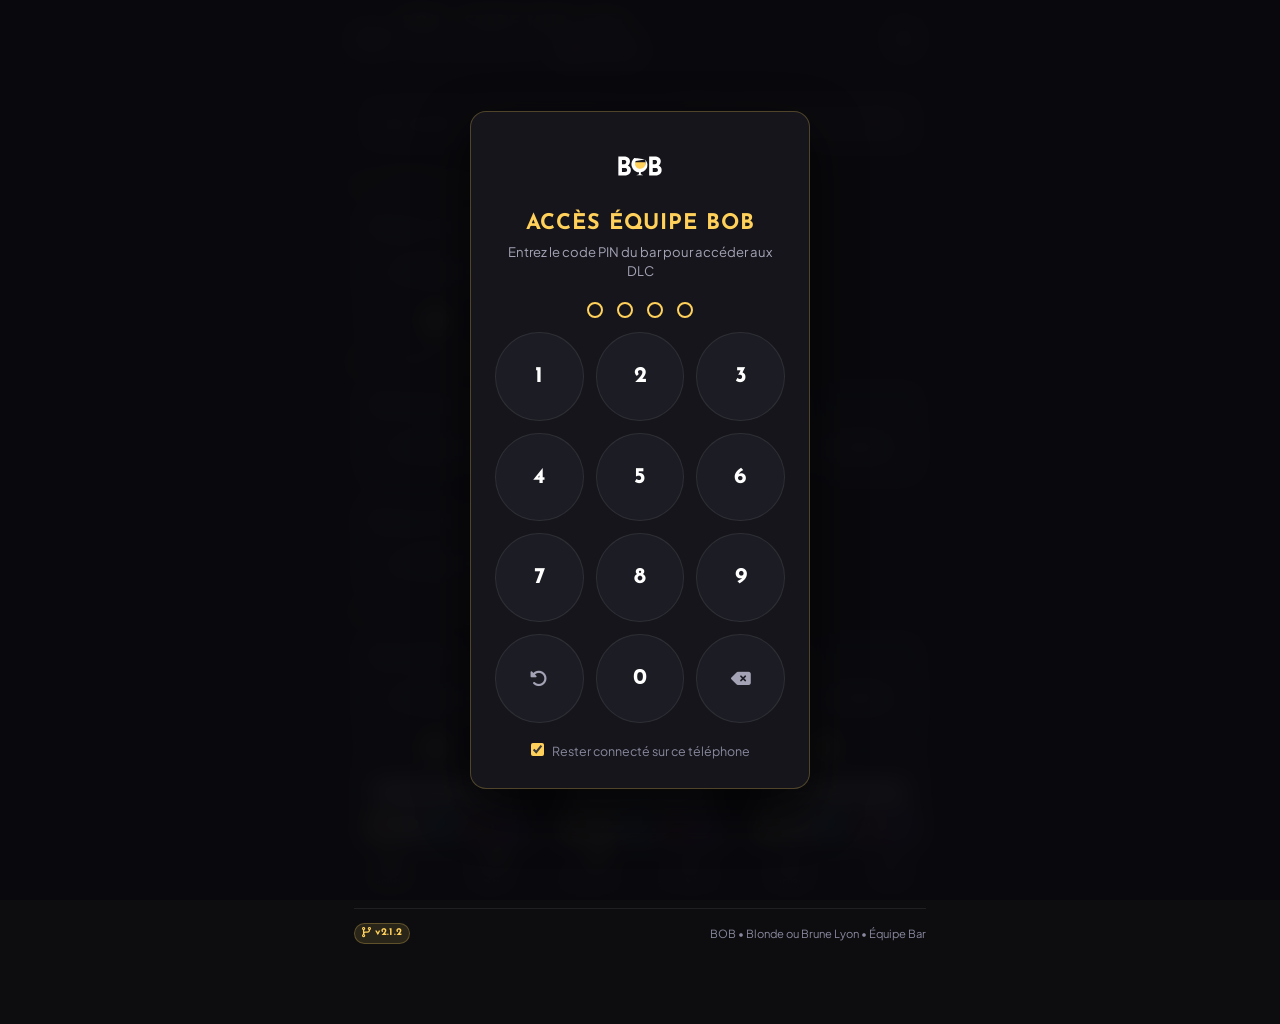
==== commit d880876b: "Support nouveau format de cle Gemini AQ et modeles recents (v2.1.2)" ====
--- a/dlc/index.html
+++ b/dlc/index.html
@@ -22,8 +22,8 @@
   <link rel="apple-touch-icon" href="../assets/logos/BOB EMBLEME B.png">
   <link rel="icon" type="image/png" href="../assets/logos/BOB EMBLEME B.png">
 
-  <!-- Feuille de style dédiée avec cache-busting v2.1.1 -->
-  <link rel="stylesheet" href="style.css?v=2.1.1">
+  <!-- Feuille de style dédiée avec cache-busting v2.1.2 -->
+  <link rel="stylesheet" href="style.css?v=2.1.2">
 </head>
 <body>
 
@@ -78,7 +78,7 @@
           <div>
             <div class="header-title-row">
               <h1>BOB • Staff Hub</h1>
-              <span class="version-badge"><i class="fa-solid fa-code-branch"></i> <span id="header-version-text">v2.1.1</span></span>
+              <span class="version-badge"><i class="fa-solid fa-code-branch"></i> <span id="header-version-text">v2.1.2</span></span>
             </div>
             <div class="header-meta-row">
               <span class="current-date" id="live-date">Chargement...</span>
@@ -457,7 +457,7 @@
 
     <!-- Pied de page avec versioning -->
     <footer class="app-footer">
-      <span class="version-badge"><i class="fa-solid fa-code-branch"></i> <span id="footer-version-text">v2.1.1</span></span>
+      <span class="version-badge"><i class="fa-solid fa-code-branch"></i> <span id="footer-version-text">v2.1.2</span></span>
       <span>BOB • Blonde ou Brune Lyon • Équipe Bar</span>
     </footer>
 
@@ -740,7 +740,7 @@
           <div class="form-group">
             <label class="form-label" for="settings-gemini-key">Clé API Google Gemini (Gratuite)</label>
             <div class="input-group-addon">
-              <input type="password" id="settings-gemini-key" class="form-input-text" placeholder="Collez votre clé API ici (ex: AIzaSy...)" autocomplete="off">
+              <input type="password" id="settings-gemini-key" class="form-input-text" placeholder="Collez votre clé API ici (ex: AQ.Ab... ou AIza...)" autocomplete="off">
               <button type="button" class="btn-addon-icon" id="btn-toggle-gemini-key" onclick="toggleGeminiKeyVisibility()" title="Afficher / Masquer la clé">
                 <i class="fa-solid fa-eye"></i>
               </button>
@@ -783,7 +783,7 @@
 
         <div class="settings-section">
           <h4>Version & Mise à jour</h4>
-          <p class="settings-desc">Force le rechargement immédiat de la dernière version (<span id="settings-version-text">v2.1.1</span>) si le téléphone a gardé l'ancien cache.</p>
+          <p class="settings-desc">Force le rechargement immédiat de la dernière version (<span id="settings-version-text">v2.1.2</span>) si le téléphone a gardé l'ancien cache.</p>
           <button type="button" class="btn-secondary" onclick="forceAppUpdate()">
             <i class="fa-solid fa-arrows-rotate"></i> Forcer la mise à jour (Vider le cache)
           </button>
@@ -983,7 +983,7 @@
   <script src="https://www.gstatic.com/firebasejs/10.8.0/firebase-app-compat.js"></script>
   <script src="https://www.gstatic.com/firebasejs/10.8.0/firebase-firestore-compat.js"></script>
 
-  <!-- Script JS de l'application avec cache-busting v2.1.1 -->
-  <script src="app.js?v=2.1.1"></script>
+  <!-- Script JS de l'application avec cache-busting v2.1.2 -->
+  <script src="app.js?v=2.1.2"></script>
 </body>
 </html>
